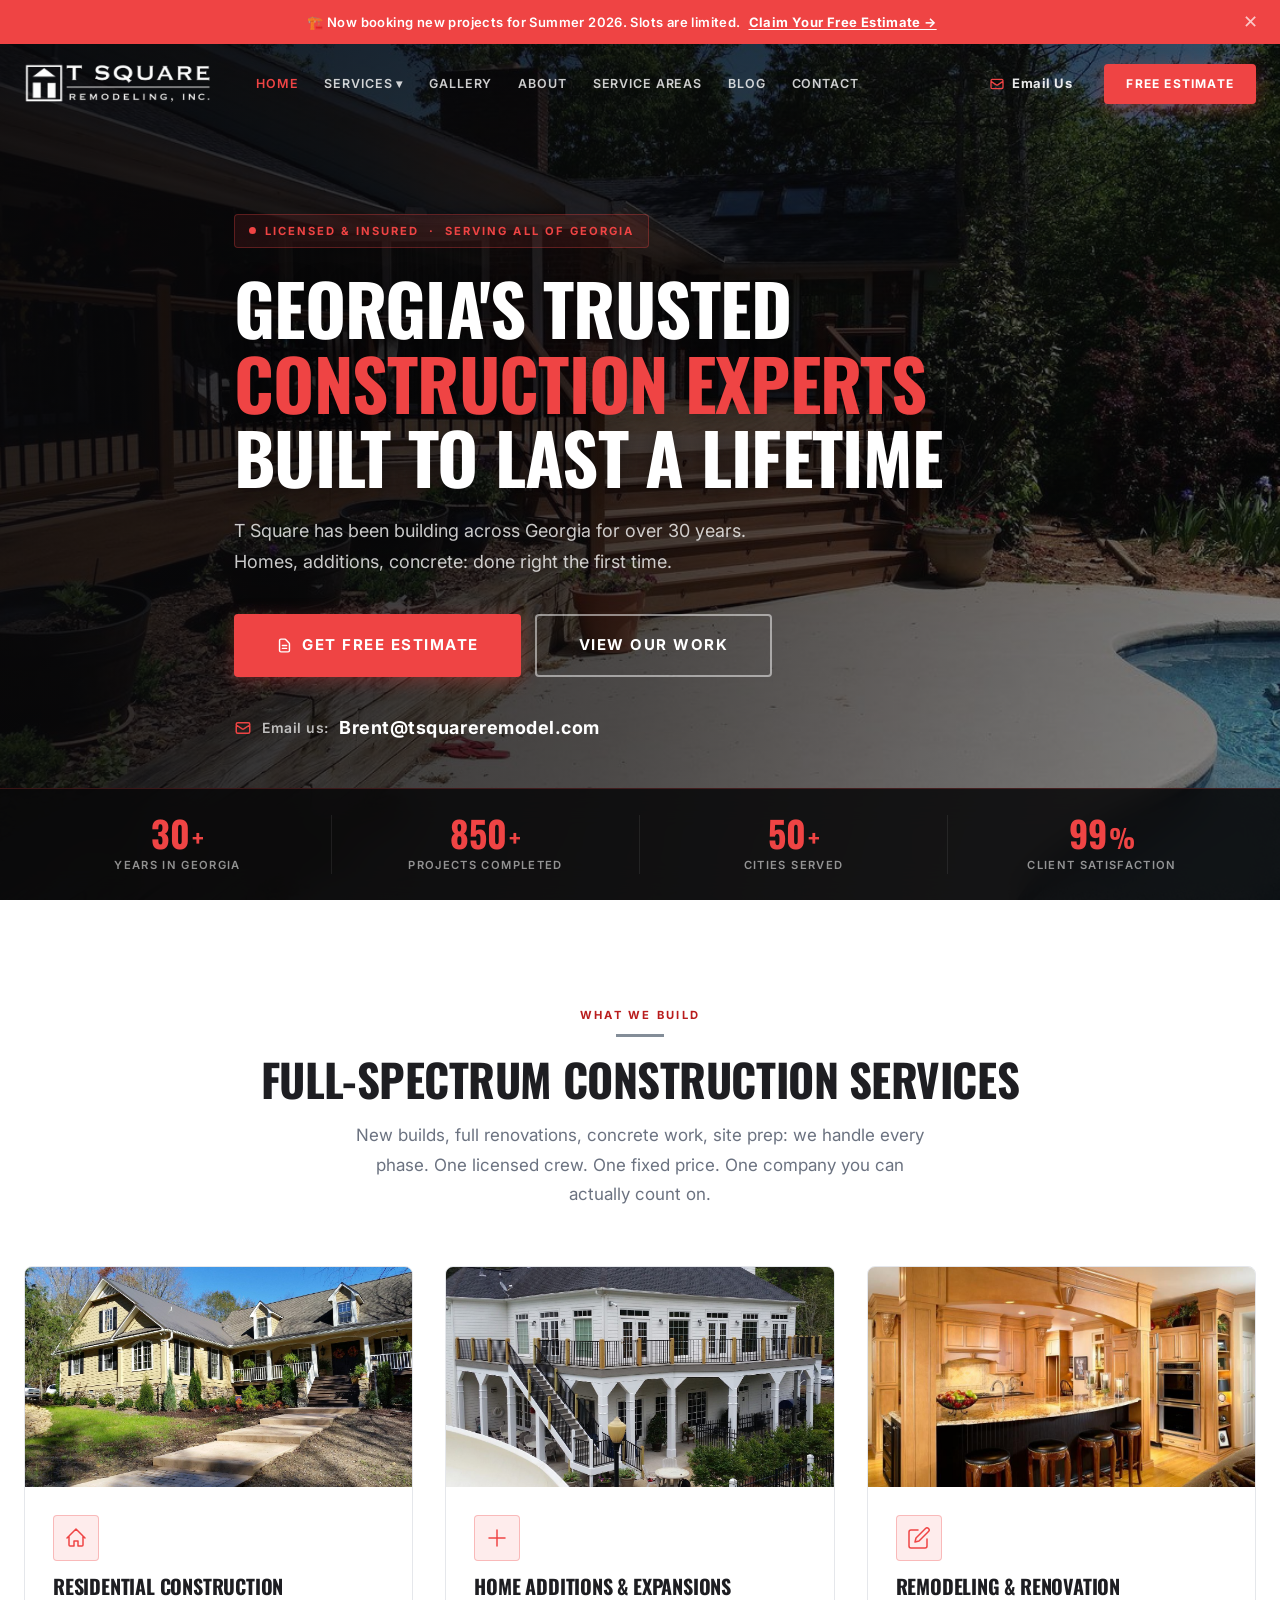
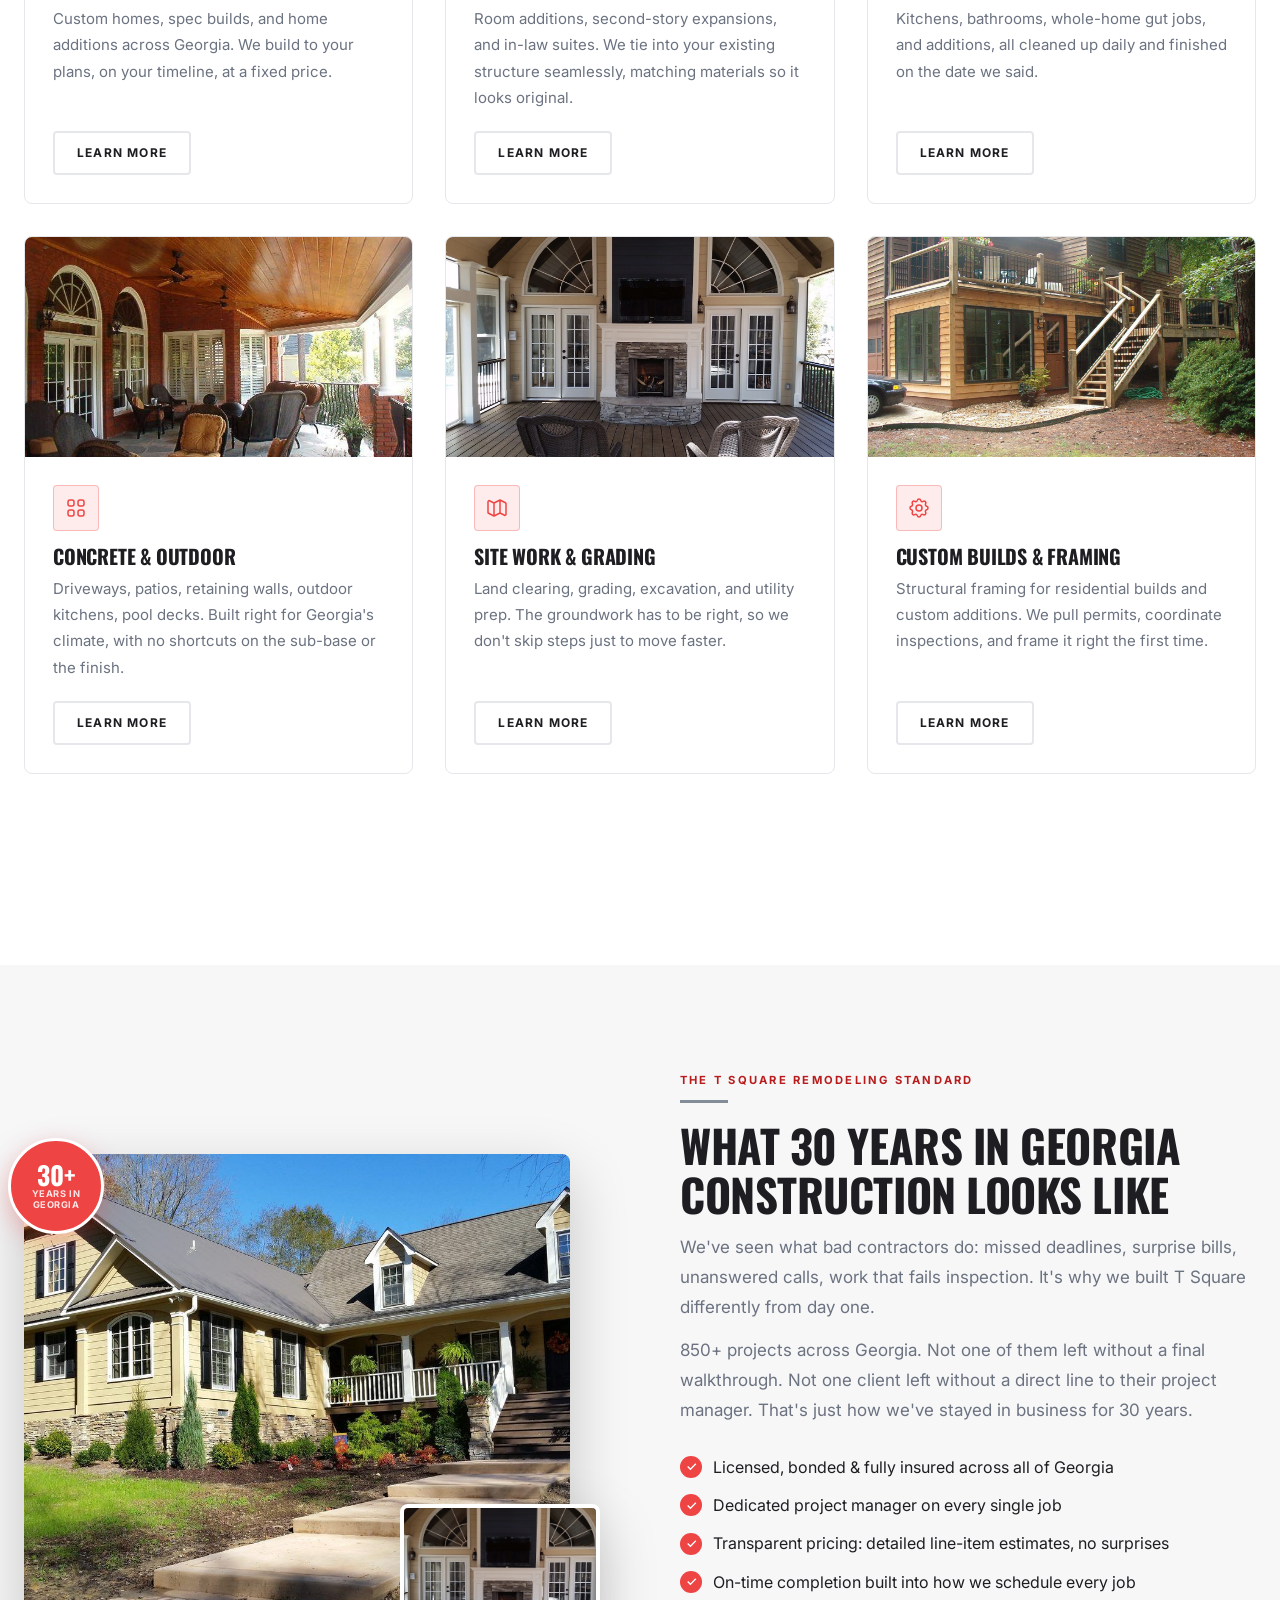
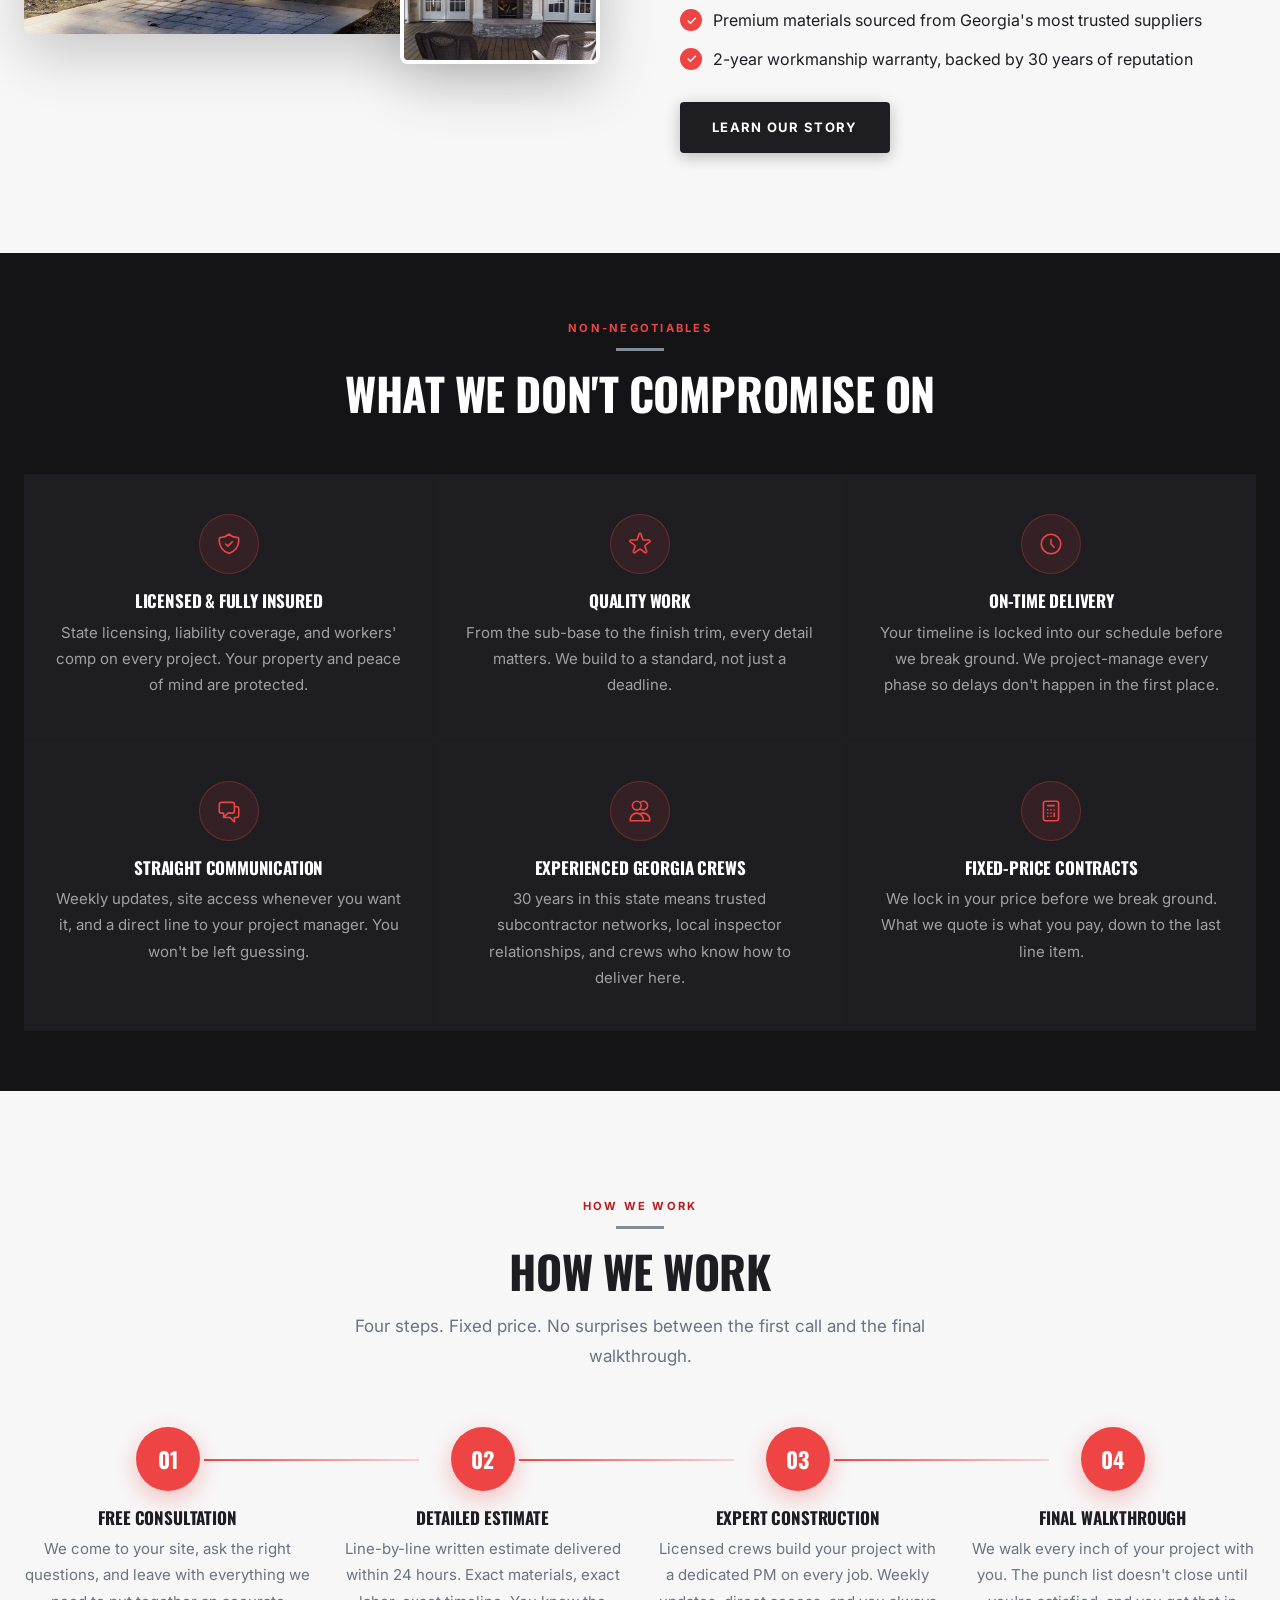
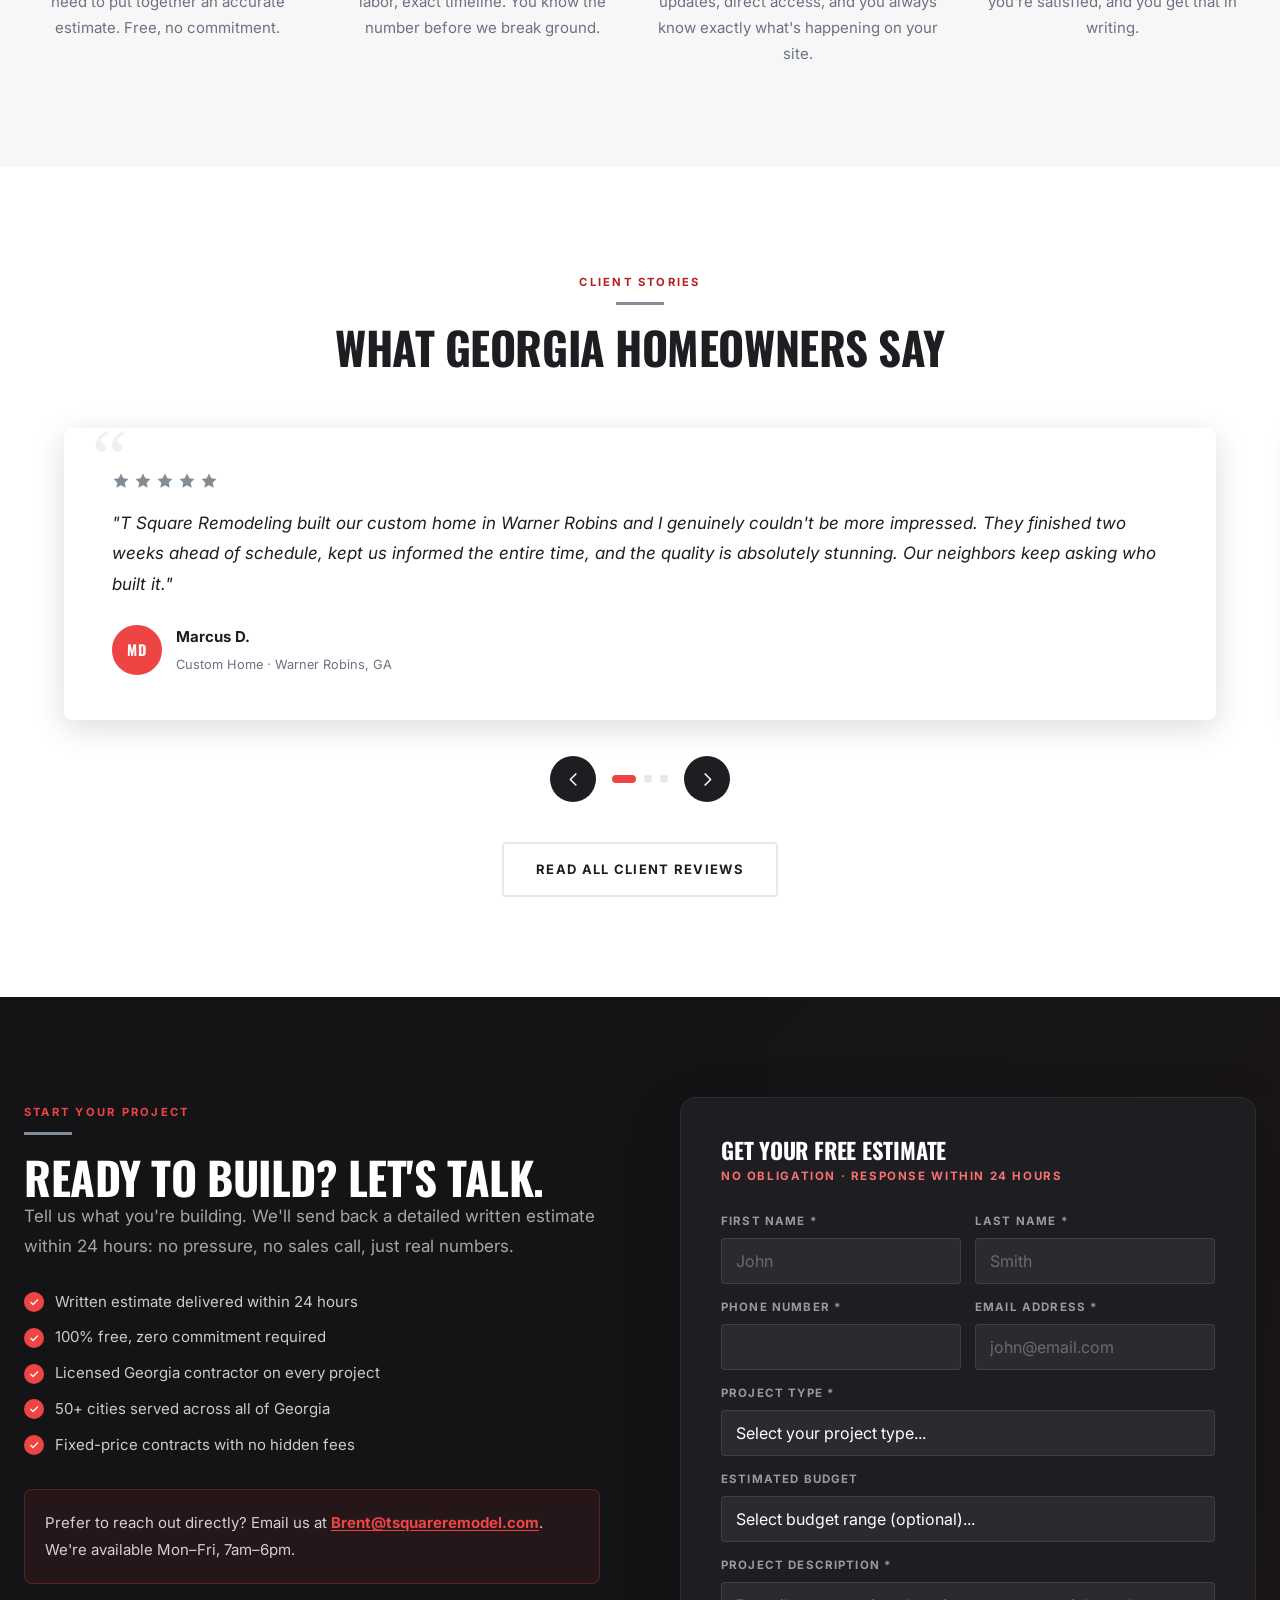
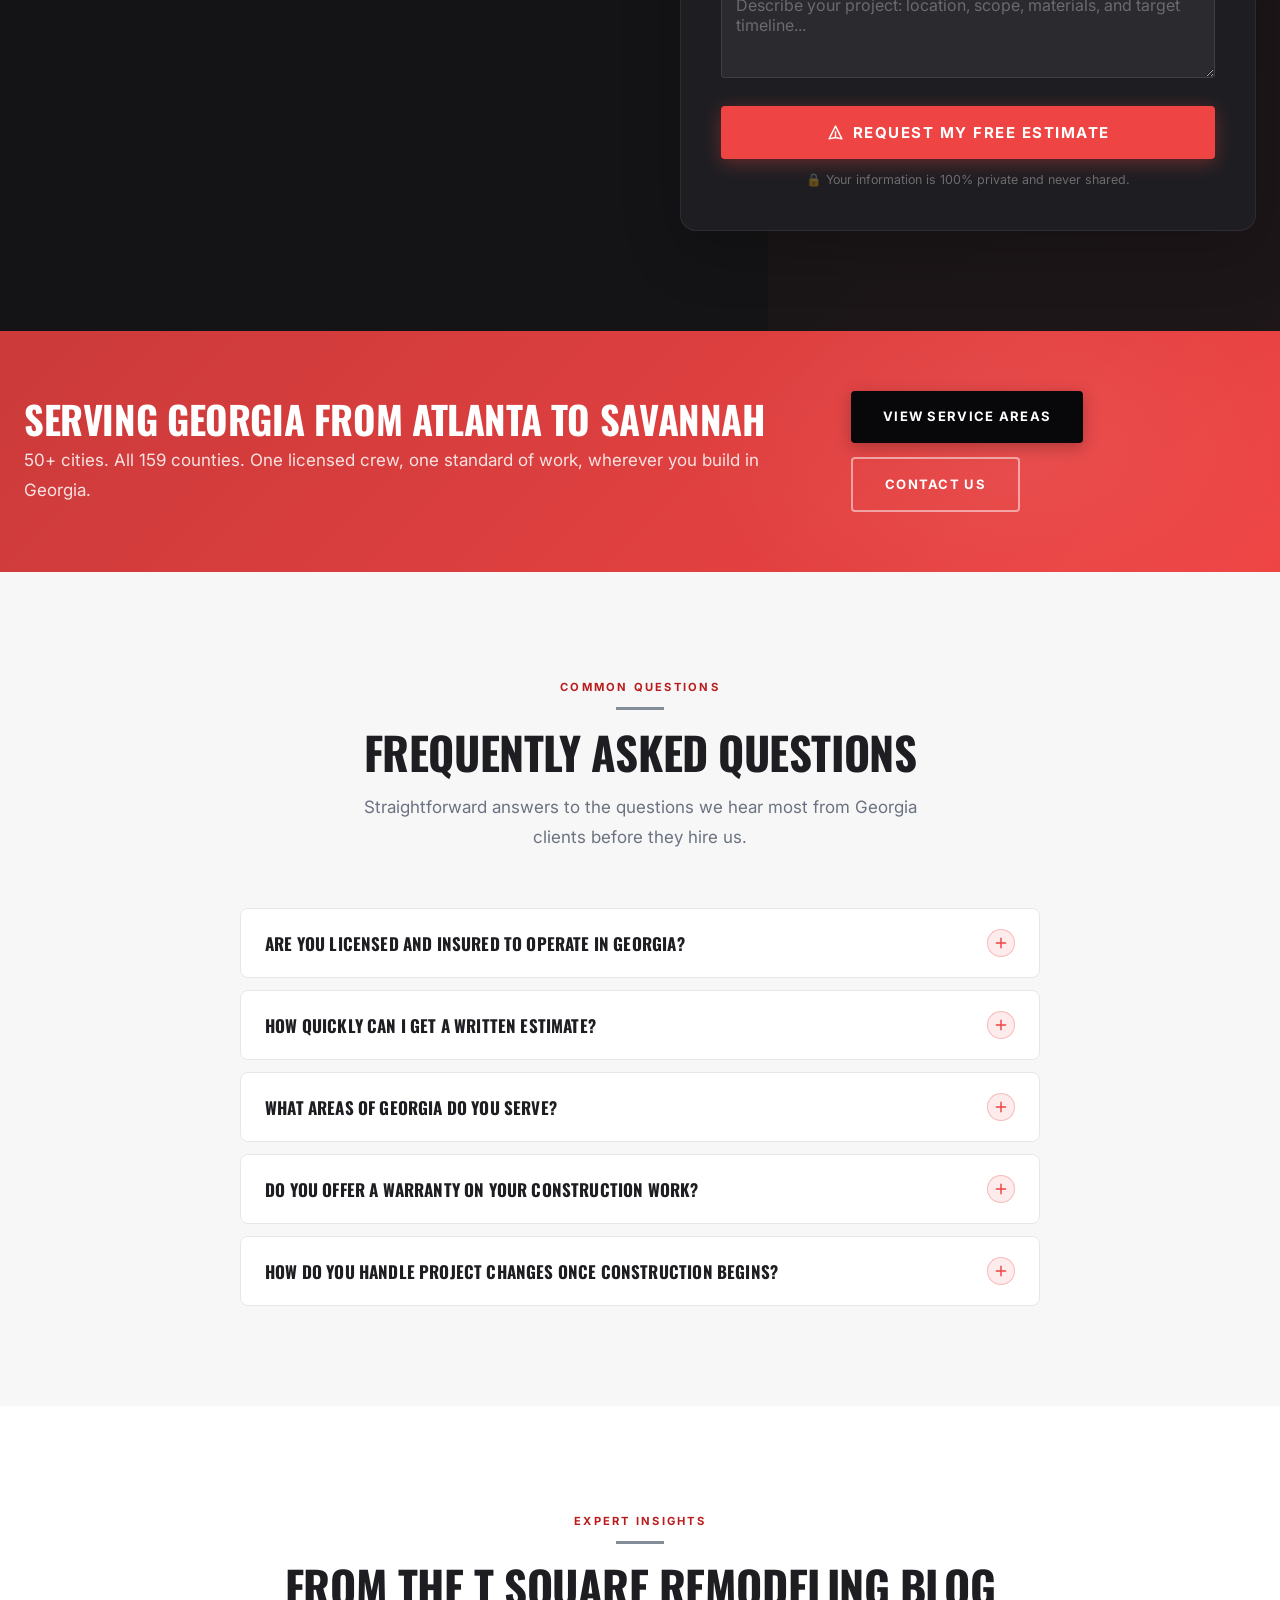
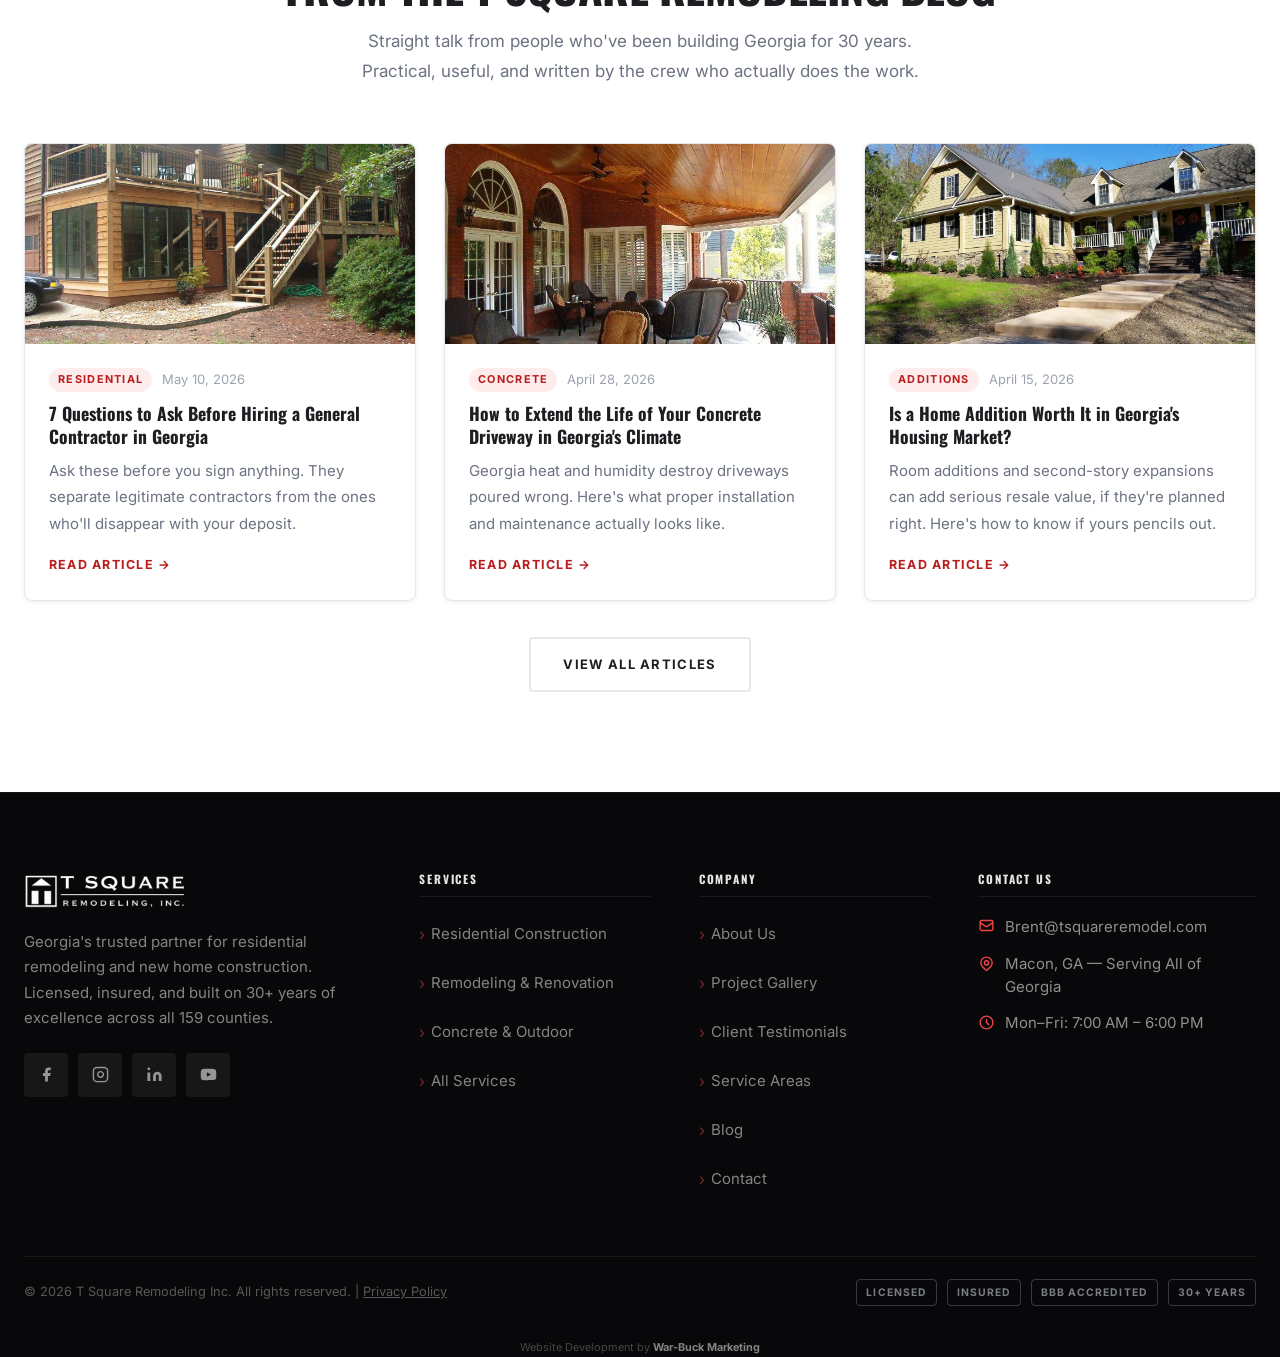
==== index.html @ b3d61c3a "Swap homepage hero photo to a real residential deck/pool build Replaced the Unsplash rebar-workers s" ====
<!DOCTYPE html>
<html lang="en">
<head>
  <meta charset="UTF-8" />
  <meta name="viewport" content="width=device-width, initial-scale=1.0" />
  <title>T Square Remodeling Inc. | Georgia's Premier Construction Company</title>
  <link rel="icon" href="data:image/svg+xml,<svg xmlns='http://www.w3.org/2000/svg' viewBox='0 0 32 32'><rect width='32' height='32' rx='4' fill='%23ef4444'/><path d='M16,6 L3,16 L7,16 L7,27 L13,27 L13,21 L19,21 L19,27 L25,27 L25,16 L29,16 Z' fill='white'/></svg>" />
  <meta name="description" content="T Square Remodeling Inc. — Georgia's trusted residential general contractor for luxury custom homes, remodeling, and concrete work. Licensed, insured, 30+ years. Free estimate within 24 hours." />
  <meta name="keywords" content="residential construction company Georgia, home builder Warner Robins, custom home builder Macon, remodeling contractor Georgia, concrete contractor Georgia, general contractor near me" />
  <link rel="canonical" href="https://tsquareremodel.com/" />
  <meta property="og:title" content="T Square Remodeling Inc. | Georgia's Premier Construction Company" />
  <meta property="og:url" content="https://tsquareremodel.com/" />
  <meta property="og:description" content="Premium residential construction across Georgia. 30+ years. 850+ projects. Licensed & insured. Get your free estimate today." />
  <meta property="og:type" content="website" />
  <meta property="og:image" content="https://tsquareremodel.com/images/deck-remodel-1.jpg" />
  <meta name="twitter:card" content="summary_large_image" />
  <link rel="preconnect" href="https://fonts.googleapis.com" />
  <link rel="preconnect" href="https://fonts.gstatic.com" crossorigin />
  <link rel="preconnect" href="https://images.unsplash.com" />
  <link href="https://fonts.googleapis.com/css2?family=Oswald:wght@400;500;600;700&family=Inter:wght@400;500;600;700&display=swap" rel="stylesheet" />
  <script type="application/ld+json">
  {
    "@context": "https://schema.org",
    "@type": "GeneralContractor",
    "name": "T Square Remodeling Inc.",
    "description": "Premium residential general contractor serving all of Georgia — new homes, remodeling, and concrete.",
    "url": "https://tsquareremodel.com",
    "@id": "https://tsquareremodel.com",
    "url": "https://tsquareremodel.com",
    "email": "Brent@tsquareremodel.com",
    "address": { "@type": "PostalAddress", "addressLocality": "Macon", "addressRegion": "GA", "addressCountry": "US" },
    "areaServed": "Georgia",
    "priceRange": "$$$$",
    "openingHours": "Mo-Fr 07:00-18:00",
    "sameAs": ["https://www.facebook.com/", "https://www.instagram.com/"],
    "aggregateRating": { "@type": "AggregateRating", "ratingValue": "4.9", "reviewCount": "340" }
  }
  </script>
  <script type="application/ld+json">
  {
    "@context": "https://schema.org",
    "@type": "FAQPage",
    "mainEntity": [
      {"@type":"Question","name":"Are you licensed and insured in Georgia?","acceptedAnswer":{"@type":"Answer","text":"Yes. T Square Remodeling Inc. holds a current Georgia General Contractor license and carries full general liability insurance and workers' compensation coverage on every project."}},
      {"@type":"Question","name":"How quickly can I get an estimate?","acceptedAnswer":{"@type":"Answer","text":"We deliver detailed written estimates within 24 business hours of your initial inquiry. Free site visits are available throughout Georgia."}},
      {"@type":"Question","name":"What areas of Georgia do you serve?","acceptedAnswer":{"@type":"Answer","text":"We serve all of Georgia — including Warner Robins, Macon, Columbus, Albany, Valdosta, Savannah, Augusta, Atlanta, and 50+ additional cities across all 159 counties."}},
      {"@type":"Question","name":"Do you offer a warranty on your work?","acceptedAnswer":{"@type":"Answer","text":"Yes. Every completed project includes our 2-year workmanship warranty backed by 30+ years of reputation in the Georgia construction market."}}
    ]
  }
  </script>
  <link rel="stylesheet" href="css/styles.css" />
</head>
<body>

<!-- ══ ANNOUNCEMENT BAR ══════════════════════════════════════ -->
<div class="announce-bar" role="banner">
  <span>🏗️ Now booking new projects for Summer 2026. Slots are limited.</span>
  <a href="#estimate">Claim Your Free Estimate →</a>
  <button class="announce-close" aria-label="Close announcement">✕</button>
</div>

<!-- ══ NAVIGATION ════════════════════════════════════════════ -->
<nav class="nav transparent" id="mainNav" role="navigation" aria-label="Main navigation">
  <div class="container nav-inner">
    <a href="index.html" class="nav-logo" aria-label="T Square Remodeling Inc. Home"><img src="images/logo.png" alt="T Square Remodeling Inc." width="220" height="52"></a>
    <ul class="nav-links" role="list">
      <li><a href="index.html" class="active">Home</a></li>
      <li class="has-dropdown">
        <a href="services.html" aria-haspopup="true">Services ▾</a>
        <ul class="dropdown" role="menu">
          <li role="menuitem"><a href="residential.html">Residential Construction</a></li>
          <li role="menuitem"><a href="remodeling.html">Remodeling & Renovation</a></li>
          <li role="menuitem"><a href="concrete.html">Concrete & Outdoor</a></li>
        </ul>
      </li>
      <li><a href="gallery.html">Gallery</a></li>
      <li><a href="about.html">About</a></li>
      <li><a href="service-areas.html">Service Areas</a></li>
      <li><a href="blog.html">Blog</a></li>
      <li><a href="contact.html">Contact</a></li>
    </ul>
    <a href="mailto:Brent@tsquareremodel.com" class="nav-phone" aria-label="Email Brent@tsquareremodel.com">
      <svg xmlns="http://www.w3.org/2000/svg" fill="none" viewBox="0 0 24 24" stroke="currentColor" stroke-width="2" width="16" height="16"><path stroke-linecap="round" stroke-linejoin="round" d="M3 8l7.89 5.26a2 2 0 002.22 0L21 8M5 19h14a2 2 0 002-2V7a2 2 0 00-2-2H5a2 2 0 00-2 2v10a2 2 0 002 2z"/></svg>
      Email Us
    </a>
    <a href="contact.html" class="btn btn-red nav-cta btn-sm">Free Estimate</a>
    <button class="nav-toggle" id="navToggle" aria-label="Open menu" aria-expanded="false" aria-controls="mobileNav">
      <span></span><span></span><span></span>
    </button>
  </div>
</nav>

<!-- Mobile Nav -->
<nav class="mobile-nav" id="mobileNav" aria-label="Mobile navigation">
  <a href="mailto:Brent@tsquareremodel.com" class="mobile-phone">
    <svg xmlns="http://www.w3.org/2000/svg" fill="none" viewBox="0 0 24 24" stroke="currentColor" stroke-width="2" width="18" height="18"><path stroke-linecap="round" stroke-linejoin="round" d="M3 8l7.89 5.26a2 2 0 002.22 0L21 8M5 19h14a2 2 0 002-2V7a2 2 0 00-2-2H5a2 2 0 00-2 2v10a2 2 0 002 2z"/></svg>
    Brent@tsquareremodel.com
  </a>
  <a href="index.html">Home</a>
  <a href="services.html">Services</a>
  <a href="residential.html">Residential Construction</a>
  <a href="remodeling.html">Remodeling & Renovation</a>
  <a href="concrete.html">Concrete & Outdoor</a>
  <a href="gallery.html">Gallery</a>
  <a href="about.html">About Us</a>
  <a href="service-areas.html">Service Areas</a>
  <a href="blog.html">Blog</a>
  <a href="contact.html">Contact</a>
  <a href="contact.html" class="btn btn-red">Get Free Estimate</a>
</nav>

<main>

<!-- ══ HERO ══════════════════════════════════════════════════ -->
<section class="hero" aria-label="Homepage hero">
  <div class="hero-bg">
    <img src="images/deck-remodel-1.jpg" alt="Beautiful custom deck and pool addition on a Georgia home" loading="eager" fetchpriority="high" width="1400" height="787" />
  </div>
  <div class="hero-overlay" aria-hidden="true"></div>
  <div class="container hero-content">
    <div class="hero-badge" aria-label="Service area">
      Licensed &amp; Insured &nbsp;·&nbsp; Serving All of Georgia
    </div>
    <h1>Georgia's Trusted<br><span class="text-red">Construction Experts</span><br>Built to Last a Lifetime</h1>
    <p class="hero-subtext">T Square has been building across Georgia for over 30 years. Homes, additions, concrete: done right the first time.</p>
    <div class="hero-ctas">
      <a href="#estimate" class="btn btn-red btn-lg">
        <svg xmlns="http://www.w3.org/2000/svg" fill="none" viewBox="0 0 24 24" stroke="currentColor" stroke-width="2"><path stroke-linecap="round" stroke-linejoin="round" d="M9 12h6m-6 4h6m2 5H7a2 2 0 01-2-2V5a2 2 0 012-2h5.586a1 1 0 01.707.293l5.414 5.414a1 1 0 01.293.707V19a2 2 0 01-2 2z"/></svg>
        Get Free Estimate
      </a>
      <a href="gallery.html" class="btn btn-outline-white btn-lg">View Our Work</a>
    </div>
    <div class="hero-phone">
      <svg xmlns="http://www.w3.org/2000/svg" fill="none" viewBox="0 0 24 24" stroke="currentColor" stroke-width="2" width="18" height="18"><path stroke-linecap="round" stroke-linejoin="round" d="M3 8l7.89 5.26a2 2 0 002.22 0L21 8M5 19h14a2 2 0 002-2V7a2 2 0 00-2-2H5a2 2 0 00-2 2v10a2 2 0 002 2z"/></svg>
      <span>Email us:</span>
      <a href="mailto:Brent@tsquareremodel.com" aria-label="Email Brent@tsquareremodel.com">Brent@tsquareremodel.com</a>
    </div>
  </div>
  <div class="hero-stats" aria-label="Company statistics">
    <div class="container">
      <div class="stats-bar">
        <div class="stat-item fade-up">
          <div class="stat-number"><span data-count="30">0</span><span class="suffix">+</span></div>
          <div class="stat-label">Years in Georgia</div>
        </div>
        <div class="stat-item fade-up stagger-1">
          <div class="stat-number"><span data-count="850">0</span><span class="suffix">+</span></div>
          <div class="stat-label">Projects Completed</div>
        </div>
        <div class="stat-item fade-up stagger-2">
          <div class="stat-number"><span data-count="50">0</span><span class="suffix">+</span></div>
          <div class="stat-label">Cities Served</div>
        </div>
        <div class="stat-item fade-up stagger-3">
          <div class="stat-number"><span data-count="99">0</span><span class="suffix">%</span></div>
          <div class="stat-label">Client Satisfaction</div>
        </div>
      </div>
    </div>
  </div>
</section>

<!-- ══ SERVICES ═══════════════════════════════════════════════ -->
<section class="section" id="services" aria-label="Our services">
  <div class="container">
    <div class="section-header center fade-up">
      <span class="eyebrow">What We Build</span>
      <span class="header-line"></span>
      <h2>Full-Spectrum Construction Services</h2>
      <p>New builds, full renovations, concrete work, site prep: we handle every phase. One licensed crew. One fixed price. One company you can actually count on.</p>
    </div>
    <div class="grid-3 fade-up">
      <article class="service-card">
        <div class="service-card-img">
          <img src="images/home-addition-1.jpg" alt="Residential home addition Georgia" loading="lazy" width="800" height="440" />
        </div>
        <div class="service-card-body">
          <div class="service-card-icon" aria-hidden="true">
            <svg xmlns="http://www.w3.org/2000/svg" fill="none" viewBox="0 0 24 24" stroke="currentColor" stroke-width="1.5" width="24" height="24"><path stroke-linecap="round" stroke-linejoin="round" d="M3 12l9-9 9 9M5 10v9a1 1 0 001 1h4v-5h4v5h4a1 1 0 001-1v-9"/></svg>
          </div>
          <h3>Residential Construction</h3>
          <p>Custom homes, spec builds, and home additions across Georgia. We build to your plans, on your timeline, at a fixed price.</p>
          <a href="residential.html" class="btn btn-outline btn-sm">Learn More</a>
        </div>
      </article>
      <article class="service-card stagger-1">
        <div class="service-card-img">
          <img src="images/deck-remodel-3.jpg" alt="Home addition and expansion Georgia" loading="lazy" width="800" height="440" />
        </div>
        <div class="service-card-body">
          <div class="service-card-icon" aria-hidden="true">
            <svg xmlns="http://www.w3.org/2000/svg" fill="none" viewBox="0 0 24 24" stroke="currentColor" stroke-width="1.5" width="24" height="24"><path stroke-linecap="round" stroke-linejoin="round" d="M12 4v16m8-8H4"/></svg>
          </div>
          <h3>Home Additions & Expansions</h3>
          <p>Room additions, second-story expansions, and in-law suites. We tie into your existing structure seamlessly, matching materials so it looks original.</p>
          <a href="residential.html" class="btn btn-outline btn-sm">Learn More</a>
        </div>
      </article>
      <article class="service-card stagger-2">
        <div class="service-card-img">
          <img src="images/kitchen-award.jpg" alt="Kitchen remodeling renovation Georgia" loading="lazy" width="800" height="440" />
        </div>
        <div class="service-card-body">
          <div class="service-card-icon" aria-hidden="true">
            <svg xmlns="http://www.w3.org/2000/svg" fill="none" viewBox="0 0 24 24" stroke="currentColor" stroke-width="1.5" width="24" height="24"><path stroke-linecap="round" stroke-linejoin="round" d="M11 4H4a2 2 0 00-2 2v14a2 2 0 002 2h14a2 2 0 002-2v-7M18.5 2.5a2.121 2.121 0 013 3L12 15l-4 1 1-4 9.5-9.5z"/></svg>
          </div>
          <h3>Remodeling & Renovation</h3>
          <p>Kitchens, bathrooms, whole-home gut jobs, and additions, all cleaned up daily and finished on the date we said.</p>
          <a href="remodeling.html" class="btn btn-outline btn-sm">Learn More</a>
        </div>
      </article>
      <article class="service-card stagger-3">
        <div class="service-card-img">
          <img src="images/outdoor-living-1.jpg" alt="Concrete and outdoor living Georgia" loading="lazy" width="800" height="440" />
        </div>
        <div class="service-card-body">
          <div class="service-card-icon" aria-hidden="true">
            <svg xmlns="http://www.w3.org/2000/svg" fill="none" viewBox="0 0 24 24" stroke="currentColor" stroke-width="1.5" width="24" height="24"><path stroke-linecap="round" stroke-linejoin="round" d="M4 6a2 2 0 012-2h2a2 2 0 012 2v2a2 2 0 01-2 2H6a2 2 0 01-2-2V6zM14 6a2 2 0 012-2h2a2 2 0 012 2v2a2 2 0 01-2 2h-2a2 2 0 01-2-2V6zM4 16a2 2 0 012-2h2a2 2 0 012 2v2a2 2 0 01-2 2H6a2 2 0 01-2-2v-2zM14 16a2 2 0 012-2h2a2 2 0 012 2v2a2 2 0 01-2 2h-2a2 2 0 01-2-2v-2z"/></svg>
          </div>
          <h3>Concrete & Outdoor</h3>
          <p>Driveways, patios, retaining walls, outdoor kitchens, pool decks. Built right for Georgia's climate, with no shortcuts on the sub-base or the finish.</p>
          <a href="concrete.html" class="btn btn-outline btn-sm">Learn More</a>
        </div>
      </article>
      <article class="service-card stagger-4">
        <div class="service-card-img">
          <img src="images/outdoor-living-3.jpg" alt="Screened porch and deck build Georgia" loading="lazy" width="800" height="440" />
        </div>
        <div class="service-card-body">
          <div class="service-card-icon" aria-hidden="true">
            <svg xmlns="http://www.w3.org/2000/svg" fill="none" viewBox="0 0 24 24" stroke="currentColor" stroke-width="1.5" width="24" height="24"><path stroke-linecap="round" stroke-linejoin="round" d="M9 20l-5.447-2.724A1 1 0 013 16.382V5.618a1 1 0 011.447-.894L9 7m0 13l6-3m-6 3V7m6 10l4.553 2.276A1 1 0 0021 18.382V7.618a1 1 0 00-.553-.894L15 4m0 13V4m0 0L9 7"/></svg>
          </div>
          <h3>Site Work & Grading</h3>
          <p>Land clearing, grading, excavation, and utility prep. The groundwork has to be right, so we don't skip steps just to move faster.</p>
          <a href="services.html" class="btn btn-outline btn-sm">Learn More</a>
        </div>
      </article>
      <article class="service-card stagger-5">
        <div class="service-card-img">
          <img src="images/outdoor-living-5.jpg" alt="Custom deck and framing Georgia" loading="lazy" width="800" height="440" />
        </div>
        <div class="service-card-body">
          <div class="service-card-icon" aria-hidden="true">
            <svg xmlns="http://www.w3.org/2000/svg" fill="none" viewBox="0 0 24 24" stroke="currentColor" stroke-width="1.5" width="24" height="24"><path stroke-linecap="round" stroke-linejoin="round" d="M10.325 4.317c.426-1.756 2.924-1.756 3.35 0a1.724 1.724 0 002.573 1.066c1.543-.94 3.31.826 2.37 2.37a1.724 1.724 0 001.065 2.572c1.756.426 1.756 2.924 0 3.35a1.724 1.724 0 00-1.066 2.573c.94 1.543-.826 3.31-2.37 2.37a1.724 1.724 0 00-2.572 1.065c-.426 1.756-2.924 1.756-3.35 0a1.724 1.724 0 00-2.573-1.066c-1.543.94-3.31-.826-2.37-2.37a1.724 1.724 0 00-1.065-2.572c-1.756-.426-1.756-2.924 0-3.35a1.724 1.724 0 001.066-2.573c-.94-1.543.826-3.31 2.37-2.37.996.608 2.296.07 2.572-1.065z"/><path stroke-linecap="round" stroke-linejoin="round" d="M15 12a3 3 0 11-6 0 3 3 0 016 0z"/></svg>
          </div>
          <h3>Custom Builds & Framing</h3>
          <p>Structural framing for residential builds and custom additions. We pull permits, coordinate inspections, and frame it right the first time.</p>
          <a href="services.html" class="btn btn-outline btn-sm">Learn More</a>
        </div>
      </article>
    </div>
    <div class="text-center fade-up" style="margin-top:40px;">
      <a href="services.html" class="btn btn-dark">View All Services</a>
    </div>
  </div>
</section>

<!-- ══ WHY CHOOSE US ══════════════════════════════════════════ -->
<section class="section section-off" aria-label="Why choose us">
  <div class="container">
    <div class="about-intro-grid">
      <div class="about-img-stack fade-in">
        <div class="about-img-main">
          <img src="images/home-addition-1.jpg" alt="Professional licensed construction crew Georgia" loading="lazy" width="900" height="480" />
        </div>
        <div class="about-img-accent">
          <img src="images/outdoor-living-3.jpg" alt="Construction planning session" loading="lazy" width="400" height="320" />
        </div>
        <div class="experience-badge" aria-label="30+ years of experience">
          <span class="exp-num">30+</span>
          <span class="exp-text">Years in Georgia</span>
        </div>
      </div>
      <div class="fade-up">
        <span class="eyebrow">The T Square Remodeling Standard</span>
        <span class="silver-bar" style="margin-bottom:18px;"></span>
        <h2 style="margin-bottom:14px;">What 30 Years in Georgia Construction Looks Like</h2>
        <p style="margin-bottom:14px;">We've seen what bad contractors do: missed deadlines, surprise bills, unanswered calls, work that fails inspection. It's why we built T Square differently from day one.</p>
        <p style="margin-bottom:28px;">850+ projects across Georgia. Not one of them left without a final walkthrough. Not one client left without a direct line to their project manager. That's just how we've stayed in business for 30 years.</p>
        <ul class="split-list">
          <li style="color:var(--dark);">Licensed, bonded & fully insured across all of Georgia</li>
          <li style="color:var(--dark);">Dedicated project manager on every single job</li>
          <li style="color:var(--dark);">Transparent pricing: detailed line-item estimates, no surprises</li>
          <li style="color:var(--dark);">On-time completion built into how we schedule every job</li>
          <li style="color:var(--dark);">Premium materials sourced from Georgia's most trusted suppliers</li>
          <li style="color:var(--dark);">2-year workmanship warranty, backed by 30 years of reputation</li>
        </ul>
        <a href="about.html" class="btn btn-dark" style="margin-top:30px;">Learn Our Story</a>
      </div>
    </div>
  </div>
</section>

<!-- ══ TRUST PILLARS ══════════════════════════════════════════ -->
<section class="section-dark section-sm" aria-label="Our core values">
  <div class="container">
    <div class="section-header center fade-up">
      <span class="eyebrow">Non-Negotiables</span>
      <span class="header-line" style="margin:0 auto 18px;"></span>
      <h2 style="color:var(--white);">What We Don't Compromise On</h2>
    </div>
    <div class="trust-grid fade-up">
      <div class="trust-item">
        <div class="trust-icon" aria-hidden="true"><svg xmlns="http://www.w3.org/2000/svg" fill="none" viewBox="0 0 24 24" stroke="currentColor" stroke-width="1.5"><path stroke-linecap="round" stroke-linejoin="round" d="M9 12l2 2 4-4m5.618-4.016A11.955 11.955 0 0112 2.944a11.955 11.955 0 01-8.618 3.04A12.02 12.02 0 003 9c0 5.591 3.824 10.29 9 11.622 5.176-1.332 9-6.03 9-11.622 0-1.042-.133-2.052-.382-3.016z"/></svg></div>
        <h4>Licensed &amp; Fully Insured</h4>
        <p>State licensing, liability coverage, and workers' comp on every project. Your property and peace of mind are protected.</p>
      </div>
      <div class="trust-item">
        <div class="trust-icon" aria-hidden="true"><svg xmlns="http://www.w3.org/2000/svg" fill="none" viewBox="0 0 24 24" stroke="currentColor" stroke-width="1.5"><path stroke-linecap="round" stroke-linejoin="round" d="M11.049 2.927c.3-.921 1.603-.921 1.902 0l1.519 4.674a1 1 0 00.95.69h4.915c.969 0 1.371 1.24.588 1.81l-3.976 2.888a1 1 0 00-.363 1.118l1.518 4.674c.3.922-.755 1.688-1.538 1.118l-3.976-2.888a1 1 0 00-1.176 0l-3.976 2.888c-.783.57-1.838-.197-1.538-1.118l1.518-4.674a1 1 0 00-.363-1.118l-3.976-2.888c-.784-.57-.38-1.81.588-1.81h4.914a1 1 0 00.951-.69l1.519-4.674z"/></svg></div>
        <h4>Quality Work</h4>
        <p>From the sub-base to the finish trim, every detail matters. We build to a standard, not just a deadline.</p>
      </div>
      <div class="trust-item">
        <div class="trust-icon" aria-hidden="true"><svg xmlns="http://www.w3.org/2000/svg" fill="none" viewBox="0 0 24 24" stroke="currentColor" stroke-width="1.5"><path stroke-linecap="round" stroke-linejoin="round" d="M12 8v4l3 3m6-3a9 9 0 11-18 0 9 9 0 0118 0z"/></svg></div>
        <h4>On-Time Delivery</h4>
        <p>Your timeline is locked into our schedule before we break ground. We project-manage every phase so delays don't happen in the first place.</p>
      </div>
      <div class="trust-item">
        <div class="trust-icon" aria-hidden="true"><svg xmlns="http://www.w3.org/2000/svg" fill="none" viewBox="0 0 24 24" stroke="currentColor" stroke-width="1.5"><path stroke-linecap="round" stroke-linejoin="round" d="M17 8h2a2 2 0 012 2v6a2 2 0 01-2 2h-2v4l-4-4H9a1.994 1.994 0 01-1.414-.586m0 0L11 14h4a2 2 0 002-2V6a2 2 0 00-2-2H5a2 2 0 00-2 2v6a2 2 0 002 2h2v4l.586-.586z"/></svg></div>
        <h4>Straight Communication</h4>
        <p>Weekly updates, site access whenever you want it, and a direct line to your project manager. You won't be left guessing.</p>
      </div>
      <div class="trust-item">
        <div class="trust-icon" aria-hidden="true"><svg xmlns="http://www.w3.org/2000/svg" fill="none" viewBox="0 0 24 24" stroke="currentColor" stroke-width="1.5"><path stroke-linecap="round" stroke-linejoin="round" d="M12 4.354a4 4 0 110 5.292M15 21H3v-1a6 6 0 0112 0v1zm0 0h6v-1a6 6 0 00-9-5.197M13 7a4 4 0 11-8 0 4 4 0 018 0z"/></svg></div>
        <h4>Experienced Georgia Crews</h4>
        <p>30 years in this state means trusted subcontractor networks, local inspector relationships, and crews who know how to deliver here.</p>
      </div>
      <div class="trust-item">
        <div class="trust-icon" aria-hidden="true"><svg xmlns="http://www.w3.org/2000/svg" fill="none" viewBox="0 0 24 24" stroke="currentColor" stroke-width="1.5"><path stroke-linecap="round" stroke-linejoin="round" d="M9 7h6m0 10v-3m-3 3h.01M9 17h.01M9 14h.01M12 14h.01M15 11h.01M12 11h.01M9 11h.01M7 21h10a2 2 0 002-2V5a2 2 0 00-2-2H7a2 2 0 00-2 2v14a2 2 0 002 2z"/></svg></div>
        <h4>Fixed-Price Contracts</h4>
        <p>We lock in your price before we break ground. What we quote is what you pay, down to the last line item.</p>
      </div>
    </div>
  </div>
</section>

<!-- ══ PROCESS ════════════════════════════════════════════════ -->
<section class="section section-off" aria-label="Our build process">
  <div class="container">
    <div class="section-header center fade-up">
      <span class="eyebrow">How We Work</span>
      <span class="header-line"></span>
      <h2>How We Work</h2>
      <p>Four steps. Fixed price. No surprises between the first call and the final walkthrough.</p>
    </div>
    <div class="process-steps fade-up">
      <div class="process-step">
        <div class="step-num" aria-hidden="true">01</div>
        <h4>Free Consultation</h4>
        <p>We come to your site, ask the right questions, and leave with everything we need to put together an accurate estimate. Free, no commitment.</p>
      </div>
      <div class="process-step">
        <div class="step-num" aria-hidden="true">02</div>
        <h4>Detailed Estimate</h4>
        <p>Line-by-line written estimate delivered within 24 hours. Exact materials, exact labor, exact timeline. You know the number before we break ground.</p>
      </div>
      <div class="process-step">
        <div class="step-num" aria-hidden="true">03</div>
        <h4>Expert Construction</h4>
        <p>Licensed crews build your project with a dedicated PM on every job. Weekly updates, direct access, and you always know exactly what's happening on your site.</p>
      </div>
      <div class="process-step">
        <div class="step-num" aria-hidden="true">04</div>
        <h4>Final Walkthrough</h4>
        <p>We walk every inch of your project with you. The punch list doesn't close until you're satisfied, and you get that in writing.</p>
      </div>
    </div>
  </div>
</section>

<!-- ══ TESTIMONIALS ═══════════════════════════════════════════ -->
<section class="section" aria-label="Client testimonials">
  <div class="container">
    <div class="section-header center fade-up">
      <span class="eyebrow">Client Stories</span>
      <span class="header-line"></span>
      <h2>What Georgia Homeowners Say</h2>
    </div>
    <div class="testimonials-carousel fade-up" role="region" aria-label="Client testimonials carousel" aria-live="polite">
      <div class="testimonials-track">
        <div class="testimonial-card" role="group" aria-label="Testimonial 1 of 3">
          <div class="testimonial-inner">
            <div class="stars" aria-label="5 out of 5 stars">
              <svg xmlns="http://www.w3.org/2000/svg" viewBox="0 0 24 24" fill="currentColor" aria-hidden="true"><path d="M12 2l3.09 6.26L22 9.27l-5 4.87 1.18 6.88L12 17.77l-6.18 3.25L7 14.14 2 9.27l6.91-1.01L12 2z"/></svg>
              <svg xmlns="http://www.w3.org/2000/svg" viewBox="0 0 24 24" fill="currentColor" aria-hidden="true"><path d="M12 2l3.09 6.26L22 9.27l-5 4.87 1.18 6.88L12 17.77l-6.18 3.25L7 14.14 2 9.27l6.91-1.01L12 2z"/></svg>
              <svg xmlns="http://www.w3.org/2000/svg" viewBox="0 0 24 24" fill="currentColor" aria-hidden="true"><path d="M12 2l3.09 6.26L22 9.27l-5 4.87 1.18 6.88L12 17.77l-6.18 3.25L7 14.14 2 9.27l6.91-1.01L12 2z"/></svg>
              <svg xmlns="http://www.w3.org/2000/svg" viewBox="0 0 24 24" fill="currentColor" aria-hidden="true"><path d="M12 2l3.09 6.26L22 9.27l-5 4.87 1.18 6.88L12 17.77l-6.18 3.25L7 14.14 2 9.27l6.91-1.01L12 2z"/></svg>
              <svg xmlns="http://www.w3.org/2000/svg" viewBox="0 0 24 24" fill="currentColor" aria-hidden="true"><path d="M12 2l3.09 6.26L22 9.27l-5 4.87 1.18 6.88L12 17.77l-6.18 3.25L7 14.14 2 9.27l6.91-1.01L12 2z"/></svg>
            </div>
            <p class="testimonial-text">"T Square Remodeling built our custom home in Warner Robins and I genuinely couldn't be more impressed. They finished two weeks ahead of schedule, kept us informed the entire time, and the quality is absolutely stunning. Our neighbors keep asking who built it."</p>
            <div class="testimonial-author">
              <div class="author-avatar author-initials">MD</div>
              <div><span class="author-name">Marcus D.</span><span class="author-title">Custom Home · Warner Robins, GA</span></div>
            </div>
          </div>
        </div>
        <div class="testimonial-card" role="group" aria-label="Testimonial 2 of 3">
          <div class="testimonial-inner">
            <div class="stars" aria-label="5 out of 5 stars">
              <svg xmlns="http://www.w3.org/2000/svg" viewBox="0 0 24 24" fill="currentColor" aria-hidden="true"><path d="M12 2l3.09 6.26L22 9.27l-5 4.87 1.18 6.88L12 17.77l-6.18 3.25L7 14.14 2 9.27l6.91-1.01L12 2z"/></svg>
              <svg xmlns="http://www.w3.org/2000/svg" viewBox="0 0 24 24" fill="currentColor" aria-hidden="true"><path d="M12 2l3.09 6.26L22 9.27l-5 4.87 1.18 6.88L12 17.77l-6.18 3.25L7 14.14 2 9.27l6.91-1.01L12 2z"/></svg>
              <svg xmlns="http://www.w3.org/2000/svg" viewBox="0 0 24 24" fill="currentColor" aria-hidden="true"><path d="M12 2l3.09 6.26L22 9.27l-5 4.87 1.18 6.88L12 17.77l-6.18 3.25L7 14.14 2 9.27l6.91-1.01L12 2z"/></svg>
              <svg xmlns="http://www.w3.org/2000/svg" viewBox="0 0 24 24" fill="currentColor" aria-hidden="true"><path d="M12 2l3.09 6.26L22 9.27l-5 4.87 1.18 6.88L12 17.77l-6.18 3.25L7 14.14 2 9.27l6.91-1.01L12 2z"/></svg>
              <svg xmlns="http://www.w3.org/2000/svg" viewBox="0 0 24 24" fill="currentColor" aria-hidden="true"><path d="M12 2l3.09 6.26L22 9.27l-5 4.87 1.18 6.88L12 17.77l-6.18 3.25L7 14.14 2 9.27l6.91-1.01L12 2z"/></svg>
            </div>
            <p class="testimonial-text">"We hired T Square Remodeling to build our custom home in Macon: 4,200 square feet, a custom floor plan, and a tight move-in deadline before the school year started. They hit every date, kept us updated weekly, and the final walkthrough took ten minutes because there was nothing left to fix."</p>
            <div class="testimonial-author">
              <div class="author-avatar author-initials">ST</div>
              <div><span class="author-name">Sandra T.</span><span class="author-title">Custom Home · Macon, GA</span></div>
            </div>
          </div>
        </div>
        <div class="testimonial-card" role="group" aria-label="Testimonial 3 of 3">
          <div class="testimonial-inner">
            <div class="stars" aria-label="5 out of 5 stars">
              <svg xmlns="http://www.w3.org/2000/svg" viewBox="0 0 24 24" fill="currentColor" aria-hidden="true"><path d="M12 2l3.09 6.26L22 9.27l-5 4.87 1.18 6.88L12 17.77l-6.18 3.25L7 14.14 2 9.27l6.91-1.01L12 2z"/></svg>
              <svg xmlns="http://www.w3.org/2000/svg" viewBox="0 0 24 24" fill="currentColor" aria-hidden="true"><path d="M12 2l3.09 6.26L22 9.27l-5 4.87 1.18 6.88L12 17.77l-6.18 3.25L7 14.14 2 9.27l6.91-1.01L12 2z"/></svg>
              <svg xmlns="http://www.w3.org/2000/svg" viewBox="0 0 24 24" fill="currentColor" aria-hidden="true"><path d="M12 2l3.09 6.26L22 9.27l-5 4.87 1.18 6.88L12 17.77l-6.18 3.25L7 14.14 2 9.27l6.91-1.01L12 2z"/></svg>
              <svg xmlns="http://www.w3.org/2000/svg" viewBox="0 0 24 24" fill="currentColor" aria-hidden="true"><path d="M12 2l3.09 6.26L22 9.27l-5 4.87 1.18 6.88L12 17.77l-6.18 3.25L7 14.14 2 9.27l6.91-1.01L12 2z"/></svg>
              <svg xmlns="http://www.w3.org/2000/svg" viewBox="0 0 24 24" fill="currentColor" aria-hidden="true"><path d="M12 2l3.09 6.26L22 9.27l-5 4.87 1.18 6.88L12 17.77l-6.18 3.25L7 14.14 2 9.27l6.91-1.01L12 2z"/></svg>
            </div>
            <p class="testimonial-text">"Complete kitchen and master bath renovation. The transformation is unreal, it feels like an entirely different home. The crew was professional, respectful of our space, finished on budget, and on schedule. I've already referred three people in my neighborhood."</p>
            <div class="testimonial-author">
              <div class="author-avatar author-initials">PL</div>
              <div><span class="author-name">Priya L.</span><span class="author-title">Full Renovation · Alpharetta, GA</span></div>
            </div>
          </div>
        </div>
      </div>
      <div class="carousel-controls">
        <button class="carousel-btn carousel-prev" aria-label="Previous testimonial">
          <svg xmlns="http://www.w3.org/2000/svg" fill="none" viewBox="0 0 24 24" stroke="currentColor" stroke-width="2"><path stroke-linecap="round" stroke-linejoin="round" d="M15 19l-7-7 7-7"/></svg>
        </button>
        <div class="carousel-dots" role="tablist" aria-label="Testimonial navigation">
          <button class="carousel-dot active" role="tab" aria-selected="true" aria-label="Testimonial 1"></button>
          <button class="carousel-dot" role="tab" aria-selected="false" aria-label="Testimonial 2"></button>
          <button class="carousel-dot" role="tab" aria-selected="false" aria-label="Testimonial 3"></button>
        </div>
        <button class="carousel-btn carousel-next" aria-label="Next testimonial">
          <svg xmlns="http://www.w3.org/2000/svg" fill="none" viewBox="0 0 24 24" stroke="currentColor" stroke-width="2"><path stroke-linecap="round" stroke-linejoin="round" d="M9 5l7 7-7 7"/></svg>
        </button>
      </div>
    </div>
    <div class="text-center" style="margin-top:40px;">
      <a href="testimonials.html" class="btn btn-outline">Read All Client Reviews</a>
    </div>
  </div>
</section>

<!-- ══ LEAD FORM ══════════════════════════════════════════════ -->
<section class="section cta-form-section" id="estimate" aria-label="Free estimate request">
  <div class="container">
    <div class="cta-form-wrap">
      <div class="fade-up">
        <span class="eyebrow">Start Your Project</span>
        <span class="silver-bar" style="margin-bottom:18px;"></span>
        <h2 style="color:var(--white);">Ready to Build? Let's Talk.</h2>
        <p style="color:rgba(255,255,255,0.62); margin-bottom:28px;">Tell us what you're building. We'll send back a detailed written estimate within 24 hours: no pressure, no sales call, just real numbers.</p>
        <ul class="cta-checklist">
          <li>Written estimate delivered within 24 hours</li>
          <li>100% free, zero commitment required</li>
          <li>Licensed Georgia contractor on every project</li>
          <li>50+ cities served across all of Georgia</li>
          <li>Fixed-price contracts with no hidden fees</li>
        </ul>
        <div style="margin-top:32px; padding:20px; background:rgba(239,68,68,0.08); border:1px solid rgba(239,68,68,0.25); border-radius:var(--radius-md);">
          <p style="color:rgba(255,255,255,0.8); font-size:0.9375rem; margin:0;">Prefer to reach out directly? Email us at <a href="mailto:Brent@tsquareremodel.com" style="color:var(--red); font-weight:700; text-decoration:underline; text-underline-offset:2px;">Brent@tsquareremodel.com</a>. We're available Mon–Fri, 7am–6pm.</p>
        </div>
      </div>
      <div class="lead-form fade-up stagger-2">
        <h3>Get Your Free Estimate</h3>
        <span class="form-subtitle">No Obligation · Response Within 24 Hours</span>
        <form action="#" method="post" novalidate>
          <div class="form-row">
            <div class="form-group">
              <label for="first-name">First Name *</label>
              <input id="first-name" type="text" name="first_name" placeholder="John" required autocomplete="given-name" />
            </div>
            <div class="form-group">
              <label for="last-name">Last Name *</label>
              <input id="last-name" type="text" name="last_name" placeholder="Smith" required autocomplete="family-name" />
            </div>
          </div>
          <div class="form-row">
            <div class="form-group">
              <label for="phone">Phone Number *</label>
              <input id="phone" type="tel" name="phone" placeholder="" required autocomplete="tel" inputmode="tel" />
            </div>
            <div class="form-group">
              <label for="email">Email Address *</label>
              <input id="email" type="email" name="email" placeholder="john@email.com" required autocomplete="email" />
            </div>
          </div>
          <div class="form-group">
            <label for="project-type">Project Type *</label>
            <select id="project-type" name="project_type" required>
              <option value="">Select your project type...</option>
              <option>Residential New Construction</option>
              <option>Remodeling / Renovation</option>
              <option>Concrete & Flatwork</option>
              <option>Outdoor / Hardscaping</option>
              <option>Site Work & Grading</option>
              <option>Other</option>
            </select>
          </div>
          <div class="form-group">
            <label for="budget">Estimated Budget</label>
            <select id="budget" name="budget">
              <option value="">Select budget range (optional)...</option>
              <option>Under $25,000</option>
              <option>$25,000 – $75,000</option>
              <option>$75,000 – $200,000</option>
              <option>$200,000 – $600,000</option>
              <option>$600,000+</option>
            </select>
          </div>
          <div class="form-group">
            <label for="description">Project Description *</label>
            <textarea id="description" name="description" placeholder="Describe your project: location, scope, materials, and target timeline..." required></textarea>
          </div>
          <button type="submit" class="btn btn-red btn-lg form-submit">
            <svg xmlns="http://www.w3.org/2000/svg" fill="none" viewBox="0 0 24 24" stroke="currentColor" stroke-width="2" width="18" height="18"><path stroke-linecap="round" stroke-linejoin="round" d="M12 19l9 2-9-18-9 18 9-2zm0 0v-8"/></svg>
            Request My Free Estimate
          </button>
          <p class="form-note">🔒 Your information is 100% private and never shared.</p>
        </form>
      </div>
    </div>
  </div>
</section>

<!-- ══ CTA BANNER ═════════════════════════════════════════════ -->
<section class="cta-banner" aria-label="Service area callout">
  <div class="container">
    <div class="cta-banner-inner">
      <div>
        <h2>Serving Georgia From Atlanta to Savannah</h2>
        <p>50+ cities. All 159 counties. One licensed crew, one standard of work, wherever you build in Georgia.</p>
      </div>
      <div style="display:flex; gap:14px; flex-wrap:wrap;">
        <a href="service-areas.html" class="btn btn-dark">View Service Areas</a>
        <a href="contact.html" class="btn btn-outline-white">Contact Us</a>
      </div>
    </div>
  </div>
</section>

<!-- ══ FAQ ════════════════════════════════════════════════════ -->
<section class="section section-off" aria-label="Frequently asked questions">
  <div class="container">
    <div class="section-header center fade-up">
      <span class="eyebrow">Common Questions</span>
      <span class="header-line"></span>
      <h2>Frequently Asked Questions</h2>
      <p>Straightforward answers to the questions we hear most from Georgia clients before they hire us.</p>
    </div>
    <div class="faq-list fade-up">
      <div class="faq-item">
        <button class="faq-q" aria-expanded="false" aria-controls="faq-1">
          Are you licensed and insured to operate in Georgia?
          <span class="faq-icon" aria-hidden="true"><svg xmlns="http://www.w3.org/2000/svg" fill="none" viewBox="0 0 24 24" stroke="currentColor" stroke-width="2.5" width="14" height="14"><path stroke-linecap="round" stroke-linejoin="round" d="M12 4v16m8-8H4"/></svg></span>
        </button>
        <div class="faq-a" id="faq-1"><div class="faq-a-inner">Yes, absolutely. T Square Remodeling Inc. holds a current Georgia General Contractor license and carries full general liability insurance and workers' compensation on every project. Ask us for our license number and a current certificate of insurance and we'll send them over before any work begins.</div></div>
      </div>
      <div class="faq-item">
        <button class="faq-q" aria-expanded="false" aria-controls="faq-2">
          How quickly can I get a written estimate?
          <span class="faq-icon" aria-hidden="true"><svg xmlns="http://www.w3.org/2000/svg" fill="none" viewBox="0 0 24 24" stroke="currentColor" stroke-width="2.5" width="14" height="14"><path stroke-linecap="round" stroke-linejoin="round" d="M12 4v16m8-8H4"/></svg></span>
        </button>
        <div class="faq-a" id="faq-2"><div class="faq-a-inner">We deliver detailed written estimates within 24 business hours of your inquiry. For larger or more complex projects, we schedule a free site visit first, so the number you get is the real number, not a low-ball figure that climbs once you've signed.</div></div>
      </div>
      <div class="faq-item">
        <button class="faq-q" aria-expanded="false" aria-controls="faq-3">
          What areas of Georgia do you serve?
          <span class="faq-icon" aria-hidden="true"><svg xmlns="http://www.w3.org/2000/svg" fill="none" viewBox="0 0 24 24" stroke="currentColor" stroke-width="2.5" width="14" height="14"><path stroke-linecap="round" stroke-linejoin="round" d="M12 4v16m8-8H4"/></svg></span>
        </button>
        <div class="faq-a" id="faq-3"><div class="faq-a-inner">We serve all of Georgia, including Warner Robins, Macon, Columbus, Albany, Valdosta, Savannah, Augusta, Atlanta, and 50+ additional cities. <a href="service-areas.html" style="color:var(--red-ink); font-weight:600;">View our full service area map →</a></div></div>
      </div>
      <div class="faq-item">
        <button class="faq-q" aria-expanded="false" aria-controls="faq-4">
          Do you offer a warranty on your construction work?
          <span class="faq-icon" aria-hidden="true"><svg xmlns="http://www.w3.org/2000/svg" fill="none" viewBox="0 0 24 24" stroke="currentColor" stroke-width="2.5" width="14" height="14"><path stroke-linecap="round" stroke-linejoin="round" d="M12 4v16m8-8H4"/></svg></span>
        </button>
        <div class="faq-a" id="faq-4"><div class="faq-a-inner">Yes. Every completed project includes our 2-year workmanship warranty. Beyond that, all structural materials carry their own manufacturer warranties which we pass through directly to you. It's the same standard we've built our reputation on for 30 years, just now in writing.</div></div>
      </div>
      <div class="faq-item">
        <button class="faq-q" aria-expanded="false" aria-controls="faq-5">
          How do you handle project changes once construction begins?
          <span class="faq-icon" aria-hidden="true"><svg xmlns="http://www.w3.org/2000/svg" fill="none" viewBox="0 0 24 24" stroke="currentColor" stroke-width="2.5" width="14" height="14"><path stroke-linecap="round" stroke-linejoin="round" d="M12 4v16m8-8H4"/></svg></span>
        </button>
        <div class="faq-a" id="faq-5"><div class="faq-a-inner">Every change is documented in a written change order signed by both parties before any additional work begins. The change order specifies the exact cost and timeline impact. You'll know the number and sign off on it before we ever pick up a tool, so there's nothing waiting for you at the end of the job.</div></div>
      </div>
    </div>
  </div>
</section>

<!-- ══ BLOG PREVIEW ═══════════════════════════════════════════ -->
<section class="section" aria-label="Recent blog articles">
  <div class="container">
    <div class="section-header center fade-up">
      <span class="eyebrow">Expert Insights</span>
      <span class="header-line"></span>
      <h2>From the T Square Remodeling Blog</h2>
      <p>Straight talk from people who've been building Georgia for 30 years. Practical, useful, and written by the crew who actually does the work.</p>
    </div>
    <div class="blog-grid fade-up">
      <article class="blog-card">
        <div class="blog-card-img"><img src="images/outdoor-living-5.jpg" alt="Questions to ask a general contractor Georgia" loading="lazy" width="600" height="400" /></div>
        <div class="blog-card-body">
          <div class="blog-meta"><span class="blog-category">Residential</span><span class="blog-date">May 10, 2026</span></div>
          <h3>7 Questions to Ask Before Hiring a General Contractor in Georgia</h3>
          <p>Ask these before you sign anything. They separate legitimate contractors from the ones who'll disappear with your deposit.</p>
          <a href="blog-post-1.html" class="read-more">Read Article →</a>
        </div>
      </article>
      <article class="blog-card">
        <div class="blog-card-img"><img src="images/outdoor-living-1.jpg" alt="Concrete driveway maintenance Georgia climate" loading="lazy" width="600" height="400" /></div>
        <div class="blog-card-body">
          <div class="blog-meta"><span class="blog-category">Concrete</span><span class="blog-date">April 28, 2026</span></div>
          <h3>How to Extend the Life of Your Concrete Driveway in Georgia's Climate</h3>
          <p>Georgia heat and humidity destroy driveways poured wrong. Here's what proper installation and maintenance actually looks like.</p>
          <a href="blog-post-2.html" class="read-more">Read Article →</a>
        </div>
      </article>
      <article class="blog-card">
        <div class="blog-card-img"><img src="images/home-addition-1.jpg" alt="Home addition Georgia" loading="lazy" width="600" height="400" /></div>
        <div class="blog-card-body">
          <div class="blog-meta"><span class="blog-category">Additions</span><span class="blog-date">April 15, 2026</span></div>
          <h3>Is a Home Addition Worth It in Georgia's Housing Market?</h3>
          <p>Room additions and second-story expansions can add serious resale value, if they're planned right. Here's how to know if yours pencils out.</p>
          <a href="blog.html" class="read-more">Read Article →</a>
        </div>
      </article>
    </div>
    <div class="text-center" style="margin-top:36px;">
      <a href="blog.html" class="btn btn-outline">View All Articles</a>
    </div>
  </div>
</section>

<!-- ══ FOOTER ═════════════════════════════════════════════════ -->

</main>
<footer class="footer" role="contentinfo">
  <div class="container">
    <div class="footer-grid">
      <div class="footer-brand">
        <a href="index.html" class="nav-logo" aria-label="T Square Remodeling Inc. Home"><img src="images/logo.png" alt="T Square Remodeling Inc." width="220" height="52"></a>
        <p>Georgia's trusted partner for residential remodeling and new home construction. Licensed, insured, and built on 30+ years of excellence across all 159 counties.</p>
        <div class="footer-socials">
          <a href="#" class="social-btn" aria-label="Follow us on Facebook"><svg xmlns="http://www.w3.org/2000/svg" fill="currentColor" viewBox="0 0 24 24" aria-hidden="true"><path d="M18 2h-3a5 5 0 00-5 5v3H7v4h3v8h4v-8h3l1-4h-4V7a1 1 0 011-1h3z"/></svg></a>
          <a href="#" class="social-btn" aria-label="Follow us on Instagram"><svg xmlns="http://www.w3.org/2000/svg" fill="none" stroke="currentColor" stroke-width="2" viewBox="0 0 24 24" aria-hidden="true"><rect x="2" y="2" width="20" height="20" rx="5" ry="5"/><path d="M16 11.37A4 4 0 1112.63 8 4 4 0 0116 11.37z"/><line x1="17.5" y1="6.5" x2="17.51" y2="6.5"/></svg></a>
          <a href="#" class="social-btn" aria-label="Follow us on LinkedIn"><svg xmlns="http://www.w3.org/2000/svg" fill="currentColor" viewBox="0 0 24 24" aria-hidden="true"><path d="M16 8a6 6 0 016 6v7h-4v-7a2 2 0 00-2-2 2 2 0 00-2 2v7h-4v-7a6 6 0 016-6zM2 9h4v12H2z"/><circle cx="4" cy="4" r="2"/></svg></a>
          <a href="#" class="social-btn" aria-label="Watch us on YouTube"><svg xmlns="http://www.w3.org/2000/svg" fill="currentColor" viewBox="0 0 24 24" aria-hidden="true"><path d="M22.54 6.42a2.78 2.78 0 00-1.95-1.96C18.88 4 12 4 12 4s-6.88 0-8.59.46a2.78 2.78 0 00-1.95 1.96A29 29 0 001 12a29 29 0 00.46 5.58A2.78 2.78 0 003.41 19.6C5.12 20 12 20 12 20s6.88 0 8.59-.46a2.78 2.78 0 001.95-1.95A29 29 0 0023 12a29 29 0 00-.46-5.58zM9.75 15.02V8.98L15.5 12l-5.75 3.02z"/></svg></a>
        </div>
      </div>
      <div class="footer-col">
        <h5>Services</h5>
        <ul class="footer-links">
          <li><a href="residential.html">Residential Construction</a></li>
          <li><a href="remodeling.html">Remodeling & Renovation</a></li>
          <li><a href="concrete.html">Concrete & Outdoor</a></li>
          <li><a href="services.html">All Services</a></li>
        </ul>
      </div>
      <div class="footer-col">
        <h5>Company</h5>
        <ul class="footer-links">
          <li><a href="about.html">About Us</a></li>
          <li><a href="gallery.html">Project Gallery</a></li>
          <li><a href="testimonials.html">Client Testimonials</a></li>
          <li><a href="service-areas.html">Service Areas</a></li>
          <li><a href="blog.html">Blog</a></li>
          <li><a href="contact.html">Contact</a></li>
        </ul>
      </div>
      <div class="footer-col">
        <h5>Contact Us</h5>
        <div class="footer-contact-item">
          <svg xmlns="http://www.w3.org/2000/svg" fill="none" viewBox="0 0 24 24" stroke="currentColor" stroke-width="2" aria-hidden="true"><path stroke-linecap="round" stroke-linejoin="round" d="M3 8l7.89 5.26a2 2 0 002.22 0L21 8M5 19h14a2 2 0 002-2V7a2 2 0 00-2-2H5a2 2 0 00-2 2v10a2 2 0 002 2z"/></svg>
          <a href="mailto:Brent@tsquareremodel.com">Brent@tsquareremodel.com</a>
        </div>
        <div class="footer-contact-item">
          <svg xmlns="http://www.w3.org/2000/svg" fill="none" viewBox="0 0 24 24" stroke="currentColor" stroke-width="2" aria-hidden="true"><path stroke-linecap="round" stroke-linejoin="round" d="M17.657 16.657L13.414 20.9a1.998 1.998 0 01-2.827 0l-4.244-4.243a8 8 0 1111.314 0z"/><path stroke-linecap="round" stroke-linejoin="round" d="M15 11a3 3 0 11-6 0 3 3 0 016 0z"/></svg>
          <span>Macon, GA — Serving All of Georgia</span>
        </div>
        <div class="footer-contact-item">
          <svg xmlns="http://www.w3.org/2000/svg" fill="none" viewBox="0 0 24 24" stroke="currentColor" stroke-width="2" aria-hidden="true"><path stroke-linecap="round" stroke-linejoin="round" d="M12 8v4l3 3m6-3a9 9 0 11-18 0 9 9 0 0118 0z"/></svg>
          <span>Mon–Fri: 7:00 AM – 6:00 PM</span>
        </div>
      </div>
    </div>
    <div class="footer-bottom">
      <p>© 2026 T Square Remodeling Inc. All rights reserved. | <a href="#" style="color:inherit; text-decoration:underline;">Privacy Policy</a></p>
      <div class="footer-badges">
        <span class="badge">Licensed</span>
        <span class="badge">Insured</span>
        <span class="badge">BBB Accredited</span>
        <span class="badge">30+ Years</span>
      </div>
    </div><div class="dev-credit"><p>Website Development by <a href="https://warbuckmarketing.com" target="_blank" rel="noopener">War-Buck Marketing</a></p></div>
  </div>
</footer>

<!-- ══ MOBILE STICKY BAR ══════════════════════════════════════ -->
<div class="sticky-mobile" role="complementary" aria-label="Quick contact">
  <a href="mailto:Brent@tsquareremodel.com" class="sticky-btn sticky-call" aria-label="Email us">
    <svg xmlns="http://www.w3.org/2000/svg" fill="none" viewBox="0 0 24 24" stroke="currentColor" stroke-width="2" aria-hidden="true"><path stroke-linecap="round" stroke-linejoin="round" d="M3 8l7.89 5.26a2 2 0 002.22 0L21 8M5 19h14a2 2 0 002-2V7a2 2 0 00-2-2H5a2 2 0 00-2 2v10a2 2 0 002 2z"/></svg>
    Email Us
  </a>
  <a href="#estimate" class="sticky-btn sticky-text" aria-label="Get free estimate">
    <svg xmlns="http://www.w3.org/2000/svg" fill="none" viewBox="0 0 24 24" stroke="currentColor" stroke-width="2" aria-hidden="true"><path stroke-linecap="round" stroke-linejoin="round" d="M9 12h6m-6 4h6m2 5H7a2 2 0 01-2-2V5a2 2 0 012-2h5.586a1 1 0 01.707.293l5.414 5.414a1 1 0 01.293.707V19a2 2 0 01-2 2z"/></svg>
    Free Estimate
  </a>
</div>

<!-- ══ BACK TO TOP ════════════════════════════════════════════ -->
<button class="back-to-top" aria-label="Back to top">
  <svg xmlns="http://www.w3.org/2000/svg" fill="none" viewBox="0 0 24 24" stroke="currentColor" stroke-width="2.5"><path stroke-linecap="round" stroke-linejoin="round" d="M5 15l7-7 7 7"/></svg>
</button>

<script src="js/main.js" defer></script>
</body>
</html>
---- css/styles.css ----
/* ============================================================
   (NAME) CONSTRUCTION — PREMIUM WHITE-LABEL DEMO
   Elite Construction Website System — v2 Polished
   ============================================================ */

/* ─── 1. VARIABLES ─────────────────────────────────────────── */
:root {
  --black:        #08080a;
  --charcoal:     #141416;
  --dark:         #1e1e22;
  --steel:        #2c2c34;
  --gray:         #6b7280;
  --mid-gray:     #9ca3af;
  --light-gray:   #e5e7eb;
  --off-white:    #f7f7f8;
  --white:        #ffffff;
  --red:          #ef4444;
  --red-light:    #f87171;
  --red-dark:     #b91c1c;
  --red-muted:    rgba(239,68,68,0.10);
  --red-border:   rgba(239,68,68,0.30);
  --red-ink:      #b91c1c;
  --silver:       #838d98;
  --silver-light: #a8b0b8;
  --silver-dark:  #5a626b;
  --success:      #16a34a;
  --error:        #dc2626;

  --font-heading: 'Oswald', 'Arial Narrow', sans-serif;
  --font-body:    'Inter', 'Helvetica Neue', sans-serif;

  --nav-h:        80px;
  --announce-h:   44px;
  --section-py:   100px;
  --section-py-sm:60px;
  --container:    1280px;
  --container-px: 24px;

  --ease:         cubic-bezier(0.4, 0, 0.2, 1);
  --ease-out:     cubic-bezier(0, 0, 0.2, 1);
  --ease-expo:    cubic-bezier(0.16, 1, 0.3, 1);

  --radius:       4px;
  --radius-md:    8px;
  --radius-lg:    16px;

  --shadow-xs:    0 1px 4px rgba(0,0,0,0.08);
  --shadow-sm:    0 2px 12px rgba(0,0,0,0.10);
  --shadow-md:    0 8px 32px rgba(0,0,0,0.14);
  --shadow-lg:    0 20px 60px rgba(0,0,0,0.20);
  --shadow-xl:    0 32px 80px rgba(0,0,0,0.26);
  --shadow-red:   0 8px 24px rgba(239,68,68,0.32);
}

/* ─── 2. RESET & BASE ──────────────────────────────────────── */
*, *::before, *::after { box-sizing: border-box; margin: 0; padding: 0; }
html {
  scroll-behavior: smooth;
  font-size: 16px;
  -webkit-text-size-adjust: 100%;
  scrollbar-color: var(--silver) var(--charcoal);
  scrollbar-width: thin;
}
body {
  font-family: var(--font-body);
  background: var(--white);
  color: var(--dark);
  line-height: 1.65;
  overflow-x: hidden;
  -webkit-font-smoothing: antialiased;
  -moz-osx-font-smoothing: grayscale;
}
::-webkit-scrollbar { width: 6px; }
::-webkit-scrollbar-track { background: var(--charcoal); }
::-webkit-scrollbar-thumb { background: var(--silver); border-radius: 3px; }
img { display: block; max-width: 100%; height: auto; }
a { color: inherit; text-decoration: none; }
ul { list-style: none; }
button { cursor: pointer; border: none; background: none; font-family: inherit; }
input, textarea, select {
  font-family: inherit;
  font-size: 1rem;
  border: none;
  outline: none;
  -webkit-appearance: none;
}
:focus-visible {
  outline: 2px solid var(--red);
  outline-offset: 3px;
  border-radius: var(--radius);
}
@media (prefers-reduced-motion: reduce) {
  *, *::before, *::after {
    animation-duration: 0.01ms !important;
    animation-iteration-count: 1 !important;
    transition-duration: 0.01ms !important;
  }
  html { scroll-behavior: auto; }
  .fade-up, .fade-in { opacity: 1 !important; transform: none !important; }
}

/* ─── 3. TYPOGRAPHY ────────────────────────────────────────── */
h1, h2, h3, h4, h5, h6 {
  font-family: var(--font-heading);
  font-weight: 700;
  line-height: 1.1;
  letter-spacing: -0.01em;
  text-transform: uppercase;
}
h1 { font-size: clamp(2.6rem, 5.5vw, 5.25rem); }
h2 { font-size: clamp(1.875rem, 3.5vw, 3rem); }
h3 { font-size: clamp(1.4rem, 2.2vw, 1.875rem); }
h4 { font-size: clamp(1.125rem, 1.8vw, 1.375rem); }
h5 { font-size: 1.0625rem; }
p  { font-size: 1.0625rem; line-height: 1.75; color: var(--gray); }
.text-red  { color: var(--red); }
.text-white { color: var(--white); }
.text-dark  { color: var(--dark); }
.eyebrow {
  display: inline-block;
  font-family: var(--font-body);
  font-size: 0.7rem;
  font-weight: 700;
  letter-spacing: 0.2em;
  text-transform: uppercase;
  color: var(--red-ink);
  margin-bottom: 10px;
}
.section-dark .eyebrow,
.cta-form-section .eyebrow {
  color: var(--red);
}
.accent-card {
  background: var(--off-white);
  border-radius: var(--radius-md);
  padding: 28px;
  box-shadow: var(--shadow-xs);
  transition: transform 0.25s var(--ease-out), box-shadow 0.25s var(--ease-out);
}
.accent-card:hover { transform: translateY(-4px); box-shadow: var(--shadow-sm); }
.accent-card h4 { color: var(--dark); margin-bottom: 10px; }
.accent-card p { margin: 0; }
.accent-card--white { background: var(--white); box-shadow: var(--shadow-sm); }

/* ─── 4. LAYOUT ────────────────────────────────────────────── */
.container {
  width: 100%;
  max-width: var(--container);
  margin: 0 auto;
  padding: 0 var(--container-px);
}
.section    { padding: var(--section-py) 0; }
.section-sm { padding: var(--section-py-sm) 0; }
.section-dark     { background: var(--charcoal); }
.section-charcoal { background: var(--dark); }
.section-off      { background: var(--off-white); }
.grid-2 { display: grid; grid-template-columns: 1fr 1fr; gap: 32px; }
.grid-3 { display: grid; grid-template-columns: repeat(3, 1fr); gap: 32px; }
.grid-4 { display: grid; grid-template-columns: repeat(4, 1fr); gap: 24px; }
.text-center { text-align: center; }
.mb-8  { margin-bottom: 8px; }
.mb-16 { margin-bottom: 16px; }
.mb-24 { margin-bottom: 24px; }
.mb-40 { margin-bottom: 40px; }
.mb-56 { margin-bottom: 56px; }
.silver-bar { height: 3px; width: 48px; background: var(--silver); display: block; }

/* ─── 5. SECTION HEADERS ───────────────────────────────────── */
.section-header { margin-bottom: 56px; }
.section-header.center { text-align: center; }
.section-header h2 { margin-bottom: 16px; }
.section-header p { font-size: 1.0625rem; max-width: 580px; }
.section-header.center p { margin: 0 auto; }
.section-header .header-line {
  width: 48px; height: 3px; background: var(--silver);
  margin-bottom: 18px; display: block;
}
.section-header.center .header-line { margin: 0 auto 18px; }

/* ─── 6. ANNOUNCEMENT BAR ───────────────────────────────────── */
.announce-bar {
  background: var(--red);
  min-height: var(--announce-h);
  display: flex;
  align-items: center;
  justify-content: center;
  gap: 8px;
  font-size: 0.8125rem;
  font-weight: 600;
  color: var(--white);
  letter-spacing: 0.03em;
  position: fixed;
  top: 0;
  left: 0;
  width: 100%;
  z-index: 1001;
  padding: 6px 52px 6px 16px;
  text-align: center;
  flex-wrap: wrap;
  line-height: 1.4;
}
.announce-bar a {
  color: var(--white);
  text-decoration: underline;
  text-underline-offset: 2px;
  font-weight: 700;
  white-space: nowrap;
}
.announce-bar a:hover { opacity: 0.85; }
.announce-close {
  position: absolute;
  right: 8px;
  top: 50%;
  transform: translateY(-50%);
  background: none;
  border: none;
  color: rgba(255,255,255,0.7);
  font-size: 1.125rem;
  cursor: pointer;
  padding: 10px 12px;
  line-height: 1;
  transition: color 0.2s;
  min-width: 44px;
  min-height: 44px;
  display: flex;
  align-items: center;
  justify-content: center;
}
.announce-close:hover { color: white; }
.has-announce .nav { top: var(--announce-h); }
.has-announce .hero { padding-top: calc(var(--nav-h) + var(--announce-h)); }
.has-announce .page-hero { padding-top: calc(var(--nav-h) + var(--announce-h)); }
.has-announce .mobile-nav { top: calc(var(--nav-h) + var(--announce-h)); }

/* ─── 7. BUTTONS ───────────────────────────────────────────── */
.btn {
  display: inline-flex;
  align-items: center;
  gap: 9px;
  padding: 15px 32px;
  font-family: var(--font-body);
  font-size: 0.8125rem;
  font-weight: 700;
  letter-spacing: 0.1em;
  text-transform: uppercase;
  border-radius: var(--radius);
  transition: all 0.25s var(--ease);
  white-space: nowrap;
  cursor: pointer;
  position: relative;
  overflow: hidden;
}
.btn::after {
  content: '';
  position: absolute;
  inset: 0;
  background: rgba(255,255,255,0);
  transition: background 0.2s;
}
.btn:active::after { background: rgba(255,255,255,0.12); }
.btn-red {
  background: var(--red);
  color: var(--white);
  box-shadow: 0 4px 18px rgba(239,68,68,0.35);
}
.btn-red:hover {
  background: var(--red-light);
  transform: translateY(-2px);
  box-shadow: 0 10px 28px rgba(239,68,68,0.48);
}
.btn-red:active { transform: translateY(0); }
.btn-dark {
  background: var(--dark);
  color: var(--white);
  box-shadow: 0 4px 16px rgba(0,0,0,0.25);
}
.btn-dark:hover { background: var(--steel); transform: translateY(-2px); }
.btn-outline {
  background: transparent;
  color: var(--dark);
  border: 2px solid var(--light-gray);
}
.btn-outline:hover { border-color: var(--red); color: var(--red-ink); }
.btn-outline-white {
  background: transparent;
  color: var(--white);
  border: 2px solid rgba(255,255,255,0.5);
}
.btn-outline-white:hover { background: rgba(255,255,255,0.1); border-color: var(--white); }
.btn-outline-red {
  background: transparent;
  color: var(--red-ink);
  border: 2px solid var(--red);
}
.btn-outline-red:hover { background: var(--red); color: var(--white); box-shadow: var(--shadow-red); }
.btn svg { width: 17px; height: 17px; flex-shrink: 0; }
.btn-sm { padding: 10px 22px; font-size: 0.75rem; }
.btn-lg { padding: 17px 42px; font-size: 0.9375rem; }

/* ─── 8. NAVIGATION ────────────────────────────────────────── */
.nav {
  position: fixed;
  top: 0;
  left: 0;
  width: 100%;
  z-index: 1000;
  height: var(--nav-h);
  transition: background 0.35s var(--ease), box-shadow 0.35s var(--ease), backdrop-filter 0.35s;
}
.nav.transparent { background: transparent; }
.nav.scrolled {
  background: rgba(8,8,10,0.96);
  backdrop-filter: blur(12px);
  -webkit-backdrop-filter: blur(12px);
  box-shadow: 0 2px 24px rgba(0,0,0,0.4);
}
.nav.solid {
  background: var(--black);
  box-shadow: 0 2px 24px rgba(0,0,0,0.4);
}
.nav-inner {
  display: flex;
  align-items: center;
  height: var(--nav-h);
  gap: 32px;
}
.nav-logo {
  flex-shrink: 0;
  display: flex;
  align-items: center;
  transition: opacity 0.2s;
}
.nav-logo img {
  height: 44px;
  width: auto;
  display: block;
  filter: invert(1);
}
.nav-logo:hover { opacity: 0.85; }
.nav-phone {
  margin-left: auto;
  font-size: 0.8125rem;
  font-weight: 700;
  color: rgba(255,255,255,0.9);
  letter-spacing: 0.04em;
  display: flex;
  align-items: center;
  gap: 7px;
  white-space: nowrap;
  transition: color 0.2s;
}
.nav-phone:hover { color: var(--red); }
.nav-phone svg { color: var(--red); flex-shrink: 0; }
.nav-links {
  display: flex;
  align-items: center;
  gap: 2px;
}
.nav-links > li { position: relative; }
.nav-links > li > a {
  display: block;
  padding: 8px 12px;
  font-size: 0.78rem;
  font-weight: 600;
  letter-spacing: 0.07em;
  text-transform: uppercase;
  color: rgba(255,255,255,0.8);
  transition: color 0.2s;
  white-space: nowrap;
}
.nav-links > li > a:hover,
.nav-links > li > a.active { color: var(--red); }
.has-dropdown:hover .dropdown { opacity: 1; visibility: visible; transform: translateY(0); }
.dropdown {
  position: absolute;
  top: calc(100% + 8px);
  left: 0;
  min-width: 220px;
  background: var(--black);
  border-top: 2px solid var(--red);
  box-shadow: var(--shadow-xl);
  opacity: 0;
  visibility: hidden;
  transform: translateY(8px);
  transition: all 0.25s var(--ease);
  z-index: 10;
  border-radius: 0 0 var(--radius-md) var(--radius-md);
}
.dropdown li a {
  display: block;
  padding: 11px 18px;
  font-size: 0.8rem;
  font-weight: 500;
  color: rgba(255,255,255,0.75);
  border-bottom: 1px solid rgba(255,255,255,0.06);
  transition: color 0.15s, transform 0.2s;
  letter-spacing: 0.03em;
}
.dropdown li:last-child a { border-bottom: none; }
.dropdown li a:hover { color: var(--red); transform: translateX(6px); }
.nav-cta { flex-shrink: 0; }
.nav-toggle {
  display: none;
  flex-direction: column;
  gap: 5px;
  padding: 11px 10px;
  margin-left: 8px;
  min-width: 44px;
  min-height: 44px;
  align-items: center;
  justify-content: center;
}
.nav-toggle span {
  display: block;
  width: 24px;
  height: 2px;
  background: var(--white);
  transition: all 0.3s var(--ease);
  border-radius: 2px;
}
.nav-toggle.open span:nth-child(1) { transform: translateY(7px) rotate(45deg); }
.nav-toggle.open span:nth-child(2) { opacity: 0; transform: scaleX(0); }
.nav-toggle.open span:nth-child(3) { transform: translateY(-7px) rotate(-45deg); }
.mobile-nav {
  position: fixed;
  top: var(--nav-h);
  left: 0;
  width: 100%;
  background: var(--black);
  padding: 20px 24px 32px;
  z-index: 999;
  border-top: 1px solid rgba(255,255,255,0.07);
  transform: translateX(100%);
  transition: transform 0.35s var(--ease);
  max-height: calc(100vh - var(--nav-h));
  overflow-y: auto;
  /* Hidden by default on all screen sizes; only shown at mobile breakpoint */
  visibility: hidden;
  pointer-events: none;
}
.mobile-nav.open {
  transform: translateX(0);
  visibility: visible;
  pointer-events: auto;
}
.mobile-nav a {
  display: block;
  padding: 13px 0;
  font-size: 1rem;
  font-weight: 600;
  text-transform: uppercase;
  letter-spacing: 0.07em;
  color: rgba(255,255,255,0.8);
  border-bottom: 1px solid rgba(255,255,255,0.07);
  transition: color 0.2s;
}
.mobile-nav a:hover { color: var(--red); }
.mobile-nav .mobile-phone {
  display: flex;
  align-items: center;
  gap: 8px;
  color: var(--red);
  font-size: 1.0625rem;
  font-weight: 700;
  padding: 16px 0;
  border-bottom: 1px solid rgba(255,255,255,0.07);
}
.mobile-nav .mobile-phone svg { color: var(--red); }
.mobile-nav .btn { margin-top: 20px; width: 100%; justify-content: center; }

/* ─── 9. HERO ───────────────────────────────────────────────── */
.hero {
  position: relative;
  min-height: 100vh;
  display: flex;
  flex-direction: column;
  justify-content: center;
  overflow: hidden;
  padding-top: var(--nav-h);
}
.hero-bg {
  position: absolute;
  inset: 0;
  z-index: 0;
}
.hero-bg img {
  width: 100%;
  height: 100%;
  object-fit: cover;
  object-position: center 30%;
  transform: scale(1.04);
  transition: transform 8s ease-out;
}
.hero-bg img.loaded { transform: scale(1); }
.hero-overlay {
  position: absolute;
  inset: 0;
  background: linear-gradient(
    110deg,
    rgba(8,8,10,0.90) 0%,
    rgba(8,8,10,0.72) 55%,
    rgba(8,8,10,0.45) 100%
  );
  z-index: 1;
}
.hero-content {
  position: relative;
  z-index: 2;
  padding: 72px var(--container-px) 140px;
  max-width: 860px;
}
.hero-badge {
  display: inline-flex;
  align-items: center;
  gap: 9px;
  font-size: 0.7rem;
  font-weight: 700;
  letter-spacing: 0.18em;
  text-transform: uppercase;
  color: var(--red);
  margin-bottom: 22px;
  padding: 7px 14px;
  border: 1px solid var(--red-border);
  background: var(--red-muted);
  border-radius: var(--radius);
  width: fit-content;
}
.hero-badge::before {
  content: '';
  width: 7px;
  height: 7px;
  background: var(--red);
  border-radius: 50%;
  flex-shrink: 0;
  animation: pulse-dot 2s ease-in-out infinite;
}
@keyframes pulse-dot {
  0%, 100% { opacity: 1; transform: scale(1); box-shadow: 0 0 0 0 rgba(239,68,68,0.4); }
  50% { opacity: 0.7; transform: scale(1.3); box-shadow: 0 0 0 4px rgba(239,68,68,0); }
}
.hero h1 {
  color: var(--white);
  margin-bottom: 22px;
  text-shadow: 0 2px 20px rgba(0,0,0,0.4);
  line-height: 1.06;
}
.hero-subtext {
  font-size: 1.125rem;
  color: rgba(255,255,255,0.78);
  max-width: 580px;
  margin-bottom: 36px;
  line-height: 1.72;
}
.hero-ctas { display: flex; gap: 14px; flex-wrap: wrap; margin-bottom: 36px; }
.hero-phone {
  display: flex;
  align-items: center;
  gap: 10px;
  color: rgba(255,255,255,0.7);
  font-size: 0.875rem;
  font-weight: 600;
  letter-spacing: 0.04em;
}
.hero-phone a {
  color: var(--white);
  font-size: 1.125rem;
  font-weight: 700;
  letter-spacing: 0.03em;
  transition: color 0.2s;
}
.hero-phone a:hover { color: var(--red); }
.hero-phone svg { color: var(--red); flex-shrink: 0; }
.hero-stats {
  position: absolute;
  bottom: 0;
  left: 0;
  width: 100%;
  z-index: 2;
  background: rgba(8,8,10,0.88);
  backdrop-filter: blur(16px);
  -webkit-backdrop-filter: blur(16px);
  border-top: 1px solid rgba(239,68,68,0.22);
}
.stats-bar {
  display: grid;
  grid-template-columns: repeat(4, 1fr);
  padding: 26px 0;
}
.stat-item {
  text-align: center;
  padding: 0 20px;
  border-right: 1px solid rgba(255,255,255,0.08);
}
.stat-item:last-child { border-right: none; }
.stat-number {
  display: flex;
  align-items: baseline;
  justify-content: center;
  gap: 2px;
  font-family: var(--font-heading);
  font-size: 2.25rem;
  font-weight: 700;
  color: var(--red);
  line-height: 1;
  margin-bottom: 5px;
}
.stat-number .suffix { font-size: 1.625rem; }
.stat-label {
  font-size: 0.7rem;
  font-weight: 600;
  letter-spacing: 0.12em;
  text-transform: uppercase;
  color: rgba(255,255,255,0.55);
}

/* Page hero (inner pages) */
.page-hero {
  position: relative;
  height: 460px;
  display: flex;
  align-items: flex-end;
  overflow: hidden;
  padding-top: var(--nav-h);
  padding-bottom: 56px;
}
.page-hero-bg { position: absolute; inset: 0; }
.page-hero-bg img { width: 100%; height: 100%; object-fit: cover; object-position: center 40%; }
.page-hero-overlay {
  position: absolute;
  inset: 0;
  background: linear-gradient(to right, rgba(8,8,10,0.88) 50%, rgba(8,8,10,0.55) 100%);
}
.page-hero-content { position: relative; z-index: 2; }
.page-hero h1 { color: var(--white); margin-bottom: 10px; }
.page-hero p { max-width: 520px; }
.breadcrumb {
  display: flex;
  align-items: center;
  gap: 8px;
  font-size: 0.78rem;
  color: rgba(255,255,255,0.5);
  margin-bottom: 14px;
  flex-wrap: wrap;
}
.breadcrumb a { color: var(--red); transition: opacity 0.2s; }
.breadcrumb a:hover { opacity: 0.8; }
.breadcrumb span { color: rgba(255,255,255,0.5); }

/* ─── 10. SERVICE CARDS ─────────────────────────────────────── */
.service-card {
  background: var(--white);
  border: 1px solid var(--light-gray);
  border-radius: var(--radius-md);
  overflow: hidden;
  transition: transform 0.3s var(--ease), box-shadow 0.3s, border-color 0.3s;
  display: flex;
  flex-direction: column;
  position: relative;
}
.service-card::before {
  content: '';
  position: absolute;
  top: 0;
  left: 0;
  width: 100%;
  height: 3px;
  background: var(--red);
  transform: scaleX(0);
  transform-origin: left;
  transition: transform 0.35s var(--ease);
  z-index: 1;
}
.service-card:hover::before { transform: scaleX(1); }
.service-card:hover {
  transform: translateY(-6px);
  box-shadow: var(--shadow-lg);
  border-color: transparent;
}
.service-card-img { height: 220px; overflow: hidden; }
.service-card-img img {
  width: 100%; height: 100%; object-fit: cover;
  transition: transform 0.55s var(--ease);
}
.service-card:hover .service-card-img img { transform: scale(1.07); }
.service-card-body {
  padding: 28px;
  flex: 1;
  display: flex;
  flex-direction: column;
}
.service-card-icon {
  width: 46px;
  height: 46px;
  background: var(--red-muted);
  border-radius: var(--radius);
  display: flex;
  align-items: center;
  justify-content: center;
  margin-bottom: 14px;
  border: 1px solid var(--red-border);
}
.service-card-icon svg { color: var(--red); }
.service-card h3 { font-size: 1.25rem; margin-bottom: 9px; color: var(--dark); }
.service-card p { font-size: 0.9375rem; margin-bottom: 20px; flex: 1; }
.service-card .btn { align-self: flex-start; }

/* ─── 11. TRUST / WHY US ────────────────────────────────────── */
.trust-grid {
  display: grid;
  grid-template-columns: repeat(3, 1fr);
  gap: 2px;
  background: rgba(255,255,255,0.04);
}
.trust-item {
  background: var(--dark);
  padding: 40px 28px;
  text-align: center;
  transition: background 0.3s;
  position: relative;
  overflow: hidden;
}
.trust-item::after {
  content: '';
  position: absolute;
  bottom: 0; left: 0; right: 0;
  height: 3px;
  background: var(--red);
  transform: scaleX(0);
  transition: transform 0.35s var(--ease);
}
.trust-item:hover::after { transform: scaleX(1); }
.trust-item:hover { background: var(--steel); }
.trust-icon {
  width: 60px; height: 60px;
  background: var(--red-muted);
  border-radius: 50%;
  display: flex; align-items: center; justify-content: center;
  margin: 0 auto 18px;
  border: 1px solid var(--red-border);
  transition: background 0.3s, border-color 0.3s;
}
.trust-item:hover .trust-icon { background: rgba(239,68,68,0.2); border-color: var(--red); }
.trust-icon svg { color: var(--red); width: 26px; height: 26px; }
.value-icon { width: 64px; height: 64px; background: var(--red-muted); border-radius: 50%; display: flex; align-items: center; justify-content: center; border: 1px solid var(--red-border); }
.value-icon svg { color: var(--red); width: 28px; height: 28px; }
.trust-item h4 { color: var(--white); font-size: 1.0625rem; margin-bottom: 9px; }
.trust-item p  { color: rgba(255,255,255,0.58); font-size: 0.9375rem; }

/* ─── 12. BEFORE/AFTER SLIDER ───────────────────────────────── */
.ba-container { display: grid; grid-template-columns: repeat(3, 1fr); gap: 20px; }
.ba-wrap { border-radius: var(--radius-md); overflow: hidden; box-shadow: var(--shadow-md); }
.ba-caption {
  background: var(--dark);
  padding: 14px 18px;
  display: flex;
  justify-content: space-between;
  align-items: center;
}
.ba-caption span { font-size: 0.78rem; font-weight: 600; text-transform: uppercase; letter-spacing: 0.08em; }
.ba-caption .project-type { color: var(--red); }
.ba-caption .location { color: rgba(255,255,255,0.45); }
.ba-slider {
  position: relative;
  overflow: hidden;
  aspect-ratio: 16/10;
  cursor: col-resize;
  user-select: none;
  -webkit-user-select: none;
}
.ba-slider .ba-after,
.ba-slider .ba-before {
  position: absolute;
  inset: 0;
  pointer-events: none;
}
.ba-slider .ba-after img,
.ba-slider .ba-before img {
  width: 100%; height: 100%;
  object-fit: cover;
  pointer-events: none;
  display: block;
}
.ba-slider .ba-before { clip-path: inset(0 50% 0 0); }
.ba-label {
  position: absolute;
  top: 12px;
  font-size: 0.65rem;
  font-weight: 700;
  letter-spacing: 0.14em;
  text-transform: uppercase;
  padding: 4px 9px;
  background: rgba(0,0,0,0.65);
  color: var(--white);
  border-radius: var(--radius);
  z-index: 4;
  pointer-events: none;
}
.ba-label.after  { left: 12px; }
.ba-label.before { right: 12px; }
.ba-handle {
  position: absolute;
  top: 0;
  bottom: 0;
  left: 50%;
  width: 2px;
  background: rgba(255,255,255,0.9);
  z-index: 3;
  transform: translateX(-50%);
  cursor: col-resize;
  pointer-events: all;
}
.ba-handle::before {
  content: '';
  position: absolute;
  left: 50%;
  top: 50%;
  transform: translate(-50%, -50%);
  width: 46px;
  height: 46px;
  background: var(--red);
  border-radius: 50%;
  border: 3px solid var(--white);
  box-shadow: 0 4px 20px rgba(0,0,0,0.5), 0 0 0 1px rgba(239,68,68,0.4);
  transition: transform 0.2s var(--ease-expo);
}
.ba-handle::after {
  content: '◀ ▶';
  position: absolute;
  left: 50%;
  top: 50%;
  transform: translate(-50%, -50%);
  color: var(--white);
  font-size: 11px;
  letter-spacing: 5px;
  font-weight: 900;
  white-space: nowrap;
  z-index: 1;
  text-shadow: 0 1px 3px rgba(0,0,0,0.4);
  margin-left: 2px;
}
.ba-slider:hover .ba-handle::before {
  transform: translate(-50%, -50%) scale(1.1);
}

/* ─── 13. TESTIMONIALS ──────────────────────────────────────── */
.testimonials-carousel { position: relative; }
.testimonials-track {
  display: flex;
  transition: transform 0.5s var(--ease);
  will-change: transform;
}
.testimonial-card { flex: 0 0 100%; padding: 0 40px; }
.testimonial-inner {
  background: var(--white);
  border-radius: var(--radius-md);
  padding: 44px 48px;
  box-shadow: var(--shadow-md);
  position: relative;
}
.testimonial-inner::before {
  content: '\201C';
  font-family: Georgia, serif;
  font-size: 5rem;
  color: var(--silver);
  opacity: 0.12;
  position: absolute;
  top: -10px;
  left: 28px;
  line-height: 1;
  pointer-events: none;
}
.stars { display: flex; gap: 4px; margin-bottom: 18px; }
.stars svg { color: var(--silver); width: 18px; height: 18px; flex-shrink: 0; }
.testimonial-text {
  font-size: 1.0625rem;
  color: var(--dark);
  line-height: 1.78;
  margin-bottom: 26px;
  font-style: italic;
}
.testimonial-author { display: flex; align-items: center; gap: 14px; }
.author-avatar {
  width: 50px; height: 50px;
  border-radius: 50%;
  background: var(--steel);
  overflow: hidden;
  flex-shrink: 0;
  border: 2px solid var(--red);
}
.author-avatar img { width: 100%; height: 100%; object-fit: cover; }
.author-initials { display:flex; align-items:center; justify-content:center; background:var(--red); color:#fff; font-family:var(--font-heading); font-size:0.9rem; font-weight:700; letter-spacing:0.05em; }
.author-name { font-weight: 700; font-size: 0.9375rem; color: var(--dark); display: block; }
.author-title { font-size: 0.8rem; color: var(--gray); }
.carousel-controls {
  display: flex;
  align-items: center;
  justify-content: center;
  gap: 16px;
  margin-top: 36px;
}
.carousel-btn {
  width: 46px; height: 46px;
  border-radius: 50%;
  background: var(--dark);
  color: var(--white);
  display: flex; align-items: center; justify-content: center;
  transition: all 0.22s;
  cursor: pointer; border: none;
}
.carousel-btn:hover { background: var(--red); transform: scale(1.08); }
.carousel-btn svg { width: 19px; height: 19px; }
.carousel-dots { display: flex; gap: 8px; }
.carousel-dot {
  width: 8px; height: 8px;
  border-radius: 50%;
  background: var(--light-gray);
  cursor: pointer;
  transition: all 0.25s var(--ease);
  border: none;
}
.carousel-dot.active { background: var(--red); width: 24px; border-radius: 4px; }
.testimonial-grid {
  display: grid;
  grid-template-columns: repeat(2, 1fr);
  gap: 24px;
}
.testimonial-grid-card {
  background: var(--white);
  border-radius: var(--radius-md);
  padding: 32px;
  box-shadow: var(--shadow-sm);
  border: 1px solid var(--light-gray);
  transition: box-shadow 0.3s, transform 0.3s;
}
.testimonial-grid-card:hover { box-shadow: var(--shadow-md); transform: translateY(-3px); }

/* ─── 14. LEAD FORMS ────────────────────────────────────────── */
.cta-form-section {
  background: var(--charcoal);
  position: relative;
  overflow: hidden;
}
.cta-form-section::before {
  content: '';
  position: absolute;
  top: -20%;
  right: -5%;
  width: 45%;
  height: 140%;
  background: linear-gradient(135deg, transparent, rgba(239,68,68,0.05));
  pointer-events: none;
}
.cta-form-wrap { display: grid; grid-template-columns: 1fr 1fr; gap: 80px; align-items: start; }
.cta-form-left h2 { color: var(--white); margin-bottom: 14px; }
.cta-form-left p { color: rgba(255,255,255,0.62); font-size: 1.0625rem; margin-bottom: 30px; }
.cta-checklist { display: flex; flex-direction: column; gap: 11px; }
.cta-checklist li {
  display: flex;
  align-items: center;
  gap: 11px;
  color: rgba(255,255,255,0.78);
  font-size: 0.9375rem;
}
.cta-checklist li::before {
  content: '';
  width: 20px; height: 20px;
  background: var(--red);
  border-radius: 50%;
  flex-shrink: 0;
  background-image: url("data:image/svg+xml,%3Csvg xmlns='http://www.w3.org/2000/svg' fill='none' stroke='white' stroke-width='2.5' viewBox='0 0 24 24'%3E%3Cpath d='M5 12l5 5L20 7'/%3E%3C/svg%3E");
  background-size: 12px;
  background-position: center;
  background-repeat: no-repeat;
}
.lead-form {
  background: var(--dark);
  border-radius: var(--radius-lg);
  padding: 40px;
  border: 1px solid rgba(255,255,255,0.07);
  box-shadow: var(--shadow-lg);
}
.lead-form h3 { color: var(--white); font-size: 1.4rem; margin-bottom: 4px; }
.lead-form .form-subtitle {
  color: var(--red-light);
  font-size: 0.72rem;
  font-weight: 700;
  letter-spacing: 0.14em;
  text-transform: uppercase;
  margin-bottom: 26px;
  display: block;
}
.form-row { display: grid; grid-template-columns: 1fr 1fr; gap: 14px; }
.form-group { margin-bottom: 14px; }
.form-group label {
  display: block;
  font-size: 0.72rem;
  font-weight: 700;
  color: rgba(255,255,255,0.55);
  letter-spacing: 0.1em;
  text-transform: uppercase;
  margin-bottom: 7px;
}
.form-group input,
.form-group select,
.form-group textarea {
  width: 100%;
  background: rgba(255,255,255,0.06);
  border: 1px solid rgba(255,255,255,0.1);
  border-radius: var(--radius);
  padding: 12px 14px;
  color: var(--white);
  font-size: 1rem; /* 16px minimum to prevent iOS auto-zoom */
  transition: border-color 0.2s, background 0.2s;
  -webkit-appearance: none;
}
.form-group input::placeholder,
.form-group textarea::placeholder { color: rgba(255,255,255,0.3); }
.form-group input:focus,
.form-group select:focus,
.form-group textarea:focus {
  border-color: var(--red);
  background: rgba(239,68,68,0.06);
  outline: none;
}
.form-group select { cursor: pointer; }
.form-group select option { background: var(--dark); color: var(--white); }
.form-group textarea { resize: vertical; min-height: 96px; }
.form-submit { width: 100%; justify-content: center; margin-top: 6px; }
.form-note { text-align: center; font-size: 0.78rem; color: rgba(255,255,255,0.35); margin-top: 10px; }

/* Contact page form (light) */
.contact-form-box .form-group label { color: var(--gray); }
.contact-form-box .form-group input,
.contact-form-box .form-group select,
.contact-form-box .form-group textarea {
  background: var(--off-white);
  border: 1.5px solid var(--light-gray);
  color: var(--dark);
  font-size: 1rem; /* 16px minimum to prevent iOS auto-zoom */
}
.contact-form-box .form-group input::placeholder,
.contact-form-box .form-group textarea::placeholder { color: var(--mid-gray); }
.contact-form-box .form-group input:focus,
.contact-form-box .form-group select:focus,
.contact-form-box .form-group textarea:focus {
  border-color: var(--red);
  background: var(--white);
}
.contact-form-box .form-group select option { background: var(--white); color: var(--dark); }

/* ─── 14b. SERVICES PAGE BLOCKS ────────────────────────────── */
.services-blocks {
  display: grid;
  grid-template-columns: 1fr 1fr;
  gap: 40px;
}
.services-block-inner {
  display: grid;
  grid-template-columns: 1fr 1fr;
  gap: 0;
  border-radius: var(--radius-md);
  overflow: hidden;
  box-shadow: var(--shadow-md);
}
.services-block-img {
  overflow: hidden;
  height: 320px;
}
.services-block-img img {
  width: 100%;
  height: 100%;
  object-fit: cover;
  transition: transform 0.5s var(--ease);
}
.services-block-inner:hover .services-block-img img { transform: scale(1.05); }
.services-block-text {
  background: var(--dark);
  padding: 36px;
  display: flex;
  flex-direction: column;
  justify-content: center;
}

/* ─── 14c. BLOG FEATURED POST ───────────────────────────────── */
.blog-featured-inner {
  display: grid;
  grid-template-columns: 1.2fr 1fr;
  gap: 0;
  align-items: center;
  background: var(--off-white);
  border-radius: var(--radius-lg);
  overflow: hidden;
  margin-bottom: 64px;
}
.blog-featured-img {
  height: 420px;
  overflow: hidden;
}
.blog-featured-img img {
  width: 100%;
  height: 100%;
  object-fit: cover;
}
.blog-featured-text {
  padding: 48px 40px 48px 32px;
}

/* ─── 15. BLOG ──────────────────────────────────────────────── */
.blog-grid { display: grid; grid-template-columns: repeat(3, 1fr); gap: 28px; }
.blog-card {
  background: var(--white);
  border-radius: var(--radius-md);
  overflow: hidden;
  box-shadow: var(--shadow-xs);
  border: 1px solid var(--light-gray);
  transition: transform 0.3s var(--ease), box-shadow 0.3s;
  display: flex;
  flex-direction: column;
}
.blog-card:hover { transform: translateY(-5px); box-shadow: var(--shadow-md); }
.blog-card-img { height: 200px; overflow: hidden; }
.blog-card-img img {
  width: 100%; height: 100%; object-fit: cover;
  transition: transform 0.5s var(--ease);
}
.blog-card:hover .blog-card-img img { transform: scale(1.05); }
.blog-card-body { padding: 24px; flex: 1; display: flex; flex-direction: column; }
.blog-meta { display: flex; align-items: center; gap: 10px; margin-bottom: 10px; flex-wrap: wrap; }
.blog-category {
  font-size: 0.68rem;
  font-weight: 700;
  letter-spacing: 0.12em;
  text-transform: uppercase;
  color: var(--red-ink);
  background: var(--red-muted);
  padding: 3px 9px;
  border-radius: 20px;
}
.blog-date { font-size: 0.8125rem; color: var(--mid-gray); }
.blog-card h3 {
  font-size: 1.1rem;
  color: var(--dark);
  margin-bottom: 9px;
  text-transform: none;
  letter-spacing: 0;
  line-height: 1.35;
}
.blog-card p { font-size: 0.9375rem; flex: 1; margin-bottom: 18px; }
.read-more {
  font-size: 0.78rem;
  font-weight: 700;
  color: var(--red-ink);
  text-transform: uppercase;
  letter-spacing: 0.1em;
  display: flex;
  align-items: center;
  gap: 5px;
  transition: gap 0.2s;
  width: fit-content;
}
.read-more:hover { gap: 10px; }

/* Blog post */
.blog-post-layout { display: grid; grid-template-columns: 1fr 320px; gap: 60px; align-items: start; }
.blog-post-content .prose h2 { font-size: 1.6rem; margin: 36px 0 14px; color: var(--dark); text-transform: none; letter-spacing: 0; }
.blog-post-content .prose h3 { font-size: 1.25rem; margin: 28px 0 10px; color: var(--dark); text-transform: none; letter-spacing: 0; }
.blog-post-content .prose p { margin-bottom: 18px; color: var(--gray); }
.blog-post-content .prose ul { margin: 14px 0 22px 20px; list-style: disc; }
.blog-post-content .prose ul li { color: var(--gray); font-size: 1.0625rem; margin-bottom: 7px; padding-left: 6px; }
.blog-post-content .prose blockquote {
  position: relative;
  padding: 30px 32px 26px 64px;
  background: var(--off-white);
  margin: 28px 0;
  font-style: italic;
  font-size: 1.0625rem;
  color: var(--dark);
  border-radius: var(--radius-md);
}
.blog-post-content .prose blockquote::before {
  content: '\201C';
  position: absolute;
  top: 6px;
  left: 22px;
  font-family: Georgia, serif;
  font-style: normal;
  font-size: 3rem;
  line-height: 1;
  color: var(--silver);
  opacity: 0.4;
}
.post-header-img { width: 100%; height: 440px; object-fit: cover; border-radius: var(--radius-md); margin-bottom: 36px; }
.post-meta { display: flex; align-items: center; gap: 18px; margin-bottom: 14px; flex-wrap: wrap; }
.post-title { color: var(--dark); margin-bottom: 6px; text-transform: none; font-size: clamp(1.6rem, 2.8vw, 2.4rem); letter-spacing: -0.02em; }
.blog-sidebar { position: sticky; top: 104px; }
.sidebar-widget {
  background: var(--off-white);
  border-radius: var(--radius-md);
  padding: 24px;
  margin-bottom: 20px;
  border: 1px solid var(--light-gray);
}
.sidebar-widget h4 {
  font-size: 0.9rem;
  color: var(--dark);
  margin-bottom: 14px;
  padding-bottom: 10px;
  border-bottom: 2px solid var(--red);
  width: fit-content;
}

/* ─── 16. GALLERY ───────────────────────────────────────────── */
.gallery-filters {
  display: flex;
  gap: 10px;
  flex-wrap: wrap;
  margin-bottom: 36px;
  justify-content: center;
}
.filter-btn {
  padding: 8px 20px;
  font-size: 0.78rem;
  font-weight: 700;
  letter-spacing: 0.07em;
  text-transform: uppercase;
  border: 2px solid var(--light-gray);
  border-radius: var(--radius);
  color: var(--gray);
  cursor: pointer;
  transition: all 0.2s;
  background: var(--white);
}
.filter-btn:hover,
.filter-btn.active { border-color: var(--red); color: var(--red-ink); background: var(--red-muted); }
.gallery-grid { display: grid; grid-template-columns: repeat(3, 1fr); gap: 16px; }
.gallery-item {
  position: relative;
  border-radius: var(--radius-md);
  overflow: hidden;
  aspect-ratio: 4/3;
  cursor: zoom-in;
  transition: box-shadow 0.3s;
}
.gallery-item.large { grid-column: span 2; aspect-ratio: 5/2; }
.gallery-item img { width: 100%; height: 100%; object-fit: cover; transition: transform 0.55s var(--ease); }
.gallery-item:hover img { transform: scale(1.05); }
.gallery-item:hover { box-shadow: 0 12px 40px rgba(0,0,0,0.45); }
.gallery-overlay {
  position: absolute; inset: 0;
  background: linear-gradient(to top, rgba(8,8,10,0.72) 0%, rgba(8,8,10,0.15) 45%, transparent 70%);
  display: flex;
  align-items: flex-end;
  padding: 20px;
  transition: background 0.3s;
}
.gallery-item:hover .gallery-overlay { background: linear-gradient(to top, rgba(8,8,10,0.88) 0%, rgba(8,8,10,0.2) 50%, transparent 75%); }
.gallery-caption strong { display: block; font-family: var(--font-heading); font-size: 1rem; font-weight: 600; text-transform: uppercase; letter-spacing: 0.04em; color: var(--white); line-height: 1.2; }
.gallery-caption span { display: block; font-size: 0.6875rem; color: var(--red); text-transform: uppercase; letter-spacing: 0.1em; margin-top: 4px; }

/* ─── 17. SERVICE AREAS ─────────────────────────────────────── */
.areas-grid { display: grid; grid-template-columns: repeat(4, 1fr); gap: 12px; }
.area-card {
  background: var(--dark);
  border-radius: var(--radius-md);
  padding: 20px 16px;
  text-align: center;
  border: 1px solid rgba(255,255,255,0.05);
  transition: border-color 0.2s, background 0.2s, transform 0.2s;
}
.area-card:hover { border-color: var(--red); background: var(--steel); transform: translateY(-2px); }
.area-card h4 { color: var(--white); font-size: 1rem; margin-bottom: 4px; }
.area-card p  { color: rgba(255,255,255,0.42); font-size: 0.8125rem; margin: 0; }
.area-zip { display: inline-block; font-size: 0.72rem; color: var(--red); font-weight: 600; margin-top: 6px; letter-spacing: 0.05em; }

/* ─── 18. CTA BANNER ────────────────────────────────────────── */
.cta-banner {
  background: var(--red);
  padding: 60px 0;
  position: relative;
  overflow: hidden;
}
.cta-banner::before {
  content: '';
  position: absolute;
  inset: 0;
  background: linear-gradient(135deg, rgba(0,0,0,0.15), transparent);
}
.cta-banner::after {
  content: '';
  position: absolute;
  top: -50%;
  right: -10%;
  width: 60%;
  height: 200%;
  background: radial-gradient(ellipse, rgba(255,255,255,0.06), transparent 60%);
}
.cta-banner-inner {
  position: relative;
  z-index: 1;
  display: flex;
  align-items: center;
  justify-content: space-between;
  gap: 40px;
}
.cta-banner h2 { color: var(--white); font-size: clamp(1.6rem, 3vw, 2.5rem); }
.cta-banner p { color: rgba(255,255,255,0.85); font-size: 1.0625rem; margin-top: 6px; }
.cta-banner .btn-dark { background: var(--black); }

/* ─── 19. ABOUT / SPLIT LAYOUT ──────────────────────────────── */
.about-intro-grid { display: grid; grid-template-columns: 1fr 1fr; gap: 80px; align-items: center; }
.about-img-stack { position: relative; padding-bottom: 30px; padding-right: 30px; }
.about-img-main { border-radius: var(--radius-md); overflow: hidden; box-shadow: var(--shadow-lg); }
.about-img-main img { width: 100%; height: 480px; object-fit: cover; }
.about-img-accent {
  position: absolute;
  bottom: 0; right: 0;
  width: 200px; height: 160px;
  border-radius: var(--radius-md);
  overflow: hidden;
  box-shadow: var(--shadow-lg);
  border: 4px solid var(--white);
}
.about-img-accent img { width: 100%; height: 100%; object-fit: cover; }
.experience-badge {
  position: absolute;
  top: -16px; left: -16px;
  width: 96px; height: 96px;
  background: var(--red);
  border-radius: 50%;
  display: flex; flex-direction: column;
  align-items: center; justify-content: center;
  text-align: center;
  box-shadow: var(--shadow-red);
  z-index: 2;
  border: 3px solid var(--white);
}
.experience-badge .exp-num { font-family: var(--font-heading); font-size: 1.6rem; font-weight: 700; color: var(--white); line-height: 1; }
.experience-badge .exp-text { font-size: 0.58rem; font-weight: 700; color: rgba(255,255,255,0.85); text-transform: uppercase; letter-spacing: 0.06em; line-height: 1.2; text-align: center; padding: 0 8px; }
.split-list { display: flex; flex-direction: column; gap: 12px; margin-top: 22px; }
.split-list li {
  display: flex;
  align-items: center;
  gap: 11px;
  font-size: 1rem;
}
.split-list li::before {
  content: '';
  width: 22px; height: 22px;
  border-radius: 50%;
  background: var(--red);
  flex-shrink: 0;
  background-image: url("data:image/svg+xml,%3Csvg xmlns='http://www.w3.org/2000/svg' fill='none' stroke='white' stroke-width='2.5' viewBox='0 0 24 24'%3E%3Cpath d='M5 12l5 5L20 7'/%3E%3C/svg%3E");
  background-size: 13px;
  background-position: center;
  background-repeat: no-repeat;
}

/* ─── 20. SPLIT SECTION ─────────────────────────────────────── */
.split-section { display: grid; grid-template-columns: 1fr 1fr; }
.split-img { overflow: hidden; min-height: 420px; }
.split-img img { width: 100%; height: 100%; object-fit: cover; }
.split-content { padding: 72px 56px; display: flex; flex-direction: column; justify-content: center; }
.split-content.dark { background: var(--charcoal); }
.split-content.dark h2,
.split-content.dark h3 { color: var(--white); }
.split-content.dark p { color: rgba(255,255,255,0.62); }

/* ─── 21. PROCESS STEPS ─────────────────────────────────────── */
.process-steps { display: grid; grid-template-columns: repeat(4, 1fr); gap: 28px; counter-reset: step; }
.process-step { text-align: center; position: relative; }
.process-step::after {
  content: '';
  position: absolute;
  top: 32px;
  left: calc(50% + 36px);
  width: calc(100% - 72px);
  height: 2px;
  background: linear-gradient(to right, var(--red) 0%, rgba(239,68,68,0.2) 100%);
}
.process-step:last-child::after { display: none; }
.step-num {
  width: 64px; height: 64px;
  border-radius: 50%;
  background: var(--red);
  color: var(--white);
  font-family: var(--font-heading);
  font-size: 1.375rem;
  font-weight: 700;
  display: flex;
  align-items: center;
  justify-content: center;
  margin: 0 auto 18px;
  position: relative;
  z-index: 1;
  box-shadow: var(--shadow-red);
  transition: transform 0.25s var(--ease-expo);
}
.process-step:hover .step-num { transform: scale(1.08); }
.process-step h4 { color: var(--dark); margin-bottom: 8px; font-size: 1.0625rem; }
.process-step p { font-size: 0.9375rem; }

/* ─── 22. CONTACT ───────────────────────────────────────────── */
.contact-grid { display: grid; grid-template-columns: 1fr 1.2fr; gap: 60px; align-items: start; }
.contact-info h2 { margin-bottom: 14px; }
.contact-info > p { margin-bottom: 36px; }
.contact-methods { display: flex; flex-direction: column; gap: 16px; }
.contact-method {
  display: flex;
  align-items: flex-start;
  gap: 14px;
  padding: 18px;
  background: var(--off-white);
  border-radius: var(--radius-md);
  transition: background 0.2s, transform 0.2s;
}
.contact-method:hover { background: var(--light-gray); transform: translateX(3px); }
.contact-method-icon {
  width: 46px; height: 46px;
  background: var(--red-muted);
  border-radius: var(--radius);
  display: flex; align-items: center; justify-content: center;
  flex-shrink: 0;
  border: 1px solid var(--red-border);
}
.contact-method-icon svg { color: var(--red); width: 22px; height: 22px; }
.contact-method h5 { font-size: 0.68rem; font-weight: 700; text-transform: uppercase; letter-spacing: 0.12em; color: var(--gray); margin-bottom: 3px; }
.contact-method a, .contact-method span { font-size: 1rem; font-weight: 600; color: var(--dark); }
.contact-method a:hover { color: var(--red-ink); }
.contact-form-box {
  background: var(--white);
  border-radius: var(--radius-lg);
  padding: 44px;
  box-shadow: var(--shadow-md);
  border: 1px solid var(--light-gray);
}
.contact-form-box h3 { margin-bottom: 4px; }
.contact-form-box .form-subtitle { color: var(--red-ink); font-size: 0.7rem; font-weight: 700; letter-spacing: 0.15em; text-transform: uppercase; margin-bottom: 26px; display: block; }

/* ─── 23. FOOTER ────────────────────────────────────────────── */
.footer {
  background: var(--black);
  color: rgba(255,255,255,0.6);
  padding: 80px 0 0;
  border-top: 1px solid rgba(255,255,255,0.05);
}
.footer-grid { display: grid; grid-template-columns: 1.5fr 1fr 1fr 1.2fr; gap: 48px; margin-bottom: 56px; }
.footer-brand .nav-logo { display: inline-flex; margin-bottom: 18px; }
.footer-brand .nav-logo img { height: 38px; }
.footer-brand p { font-size: 0.9375rem; margin-bottom: 22px; line-height: 1.7; color: rgba(255,255,255,0.5); }
.footer-socials { display: flex; gap: 10px; }
.social-btn {
  width: 38px; height: 38px;
  border-radius: var(--radius);
  background: rgba(255,255,255,0.06);
  display: flex; align-items: center; justify-content: center;
  transition: all 0.22s;
  color: rgba(255,255,255,0.55);
}
.social-btn:hover { background: var(--red); color: var(--white); transform: translateY(-2px); }
.social-btn svg { width: 17px; height: 17px; }
.footer-col h5 {
  color: rgba(255,255,255,0.9);
  font-size: 0.72rem;
  letter-spacing: 0.16em;
  text-transform: uppercase;
  margin-bottom: 18px;
  padding-bottom: 10px;
  border-bottom: 1px solid rgba(255,255,255,0.07);
}
.footer-links { display: flex; flex-direction: column; gap: 9px; }
.footer-links a {
  font-size: 0.9375rem;
  color: rgba(255,255,255,0.5);
  transition: color 0.2s, transform 0.2s;
  display: flex;
  align-items: center;
  gap: 6px;
}
.footer-links a:hover { color: var(--red); transform: translateX(4px); }
.footer-links a::before { content: '›'; color: var(--red); opacity: 0.5; font-size: 1rem; }
.footer-contact-item { display: flex; align-items: flex-start; gap: 10px; margin-bottom: 14px; }
.footer-contact-item svg { color: var(--red); flex-shrink: 0; margin-top: 2px; width: 17px; height: 17px; }
.footer-contact-item span { font-size: 0.9375rem; color: rgba(255,255,255,0.55); line-height: 1.5; }
.footer-contact-item a { font-size: 0.9375rem; color: rgba(255,255,255,0.55); transition: color 0.2s; }
.footer-contact-item a:hover { color: var(--red); }
.footer-bottom {
  border-top: 1px solid rgba(255,255,255,0.06);
  padding: 22px 0;
  display: flex;
  align-items: center;
  justify-content: space-between;
  gap: 16px;
  flex-wrap: wrap;
}
.footer-bottom p { font-size: 0.8rem; color: rgba(255,255,255,0.32); }
.dev-credit { text-align: center; padding-top: 10px; }
.dev-credit p { font-size: 0.68rem; color: rgba(255,255,255,0.25); }
.dev-credit a { color: rgba(255,255,255,0.5); font-weight: 700; text-decoration: none; }
.dev-credit a:hover { color: var(--red); }
.footer-badges { display: flex; gap: 10px; align-items: center; }
.badge {
  font-size: 0.65rem;
  font-weight: 700;
  letter-spacing: 0.1em;
  text-transform: uppercase;
  color: rgba(199,205,214,0.6);
  border: 1px solid rgba(199,205,214,0.25);
  padding: 4px 9px;
  border-radius: var(--radius);
}

/* ─── 24. MOBILE STICKY BAR ─────────────────────────────────── */
.sticky-mobile {
  display: none;
  position: fixed;
  bottom: 0;
  left: 0;
  width: 100%;
  z-index: 999;
  background: var(--black);
  border-top: 2px solid var(--red);
  padding: 10px 14px;
  padding-bottom: calc(10px + env(safe-area-inset-bottom));
  gap: 10px;
}
.sticky-mobile .sticky-btn {
  flex: 1;
  display: flex;
  align-items: center;
  justify-content: center;
  gap: 7px;
  padding: 13px;
  border-radius: var(--radius);
  font-size: 0.8125rem;
  font-weight: 700;
  letter-spacing: 0.06em;
  text-transform: uppercase;
  transition: all 0.2s;
}
.sticky-mobile .sticky-call { background: var(--red); color: var(--white); }
.sticky-mobile .sticky-call:hover { background: var(--red-light); }
.sticky-mobile .sticky-text { background: var(--dark); color: var(--white); border: 1px solid rgba(255,255,255,0.1); }
.sticky-mobile svg { width: 16px; height: 16px; }

/* ─── 25. BACK TO TOP ───────────────────────────────────────── */
.back-to-top {
  position: fixed;
  bottom: 28px;
  right: 24px;
  width: 46px; height: 46px;
  background: var(--red);
  color: var(--white);
  border-radius: 50%;
  display: flex;
  align-items: center;
  justify-content: center;
  box-shadow: var(--shadow-red);
  opacity: 0;
  visibility: hidden;
  transform: translateY(12px);
  transition: all 0.3s var(--ease);
  z-index: 998;
  cursor: pointer;
  border: none;
}
.back-to-top.visible { opacity: 1; visibility: visible; transform: translateY(0); }
.back-to-top:hover { background: var(--red-light); transform: translateY(-3px); }
.back-to-top svg { width: 20px; height: 20px; }

/* ─── 26. FAQ SECTION ───────────────────────────────────────── */
.faq-list { max-width: 800px; margin: 0 auto; display: flex; flex-direction: column; gap: 12px; }
.faq-item {
  border: 1px solid var(--light-gray);
  border-radius: var(--radius-md);
  overflow: hidden;
  transition: border-color 0.2s;
}
.faq-item:hover { border-color: var(--red-border); }
.faq-q {
  width: 100%;
  display: flex;
  align-items: center;
  justify-content: space-between;
  padding: 20px 24px;
  background: var(--white);
  cursor: pointer;
  text-align: left;
  font-family: var(--font-heading);
  font-size: 1.0625rem;
  font-weight: 700;
  text-transform: uppercase;
  letter-spacing: 0.01em;
  color: var(--dark);
  transition: color 0.2s;
  gap: 16px;
}
.faq-q:hover { color: var(--red-ink); }
.faq-q.open { color: var(--red-ink); }
.faq-icon {
  width: 28px; height: 28px;
  border-radius: 50%;
  background: var(--red-muted);
  border: 1px solid var(--red-border);
  display: flex; align-items: center; justify-content: center;
  flex-shrink: 0;
  transition: transform 0.3s var(--ease), background 0.2s;
}
.faq-q.open .faq-icon { background: var(--red); transform: rotate(45deg); }
.faq-icon svg { color: var(--red); width: 14px; height: 14px; transition: color 0.2s; }
.faq-q.open .faq-icon svg { color: var(--white); }
.faq-a {
  max-height: 0;
  overflow: hidden;
  transition: max-height 0.4s var(--ease);
}
.faq-a-inner {
  padding: 0 24px 20px;
  color: var(--gray);
  font-size: 1rem;
  line-height: 1.72;
  border-top: 1px solid var(--light-gray);
  padding-top: 16px;
}

/* ─── 27. SCROLL ANIMATIONS ─────────────────────────────────── */
.fade-up {
  opacity: 0;
  transform: translateY(28px);
  transition: opacity 0.65s var(--ease-out), transform 0.65s var(--ease-out);
}
.fade-up.visible { opacity: 1; transform: translateY(0); }
.fade-in { opacity: 0; transition: opacity 0.65s var(--ease-out); }
.fade-in.visible { opacity: 1; }
.stagger-1 { transition-delay: 0.08s; }
.stagger-2 { transition-delay: 0.16s; }
.stagger-3 { transition-delay: 0.24s; }
.stagger-4 { transition-delay: 0.32s; }
.stagger-5 { transition-delay: 0.40s; }

/* ─── 28. UTILITIES ─────────────────────────────────────────── */
/* Blog prose max line length for readability */
.blog-post-content .prose {
  max-width: 72ch;
}
/* Filter buttons min tap target on mobile */
.filter-btn {
  min-height: 40px;
}
/* Footer links min tap target */
.footer-links a {
  min-height: 40px;
}
/* Social buttons min tap target */
.social-btn {
  min-width: 44px;
  min-height: 44px;
  width: 44px;
  height: 44px;
}
/* Carousel buttons already 46px — ok */
/* Ensure sticky mobile buttons have good tap area */
.sticky-mobile .sticky-btn {
  min-height: 48px;
}

.divider     { height: 1px; background: var(--light-gray); }
.divider-dark{ height: 1px; background: rgba(255,255,255,0.07); }
.visually-hidden { position: absolute; width: 1px; height: 1px; overflow: hidden; clip: rect(0,0,0,0); white-space: nowrap; }

/* ─── 28b. MATERIALS PANEL (decking brand pairing) ──────────── */
.materials-panel {
  background: var(--white);
  border: 1px solid var(--light-gray);
  border-radius: var(--radius-lg);
  overflow: hidden;
  box-shadow: var(--shadow-sm);
}
.materials-panel-img { width: 100%; height: 260px; overflow: hidden; }
.materials-panel-img img { width: 100%; height: 100%; object-fit: cover; display: block; }
.materials-panel-body {
  display: grid;
  grid-template-columns: 1fr 1px 1fr;
  gap: 48px;
  padding: 52px 56px;
}
.materials-divider { background: var(--light-gray); }
.materials-col { display: flex; flex-direction: column; }
.materials-wordmark {
  font-family: var(--font-heading);
  font-size: 1.75rem;
  font-weight: 700;
  letter-spacing: 0.01em;
  color: var(--dark);
  margin-bottom: 14px;
}
.materials-wordmark sup { color: var(--red-ink); font-size: 0.85rem; margin-left: 2px; }
.materials-tagline { color: var(--gray); font-size: 0.9375rem; margin-bottom: 22px; }
.materials-features { margin-top: 0; margin-bottom: 28px; }
.materials-features li { font-size: 0.9rem; }
.materials-cta { align-self: flex-start; }
.materials-disclaimer {
  margin-top: 22px;
  font-size: 0.75rem;
  color: var(--gray);
  text-align: center;
  max-width: 640px;
  margin-left: auto;
  margin-right: auto;
}

/* ─── 29. RESPONSIVE ────────────────────────────────────────── */
@media (max-width: 1100px) {
  :root { --container-px: 20px; }
  .nav-links > li > a { padding: 8px 9px; font-size: 0.73rem; }
  .footer-grid { grid-template-columns: 1fr 1fr; }
  .process-steps { grid-template-columns: repeat(2, 1fr); }
  .process-step::after { display: none; }
  .blog-post-layout { grid-template-columns: 1fr 280px; gap: 40px; }
  .services-blocks { grid-template-columns: 1fr; }
  .services-block-inner { grid-template-columns: 1fr 1fr; }
  .blog-featured-inner { grid-template-columns: 1fr 1fr; }
}

@media (max-width: 900px) {
  :root { --section-py: 72px; --section-py-sm: 48px; }
  .nav-links, .nav-cta, .nav-phone { display: none; }
  .nav-toggle { display: flex; margin-left: auto; }
  .grid-3, .grid-4 { grid-template-columns: 1fr 1fr; }
  .grid-2,
  .cta-form-wrap,
  .about-intro-grid,
  .contact-grid,
  .blog-post-layout { grid-template-columns: 1fr; gap: 40px; }
  .split-section { grid-template-columns: 1fr; }
  .split-img { min-height: 280px; height: 280px; }
  .split-content { padding: 44px 28px; }
  .ba-container { grid-template-columns: 1fr; }
  .stats-bar { grid-template-columns: repeat(2, 1fr); }
  .stat-item:nth-child(2) { border-right: none; }
  .areas-grid { grid-template-columns: repeat(2, 1fr); }
  .testimonial-grid { grid-template-columns: 1fr; }
  .testimonial-card { padding: 0 16px; }
  .testimonial-inner { padding: 32px 28px; }
  .gallery-grid { grid-template-columns: 1fr 1fr; }
  .gallery-item.large { grid-column: span 2; aspect-ratio: 5/2; }
  .cta-banner-inner { flex-direction: column; text-align: center; }
  .cta-banner-inner > div:last-child { justify-content: center; }
  .trust-grid { grid-template-columns: 1fr 1fr; }
  .about-img-accent { width: 140px; height: 110px; }
  .blog-sidebar { position: static; }
  .blog-grid { grid-template-columns: 1fr 1fr; }
  .footer-grid { grid-template-columns: 1fr 1fr; }
  .sticky-mobile { display: flex; }
  .back-to-top { bottom: calc(80px + env(safe-area-inset-bottom)); }
  body { padding-bottom: calc(68px + env(safe-area-inset-bottom)); }
  .page-hero { height: 380px; padding-bottom: 40px; }
  .about-intro-grid { padding: 0; }
  .about-img-stack { padding-right: 20px; padding-bottom: 20px; }
  .about-img-main img { height: 360px; }
  /* Services page blocks single column */
  .services-block-inner { grid-template-columns: 1fr; }
  .services-block-img { height: 220px; }
  /* Blog featured post */
  .blog-featured-inner { grid-template-columns: 1fr; }
  .blog-featured-img { height: 280px; }
  .blog-featured-text { padding: 32px 28px; }
  /* FAQ tap target */
  .faq-q { padding: 18px 20px; min-height: 56px; }
  /* Materials panel: stack columns, divider goes horizontal */
  .materials-panel-body { grid-template-columns: 1fr; gap: 36px; padding: 40px 32px; }
  .materials-divider { height: 1px; width: 100%; }
}

@media (max-width: 600px) {
  :root { --section-py: 52px; --section-py-sm: 40px; --container-px: 16px; }
  h1 { font-size: clamp(1.9rem, 8vw, 3rem); }
  h2 { font-size: clamp(1.5rem, 6vw, 2.2rem); }
  h3 { font-size: clamp(1.2rem, 4.5vw, 1.6rem); }
  .grid-2, .grid-3, .grid-4 { grid-template-columns: 1fr; }
  .stats-bar { grid-template-columns: 1fr 1fr; }
  .hero-ctas { flex-direction: column; }
  .hero-ctas .btn { width: 100%; justify-content: center; }
  .form-row { grid-template-columns: 1fr; }
  .trust-grid { grid-template-columns: 1fr; }
  .areas-grid { grid-template-columns: 1fr 1fr; }
  .gallery-grid { grid-template-columns: 1fr; }
  .gallery-item.large { grid-column: span 1; aspect-ratio: 4/3; }
  .lead-form { padding: 24px 18px; }
  .materials-panel-img { height: 180px; }
  .materials-panel-body { padding: 32px 22px; }
  .blog-grid { grid-template-columns: 1fr; }
  .footer-grid { grid-template-columns: 1fr; gap: 32px; }
  .process-steps { grid-template-columns: 1fr; }
  .page-hero { height: 300px; padding-bottom: 32px; }
  .ba-container { gap: 14px; }
  .contact-form-box { padding: 28px 20px; }
  .testimonial-inner { padding: 24px 20px; }
  .testimonial-card { padding: 0 8px; }
  .cta-form-wrap { gap: 32px; }
  .hero-content { padding: 48px var(--container-px) 150px; }
  .section-header { margin-bottom: 40px; }
  .stat-number { font-size: 1.875rem; }
  .footer-bottom { flex-direction: column; text-align: center; }
  .back-to-top { right: 14px; }
  /* Ensure nav logo doesn't overflow on small phones */
  .nav-logo img { height: 34px; }
  /* Services page blocks on mobile */
  .services-block-img { height: 180px; }
  /* Blog featured post on mobile */
  .blog-featured-img { height: 210px; }
  .blog-featured-text { padding: 24px 20px; }
  /* Contact trust bar wrap */
  .contact-trust-bar { gap: 20px !important; }
  /* Prose max width for readability */
  .prose p, .prose ul, .prose blockquote { max-width: 100%; }
  /* CTA banner buttons full width on mobile */
  .cta-banner-inner { gap: 24px; }
  .cta-banner-inner > div:last-child { width: 100%; }
  .cta-banner-inner > div:last-child .btn { flex: 1; justify-content: center; }
}

@media (max-width: 380px) {
  .areas-grid { grid-template-columns: 1fr; }
  .stats-bar { grid-template-columns: 1fr; }
  .stat-item { border-right: none !important; border-bottom: 1px solid rgba(255,255,255,0.08); }
  .stat-item:last-child { border-bottom: none; }
  .nav-logo img { height: 30px; }
  .hero h1 { font-size: clamp(1.7rem, 8.5vw, 2.2rem); }
  .hero-badge { font-size: 0.62rem; padding: 5px 10px; }
}
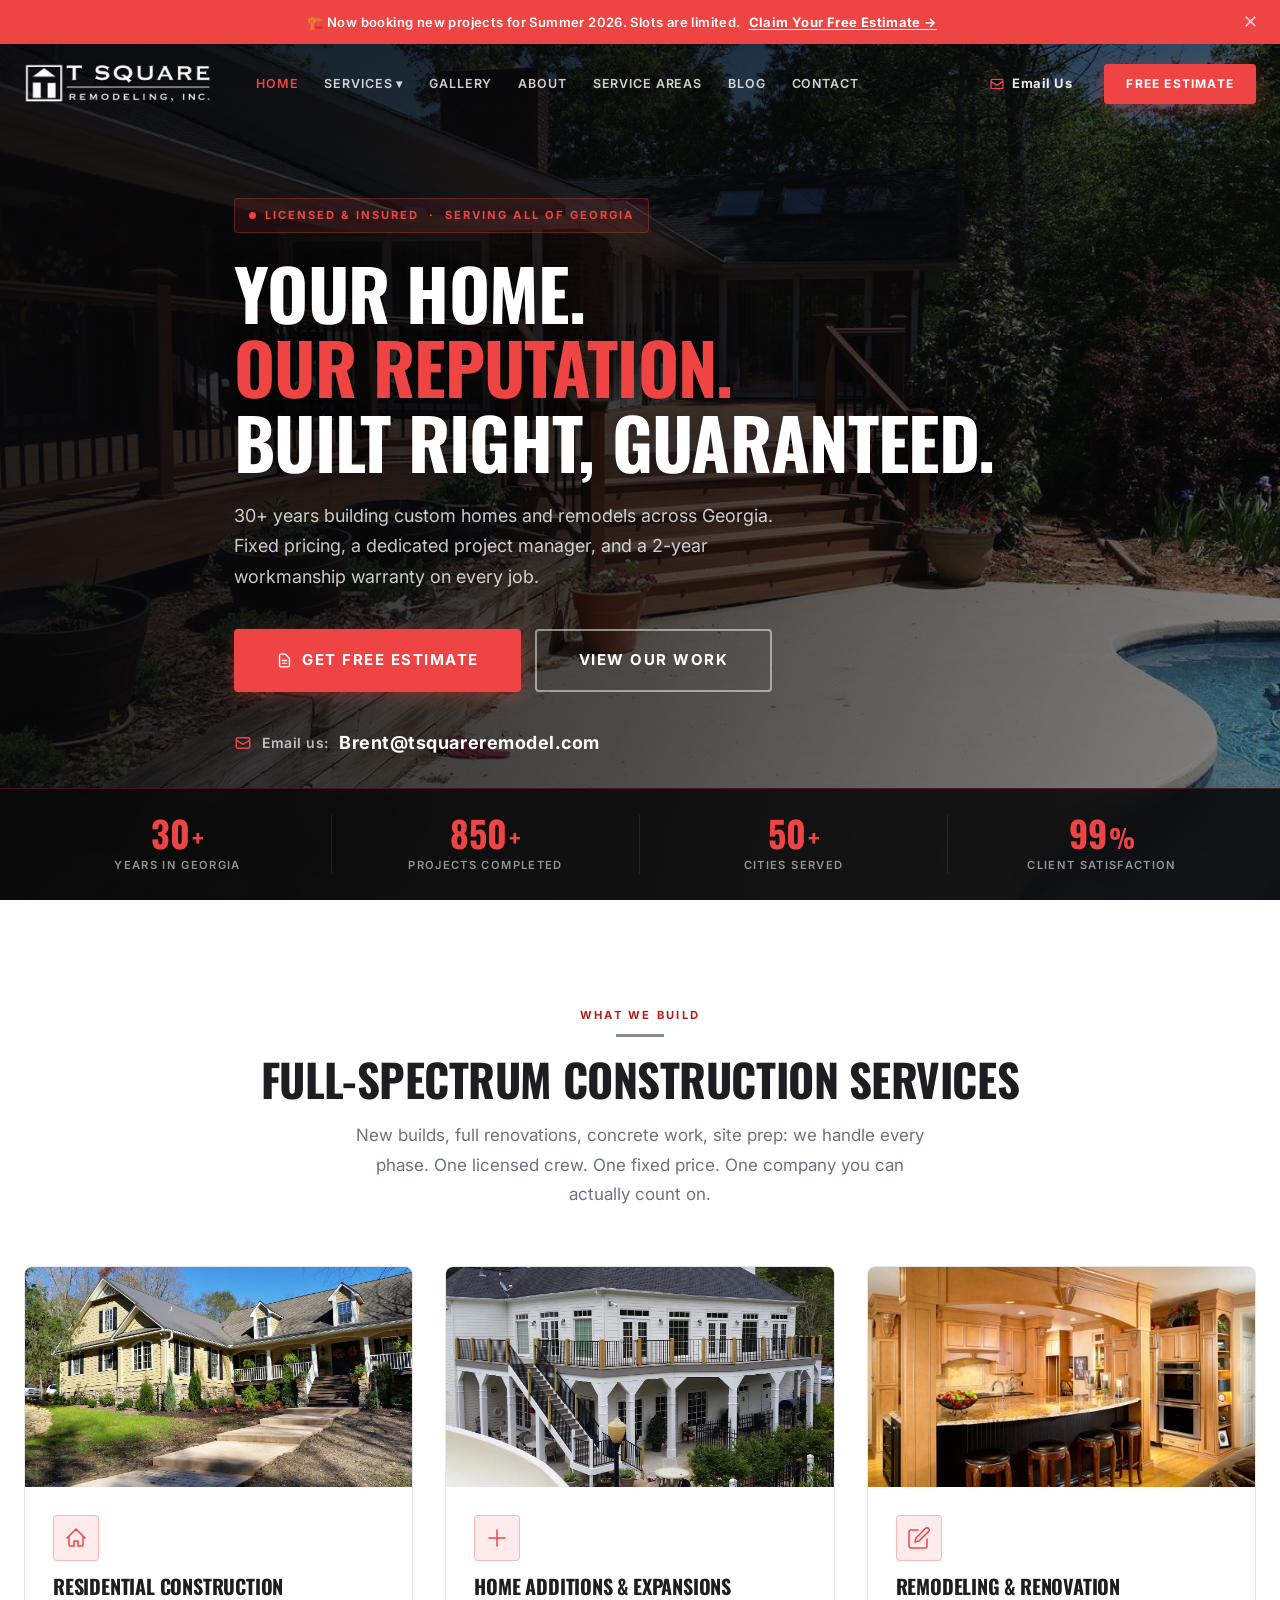
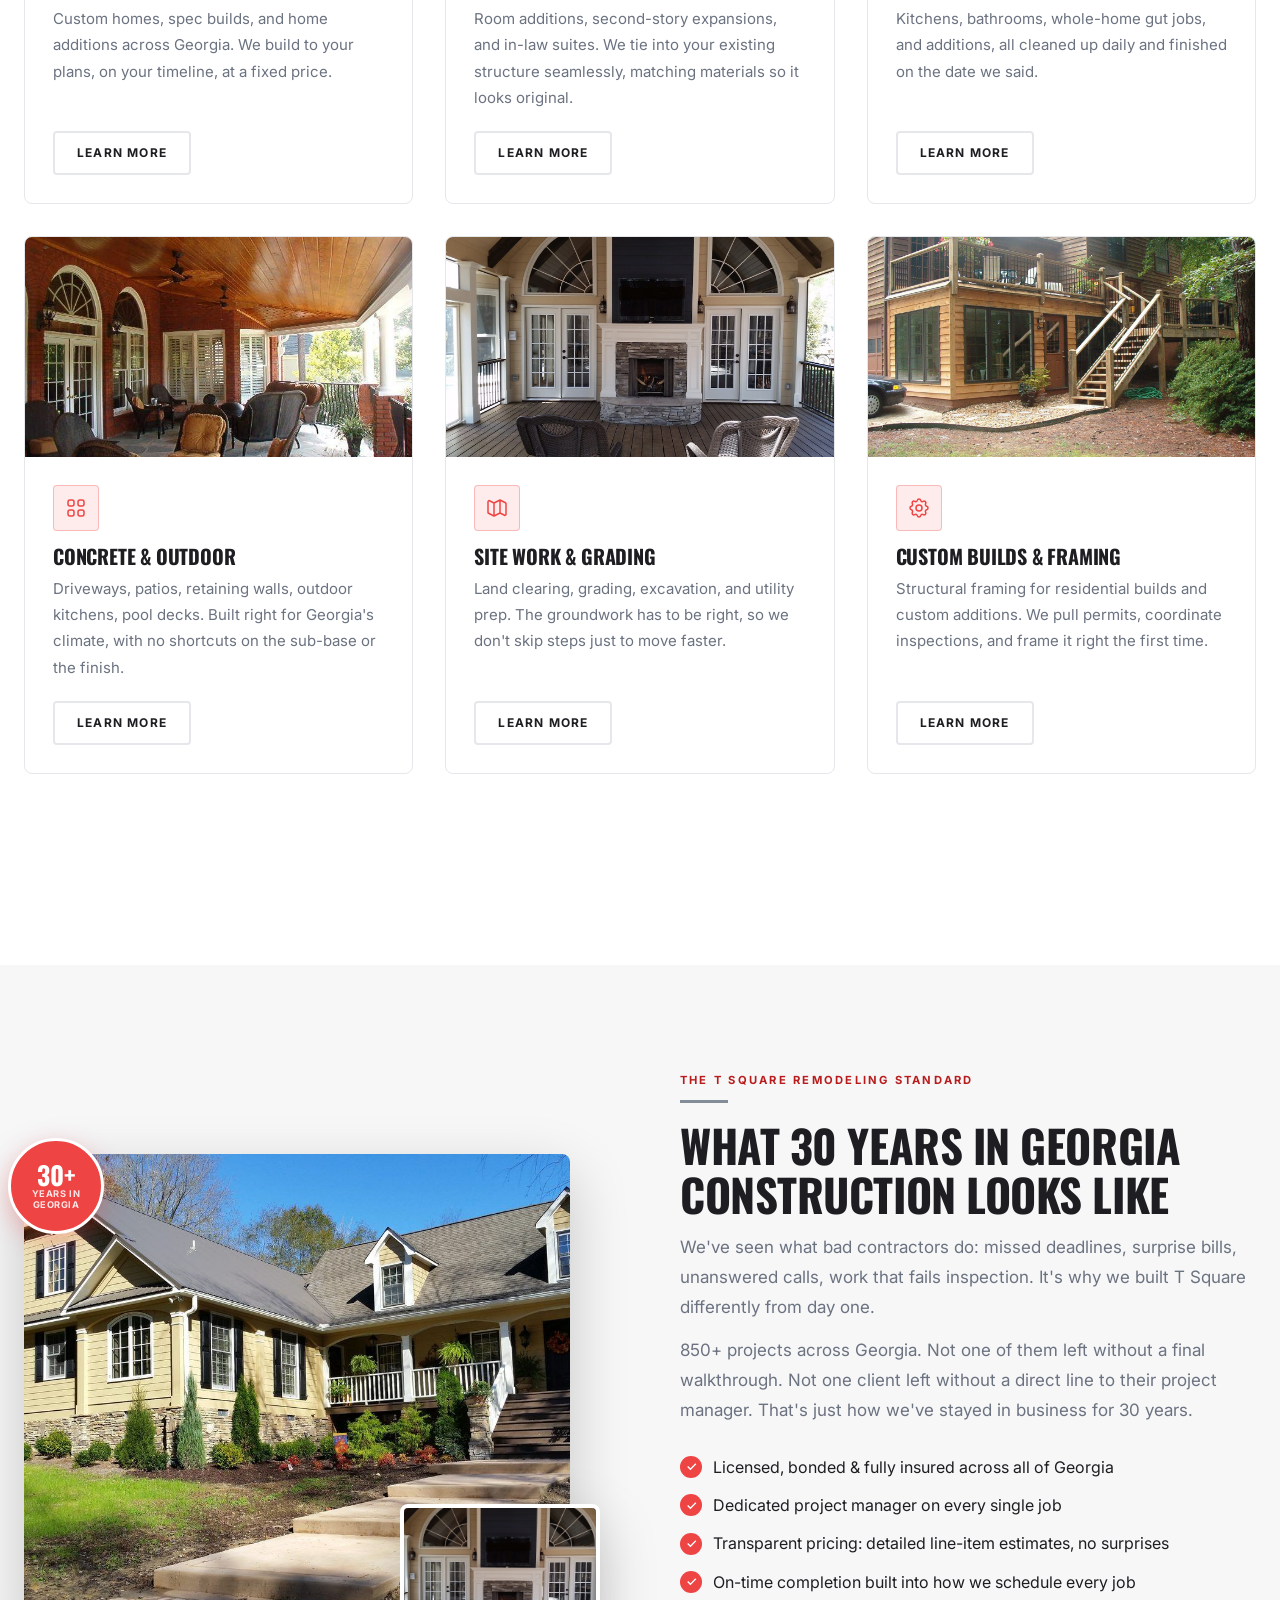
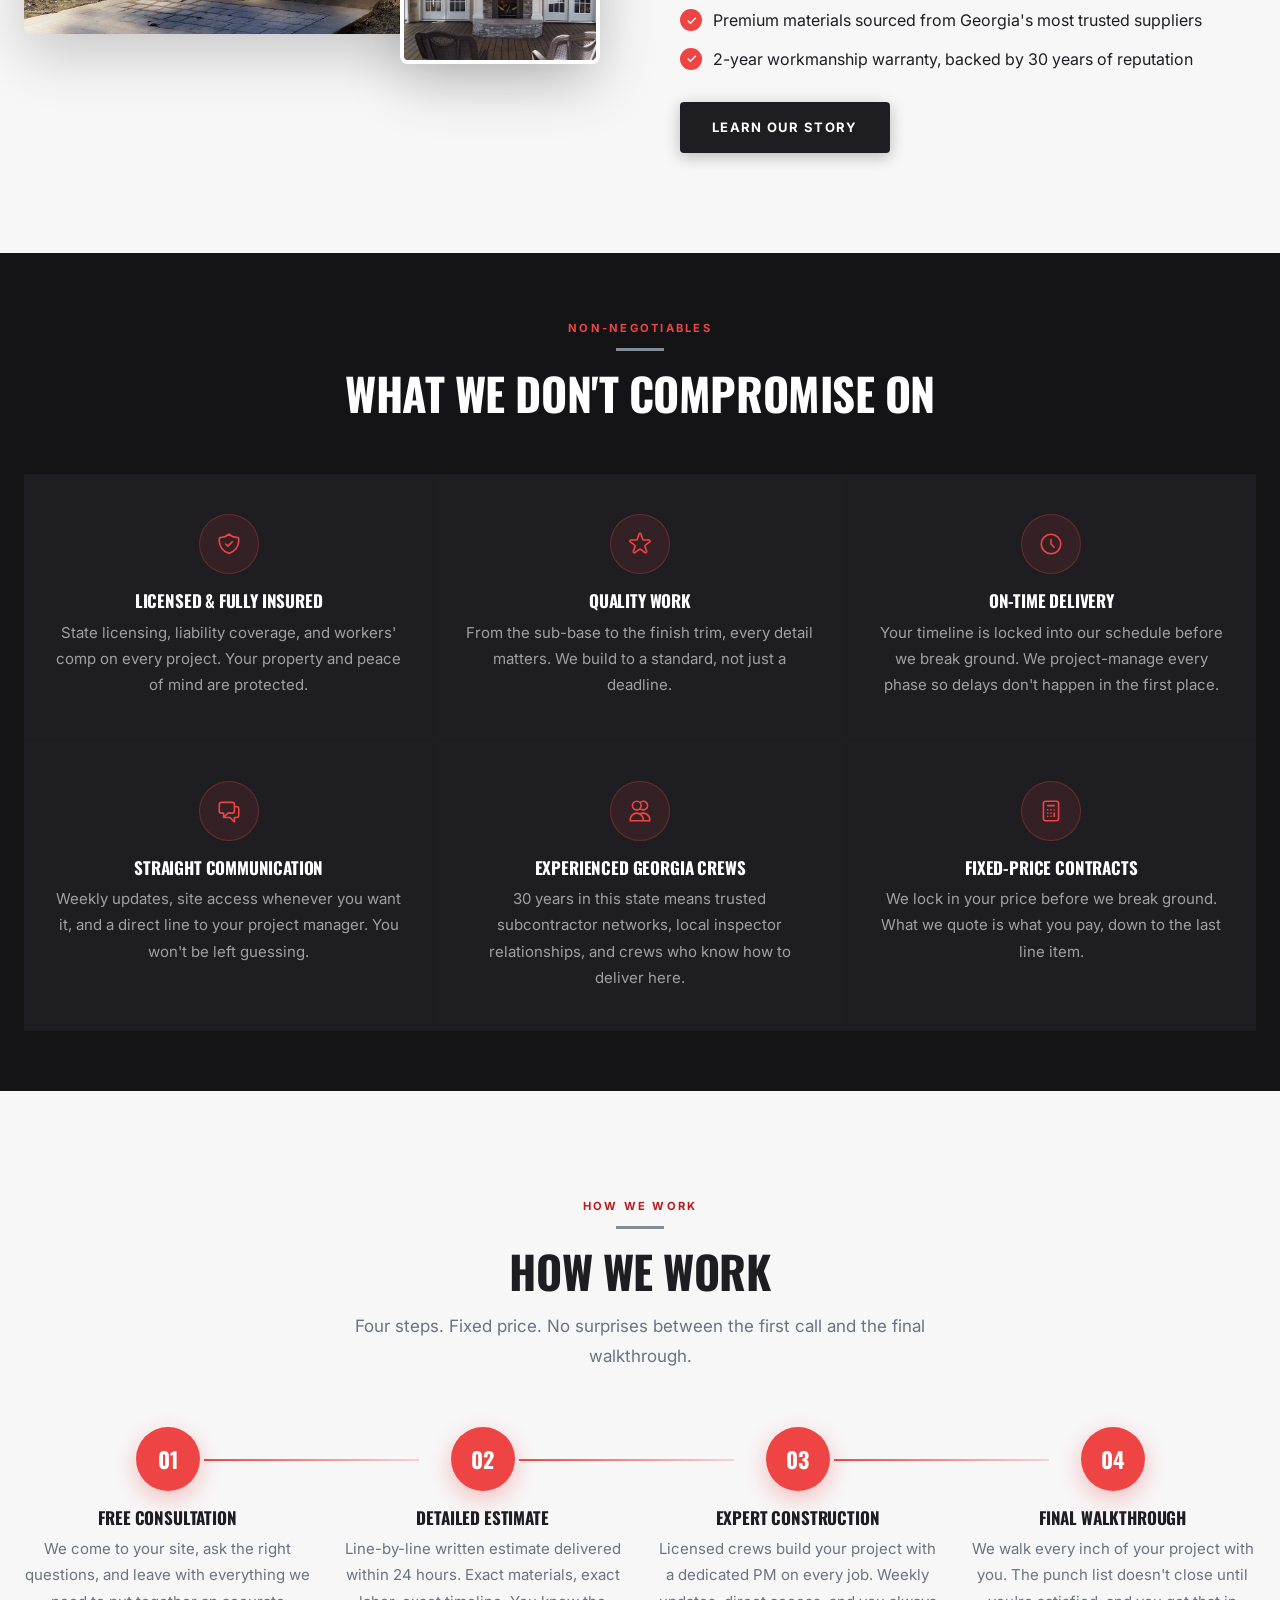
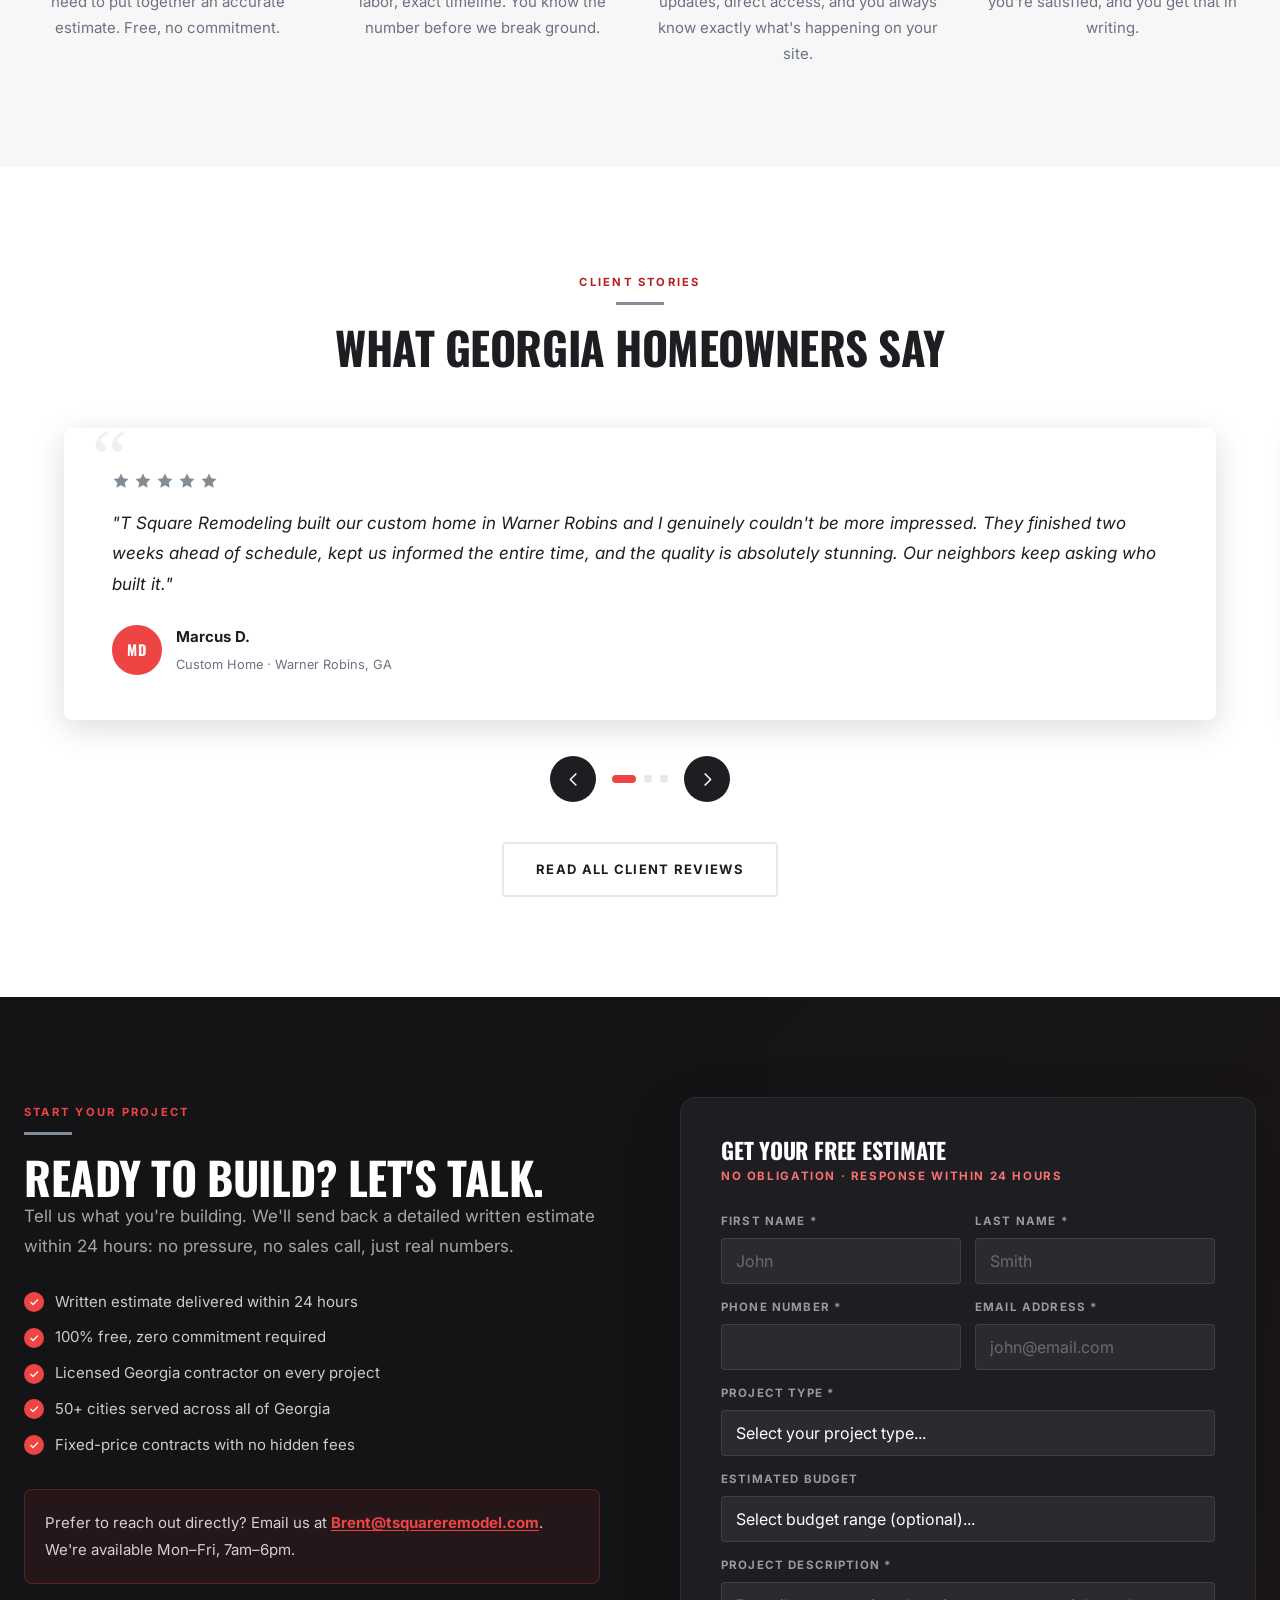
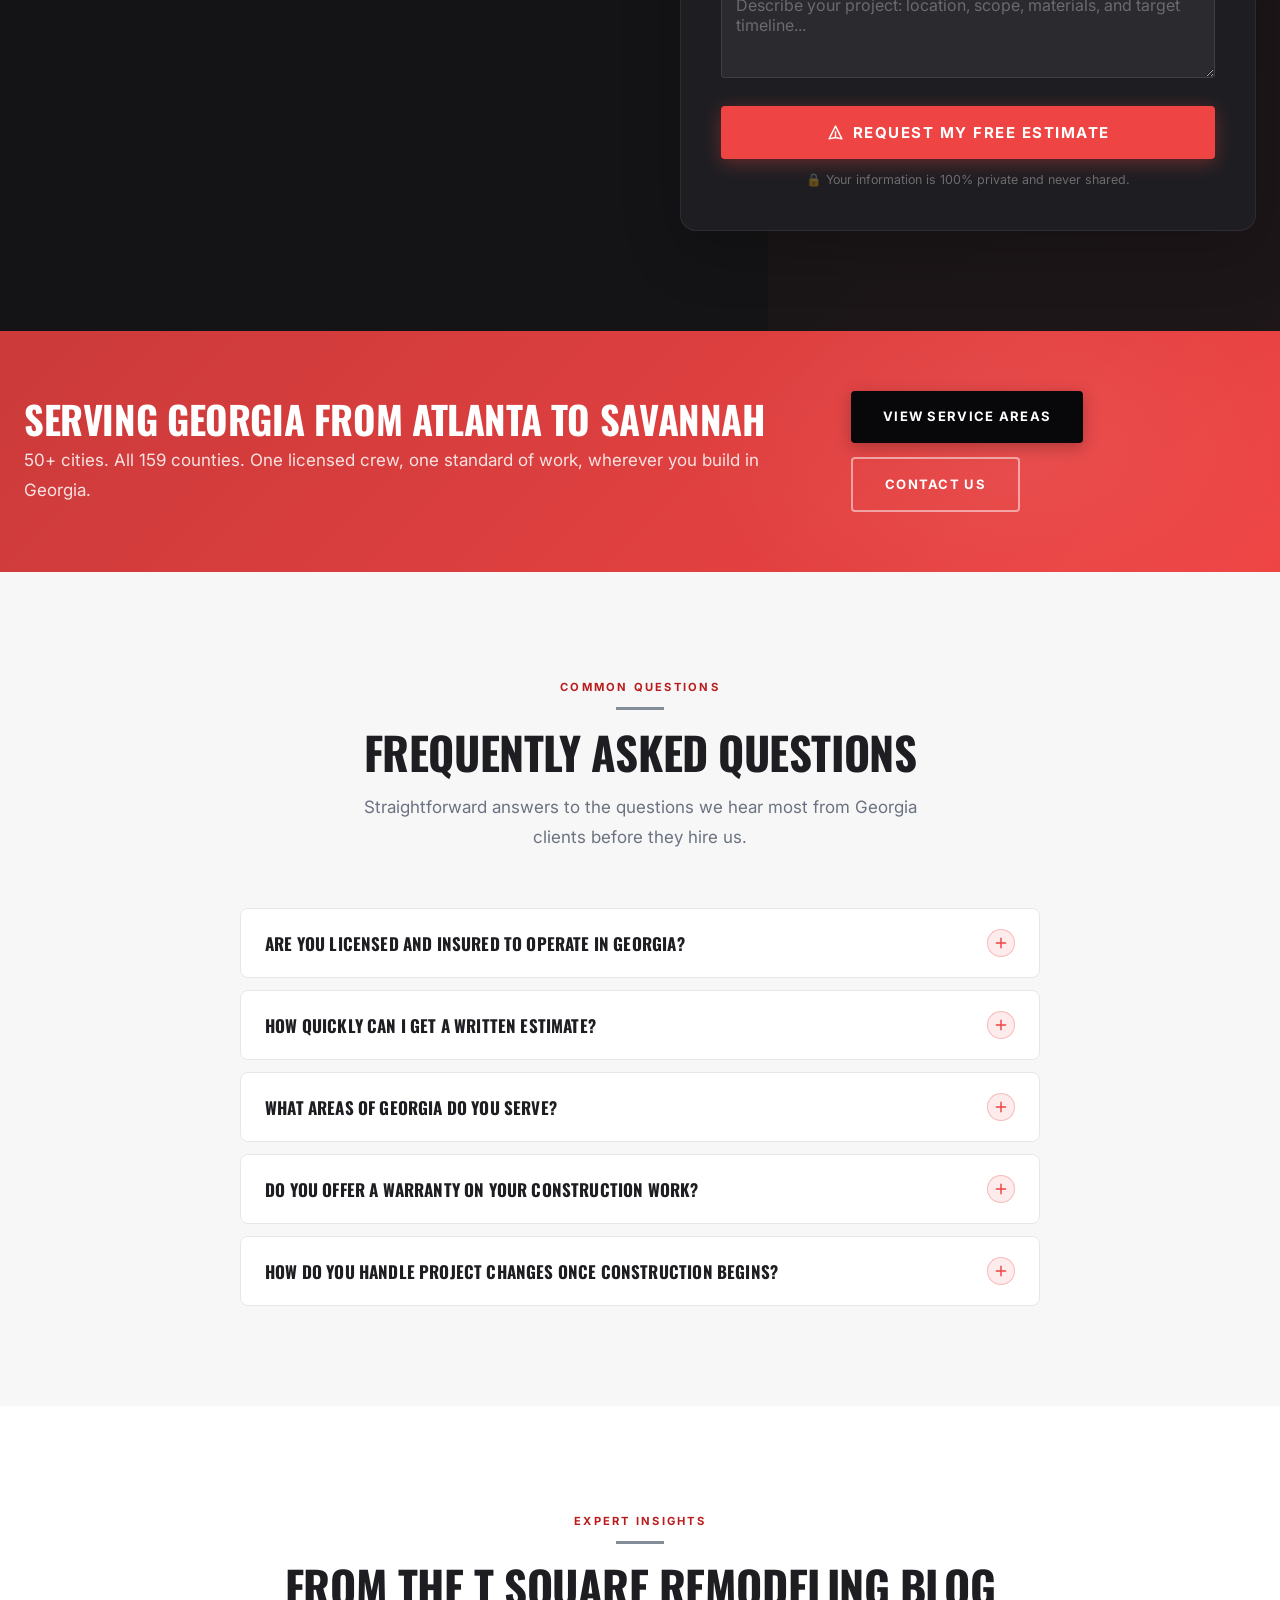
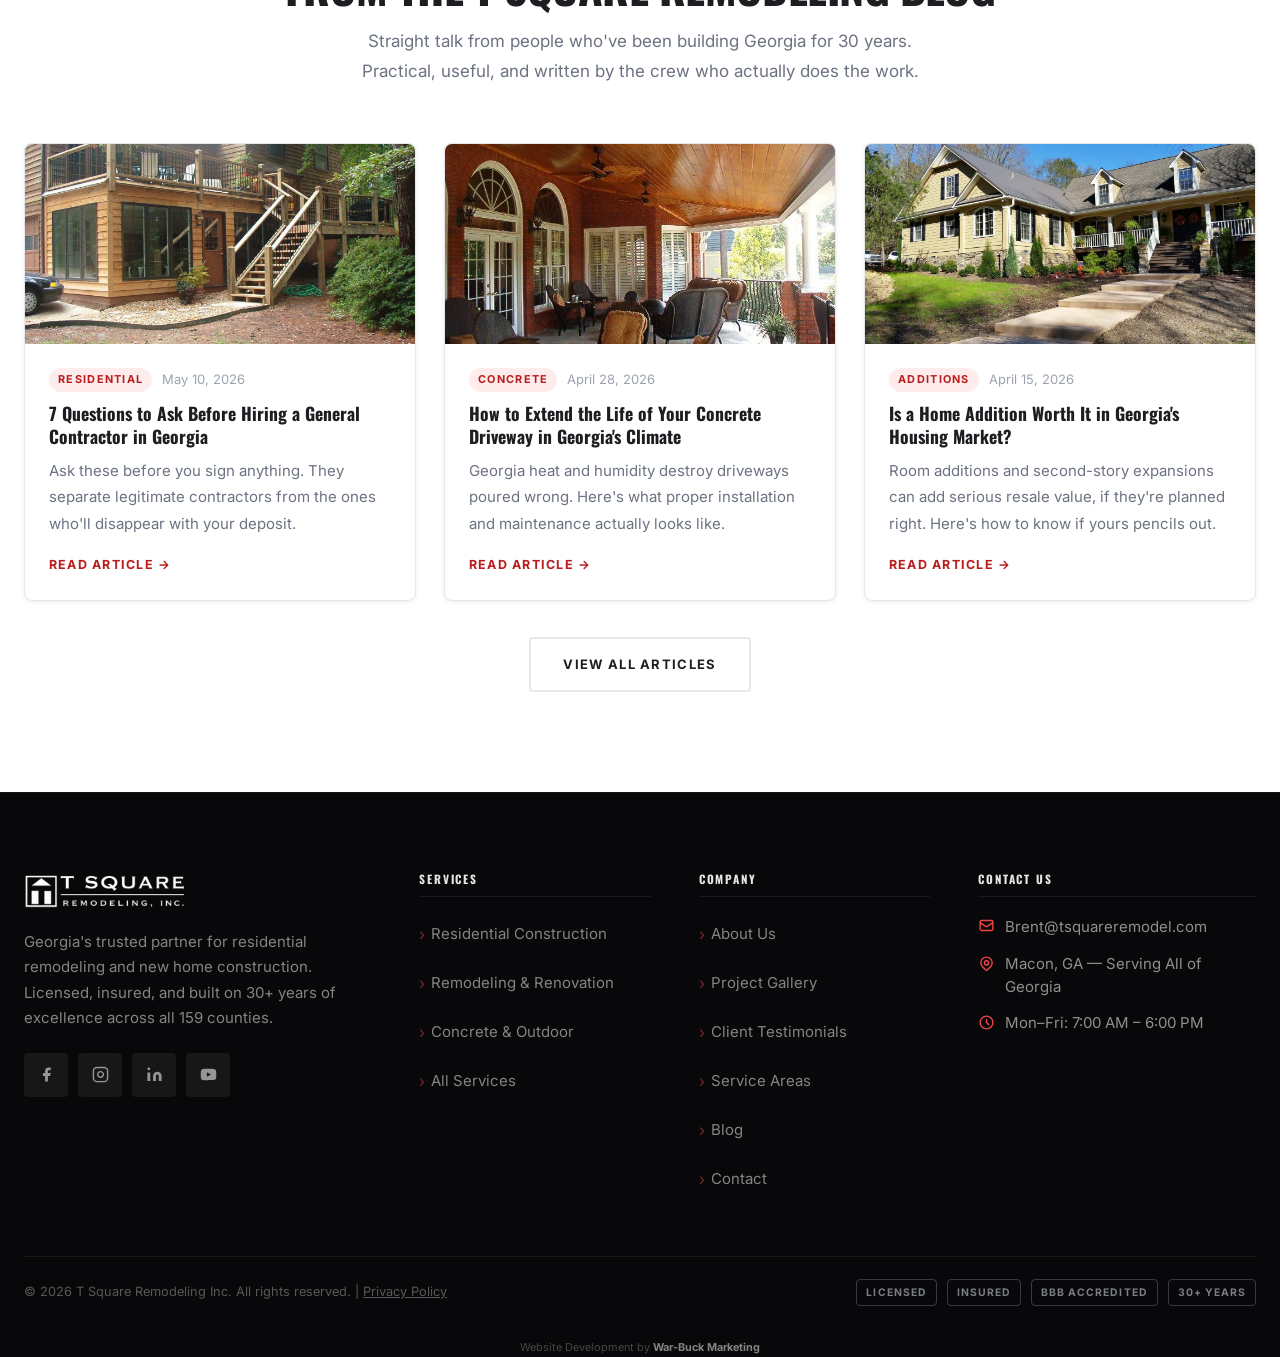
==== commit f9e3b99c: "Update homepage hero headline to Option 2 (reputation/guarantee angle) "Your Home. Our Reputation. B" ====
--- a/index.html
+++ b/index.html
@@ -121,8 +121,8 @@
     <div class="hero-badge" aria-label="Service area">
       Licensed &amp; Insured &nbsp;·&nbsp; Serving All of Georgia
     </div>
-    <h1>Georgia's Trusted<br><span class="text-red">Construction Experts</span><br>Built to Last a Lifetime</h1>
-    <p class="hero-subtext">T Square has been building across Georgia for over 30 years. Homes, additions, concrete: done right the first time.</p>
+    <h1>Your Home.<br><span class="text-red">Our Reputation.</span><br>Built Right, Guaranteed.</h1>
+    <p class="hero-subtext">30+ years building custom homes and remodels across Georgia. Fixed pricing, a dedicated project manager, and a 2-year workmanship warranty on every job.</p>
     <div class="hero-ctas">
       <a href="#estimate" class="btn btn-red btn-lg">
         <svg xmlns="http://www.w3.org/2000/svg" fill="none" viewBox="0 0 24 24" stroke="currentColor" stroke-width="2"><path stroke-linecap="round" stroke-linejoin="round" d="M9 12h6m-6 4h6m2 5H7a2 2 0 01-2-2V5a2 2 0 012-2h5.586a1 1 0 01.707.293l5.414 5.414a1 1 0 01.293.707V19a2 2 0 01-2 2z"/></svg>
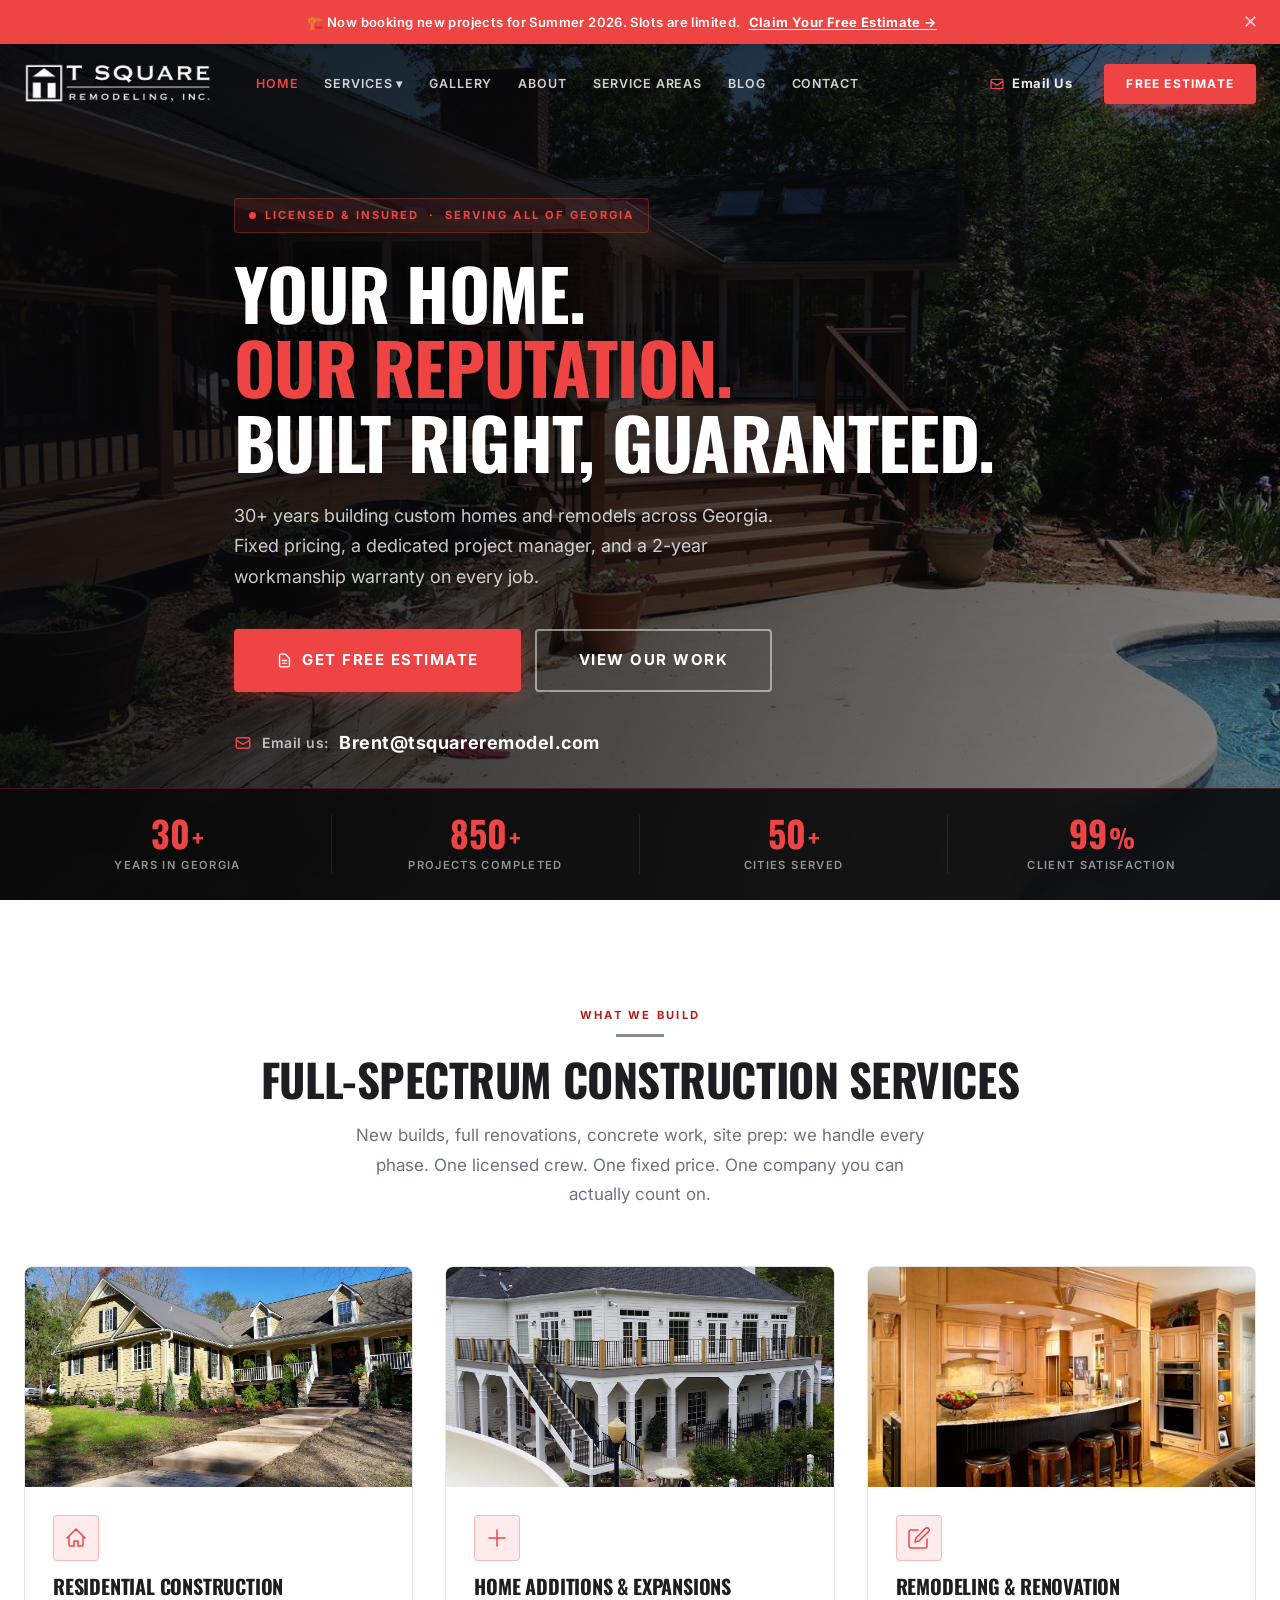
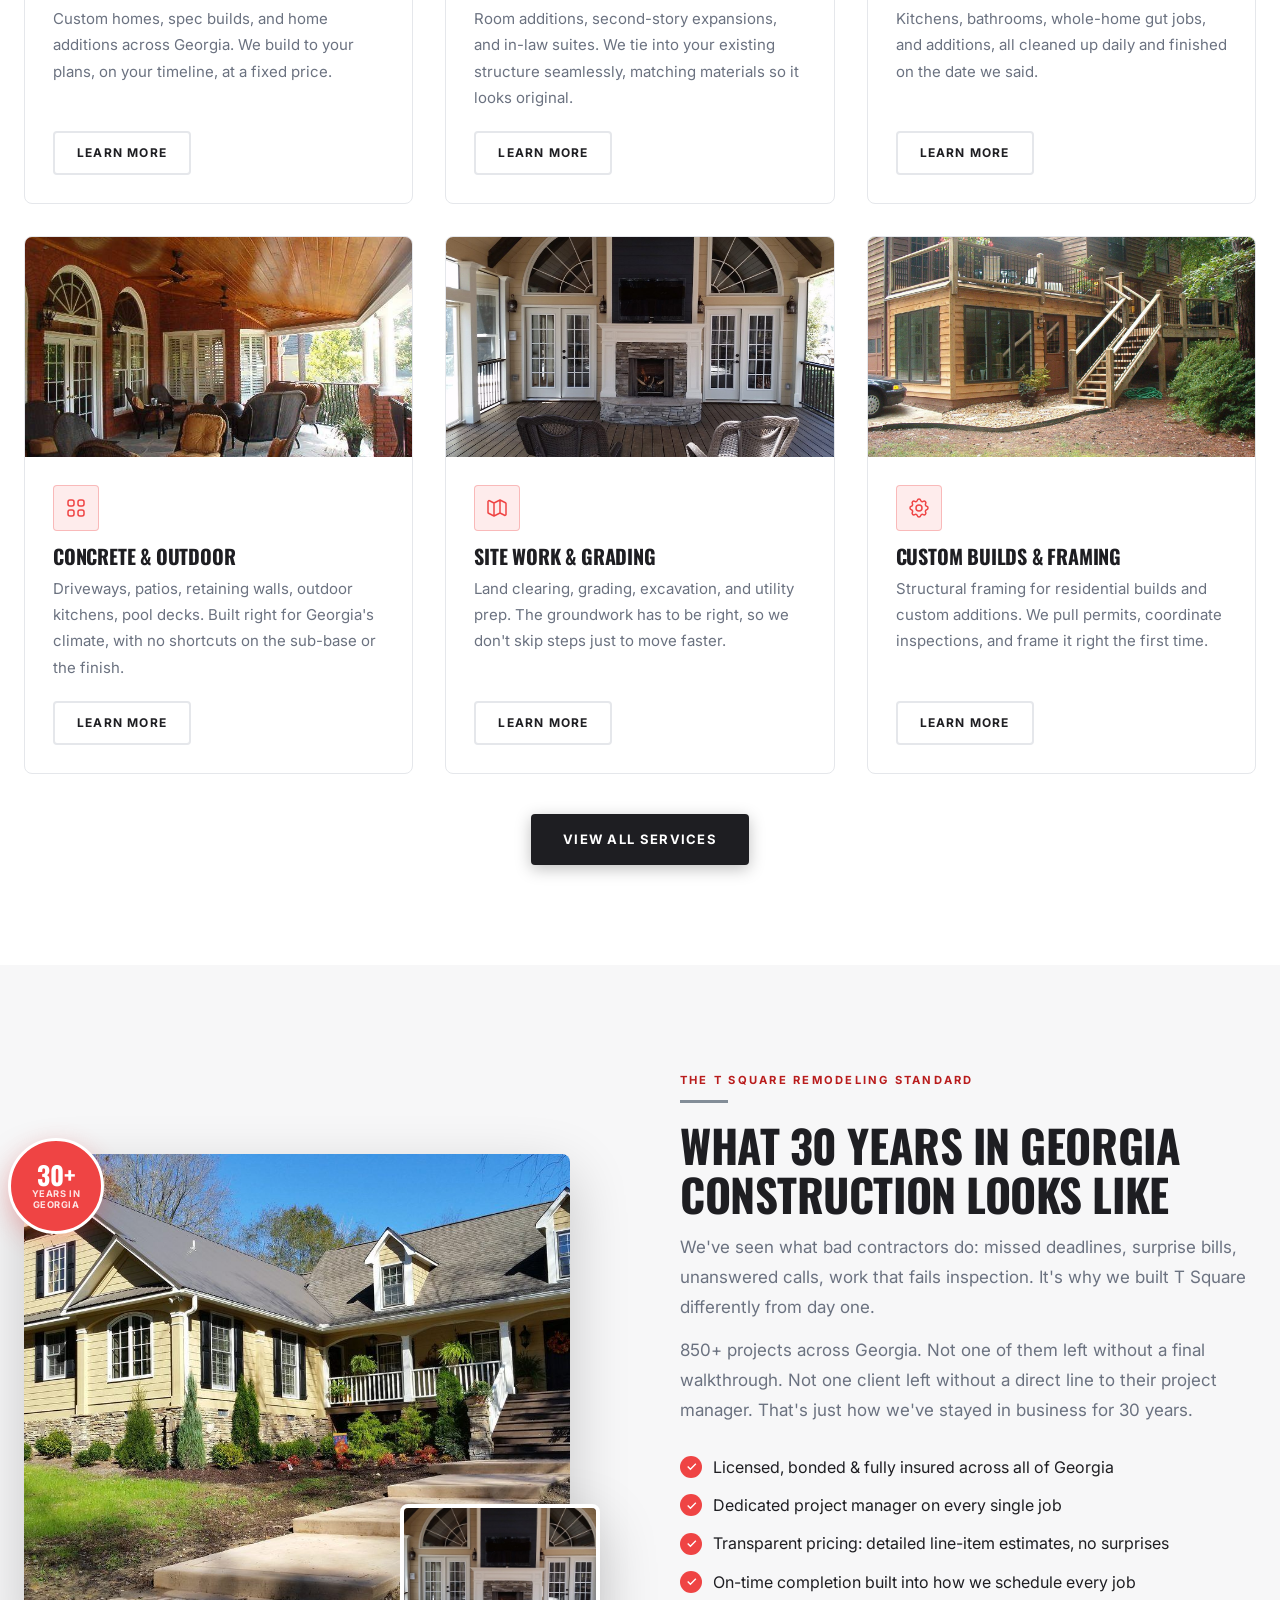
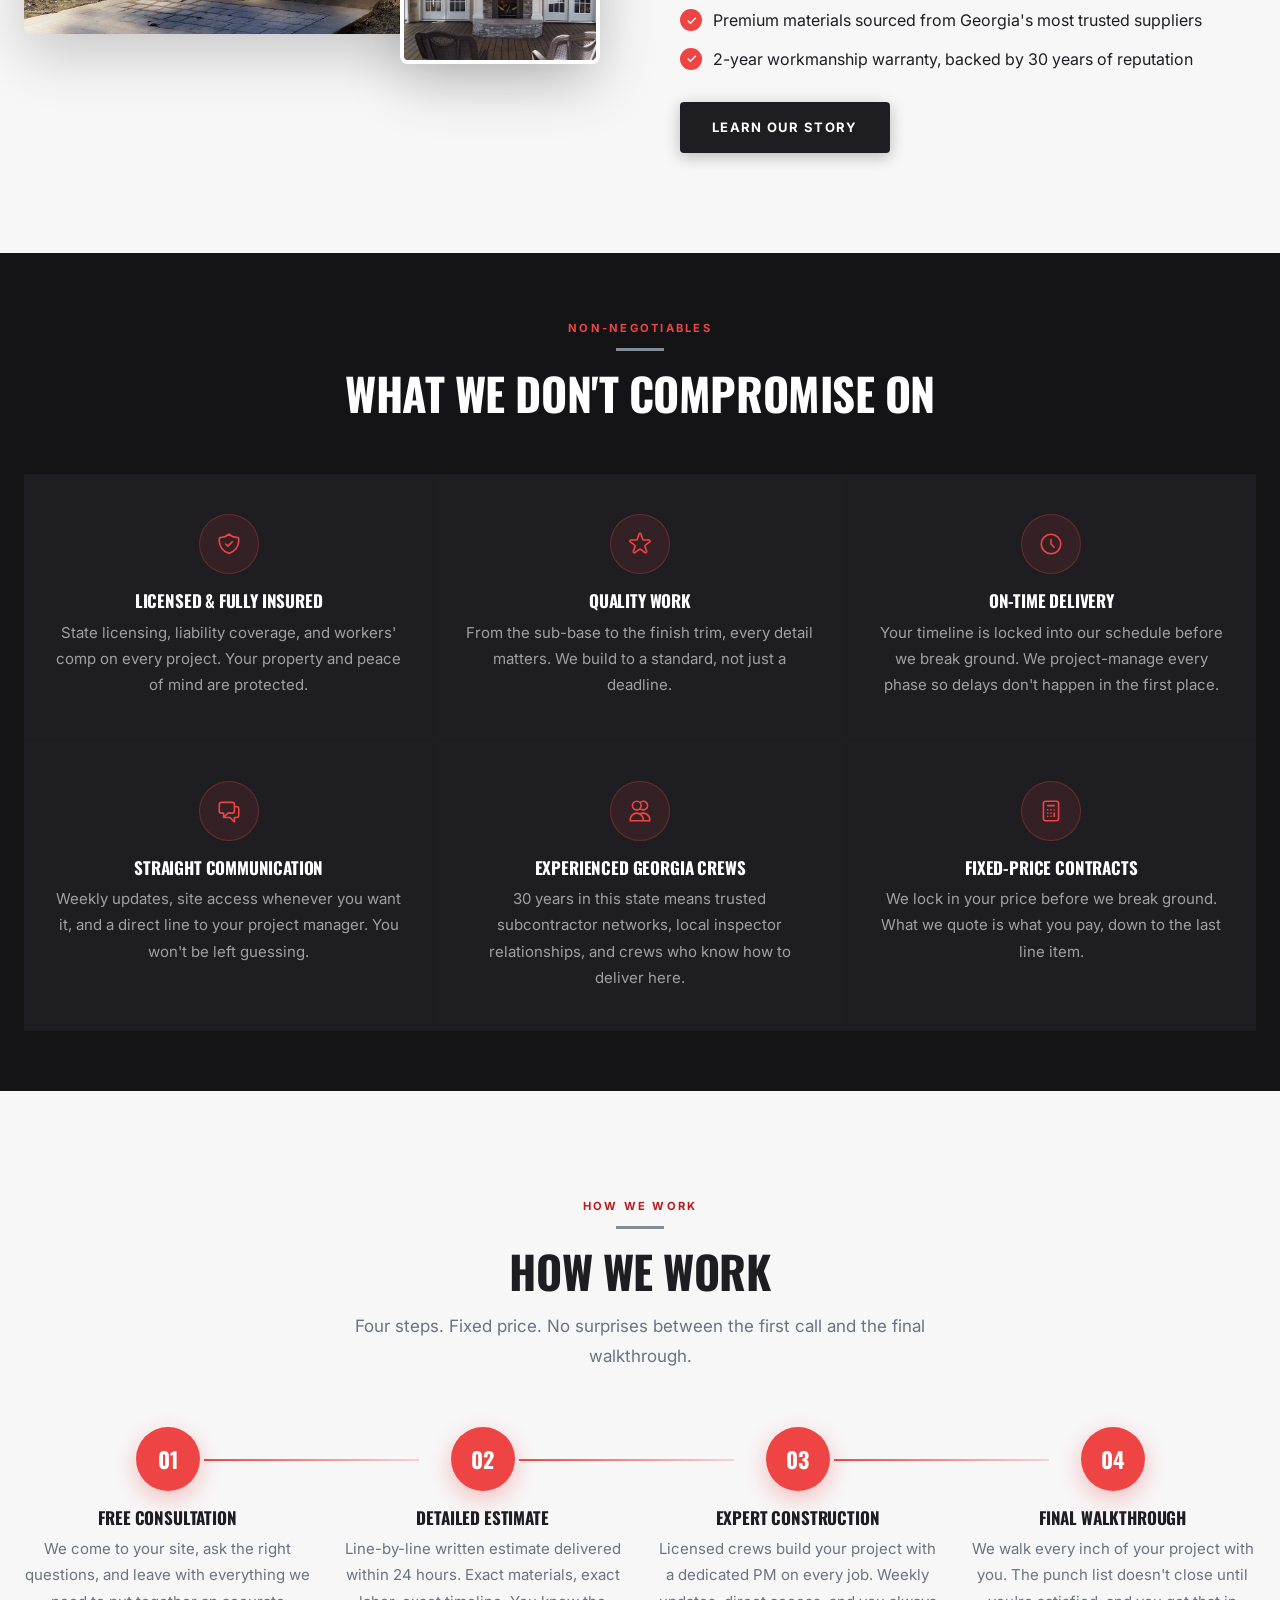
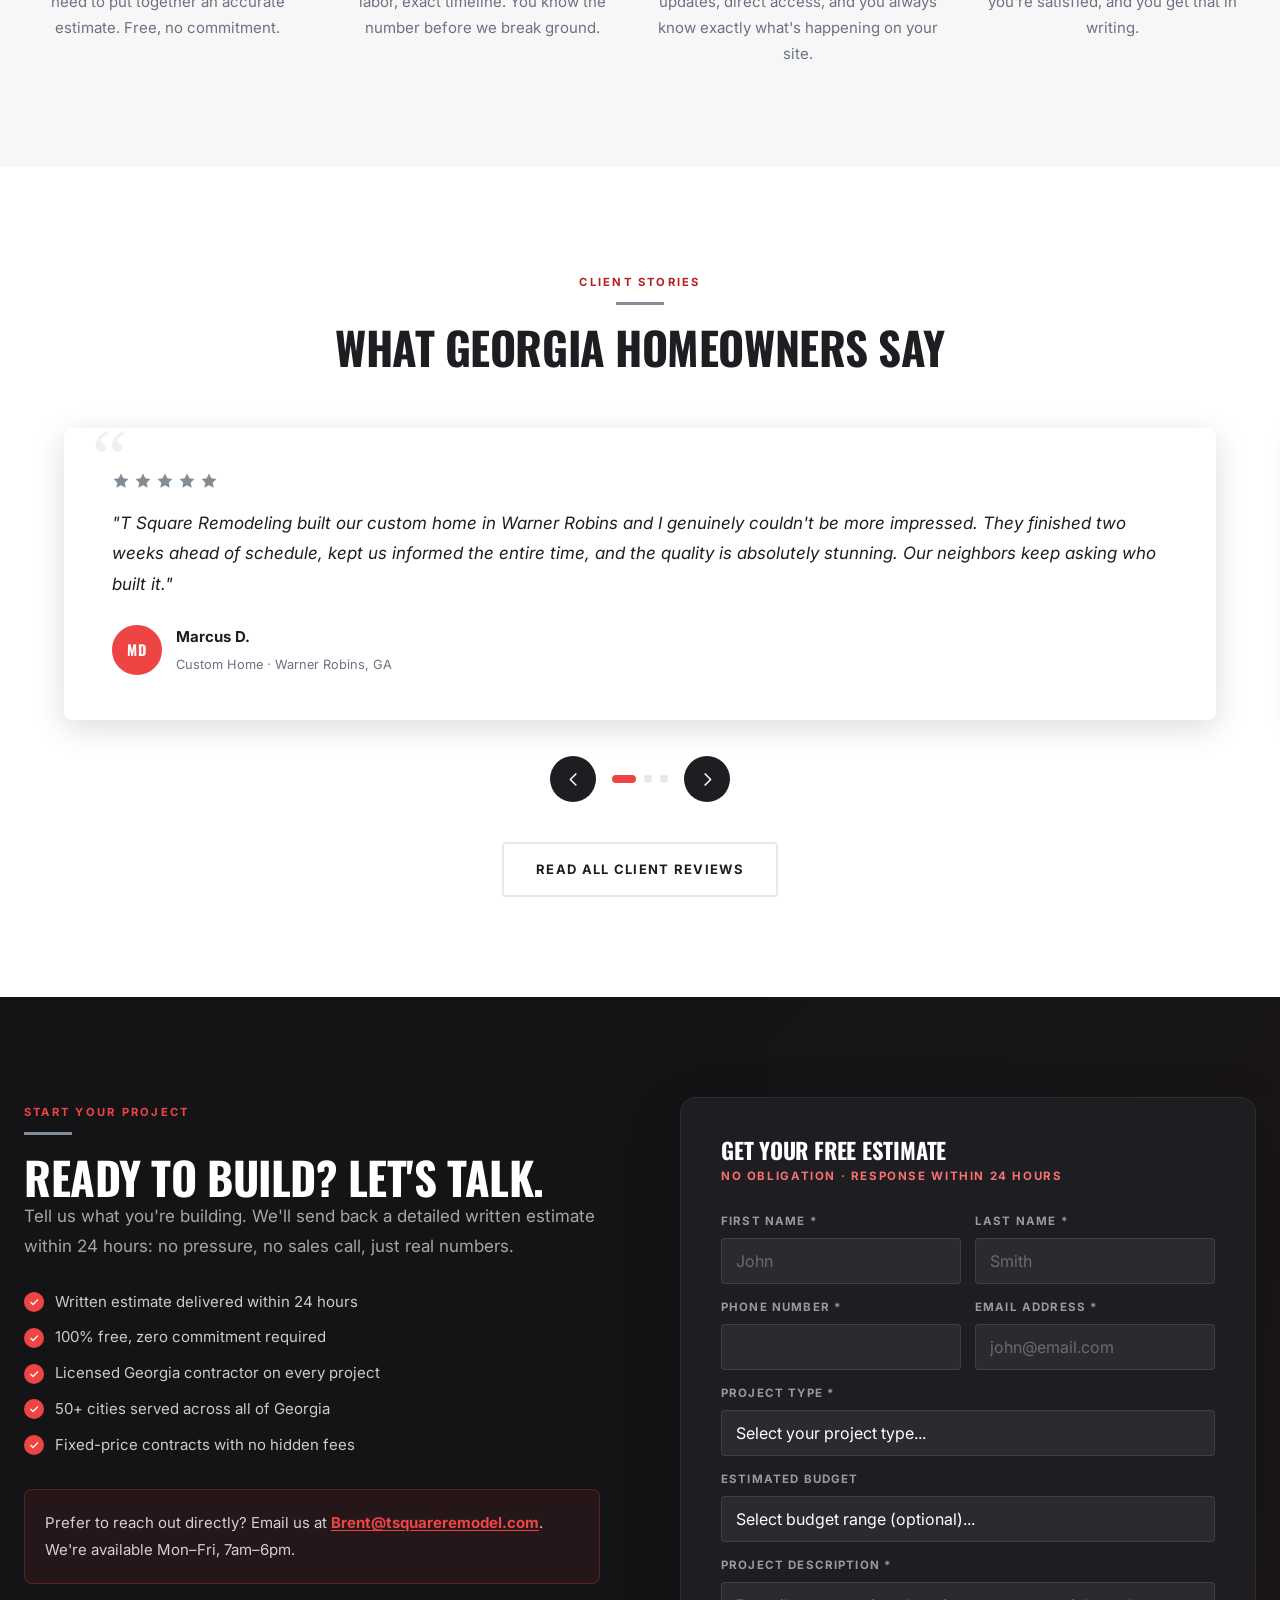
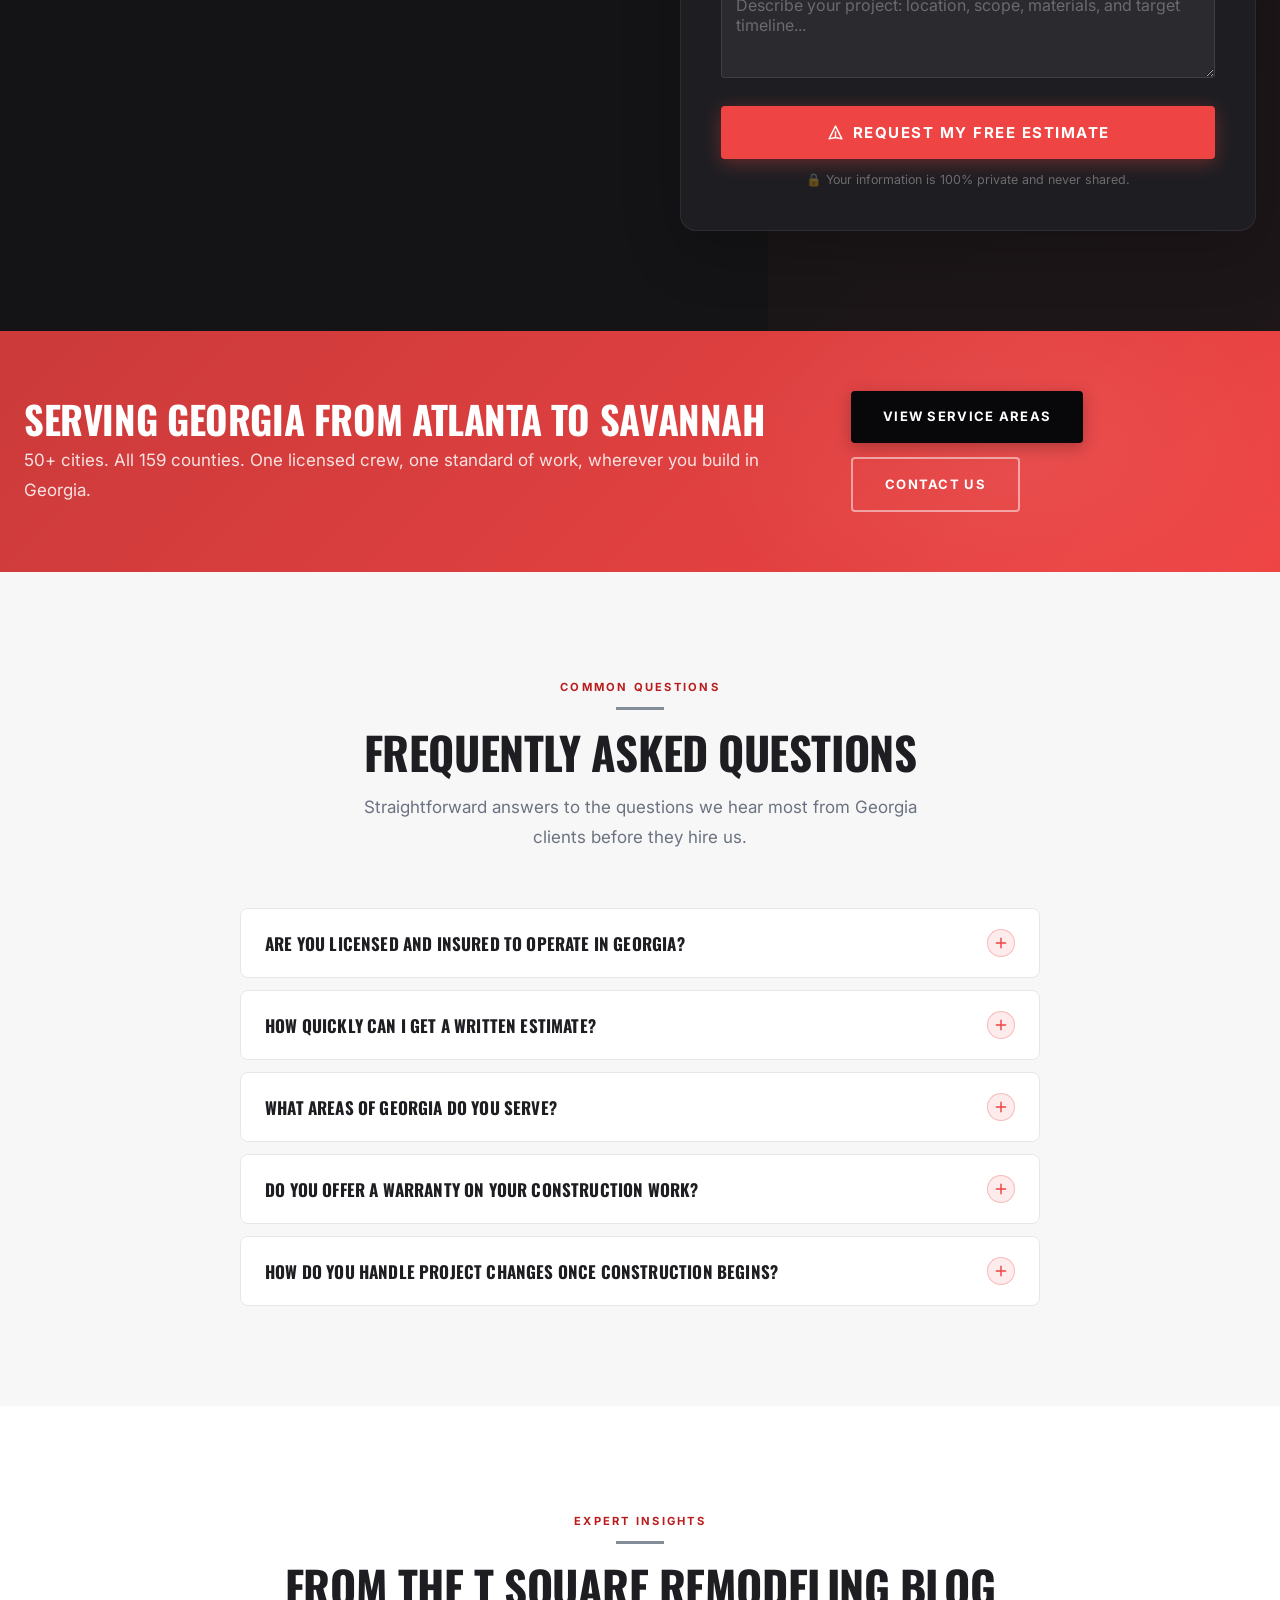
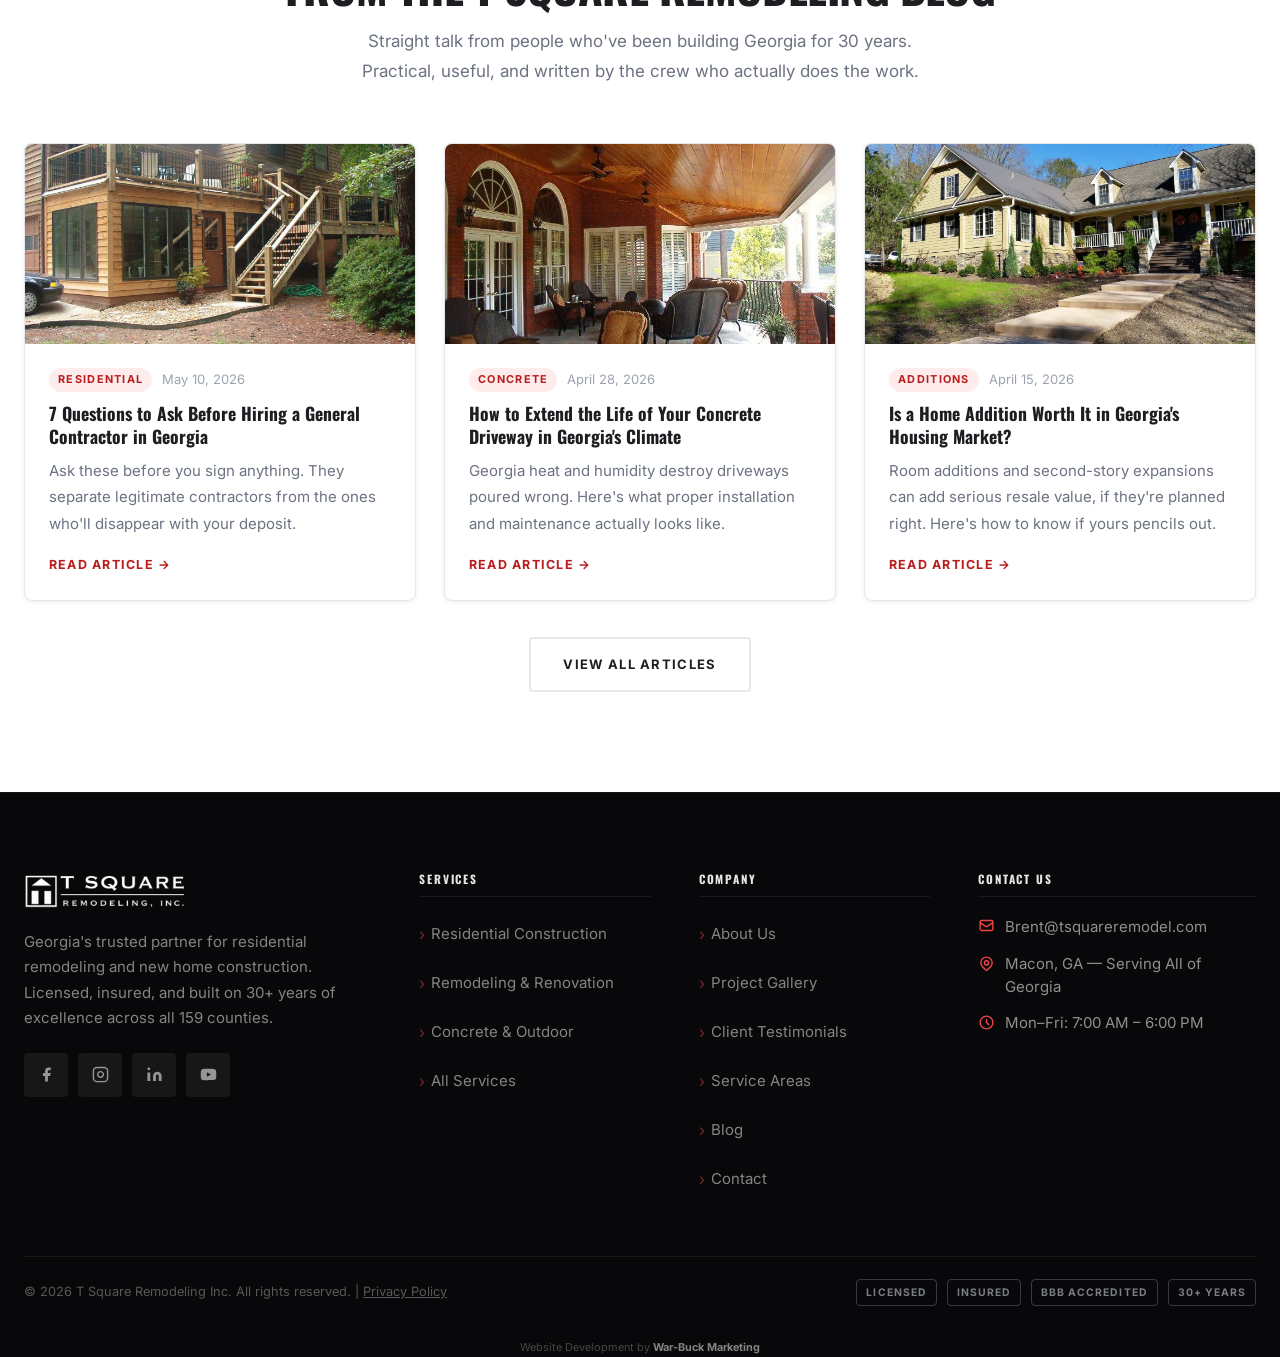
==== commit b860ab59: "Replace favicon with the actual T Square logo mark The favicon was a generic house-silhouette-on-red" ====
--- a/index.html
+++ b/index.html
@@ -4,7 +4,7 @@
   <meta charset="UTF-8" />
   <meta name="viewport" content="width=device-width, initial-scale=1.0" />
   <title>T Square Remodeling Inc. | Georgia's Premier Construction Company</title>
-  <link rel="icon" href="data:image/svg+xml,<svg xmlns='http://www.w3.org/2000/svg' viewBox='0 0 32 32'><rect width='32' height='32' rx='4' fill='%23ef4444'/><path d='M16,6 L3,16 L7,16 L7,27 L13,27 L13,21 L19,21 L19,27 L25,27 L25,16 L29,16 Z' fill='white'/></svg>" />
+  <link rel="icon" href="data:image/svg+xml,<svg xmlns='http://www.w3.org/2000/svg' viewBox='0 0 32 32'><rect width='32' height='32' rx='4' fill='%2308080a'/><path d='M16,4 L7,10 L25,10 Z' fill='white'/><rect x='7' y='15' width='6' height='10' fill='white'/><rect x='19' y='15' width='6' height='10' fill='white'/></svg>" />
   <meta name="description" content="T Square Remodeling Inc. — Georgia's trusted residential general contractor for luxury custom homes, remodeling, and concrete work. Licensed, insured, 30+ years. Free estimate within 24 hours." />
   <meta name="keywords" content="residential construction company Georgia, home builder Warner Robins, custom home builder Macon, remodeling contractor Georgia, concrete contractor Georgia, general contractor near me" />
   <link rel="canonical" href="https://tsquareremodel.com/" />
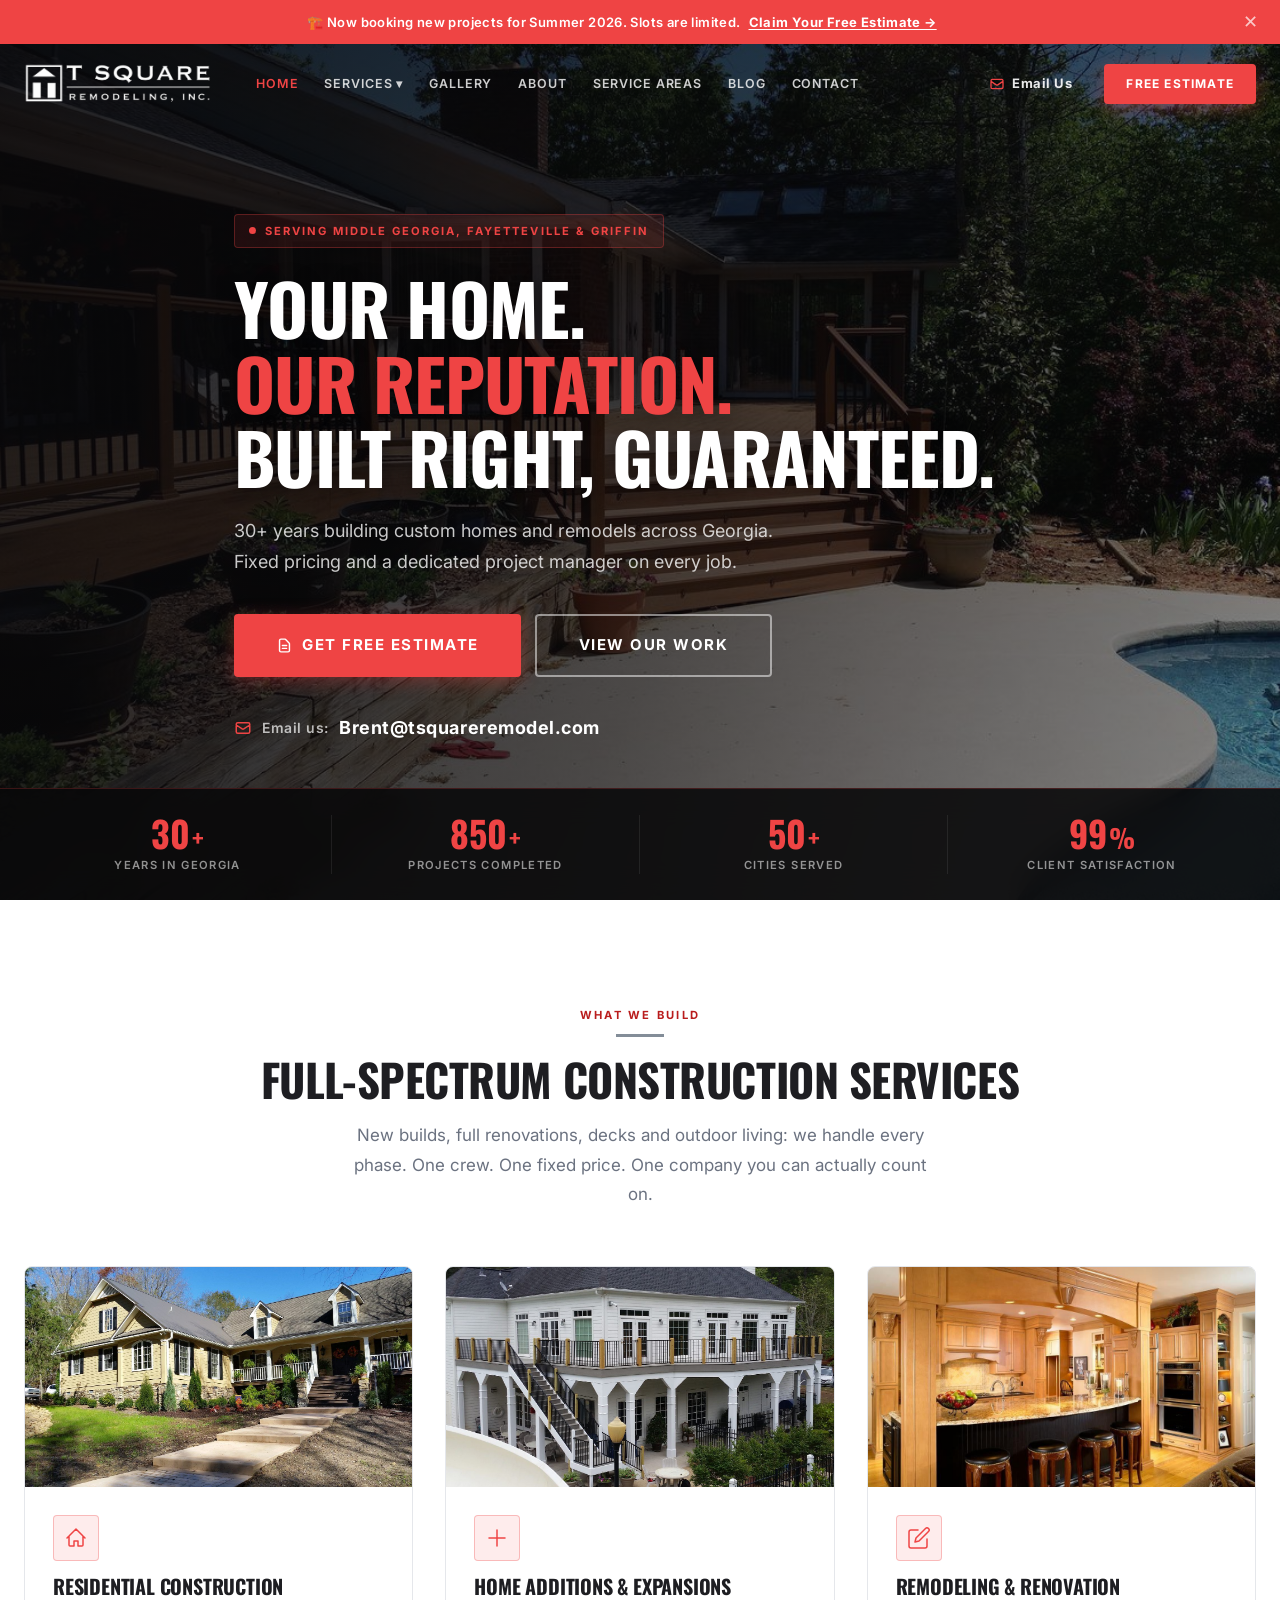
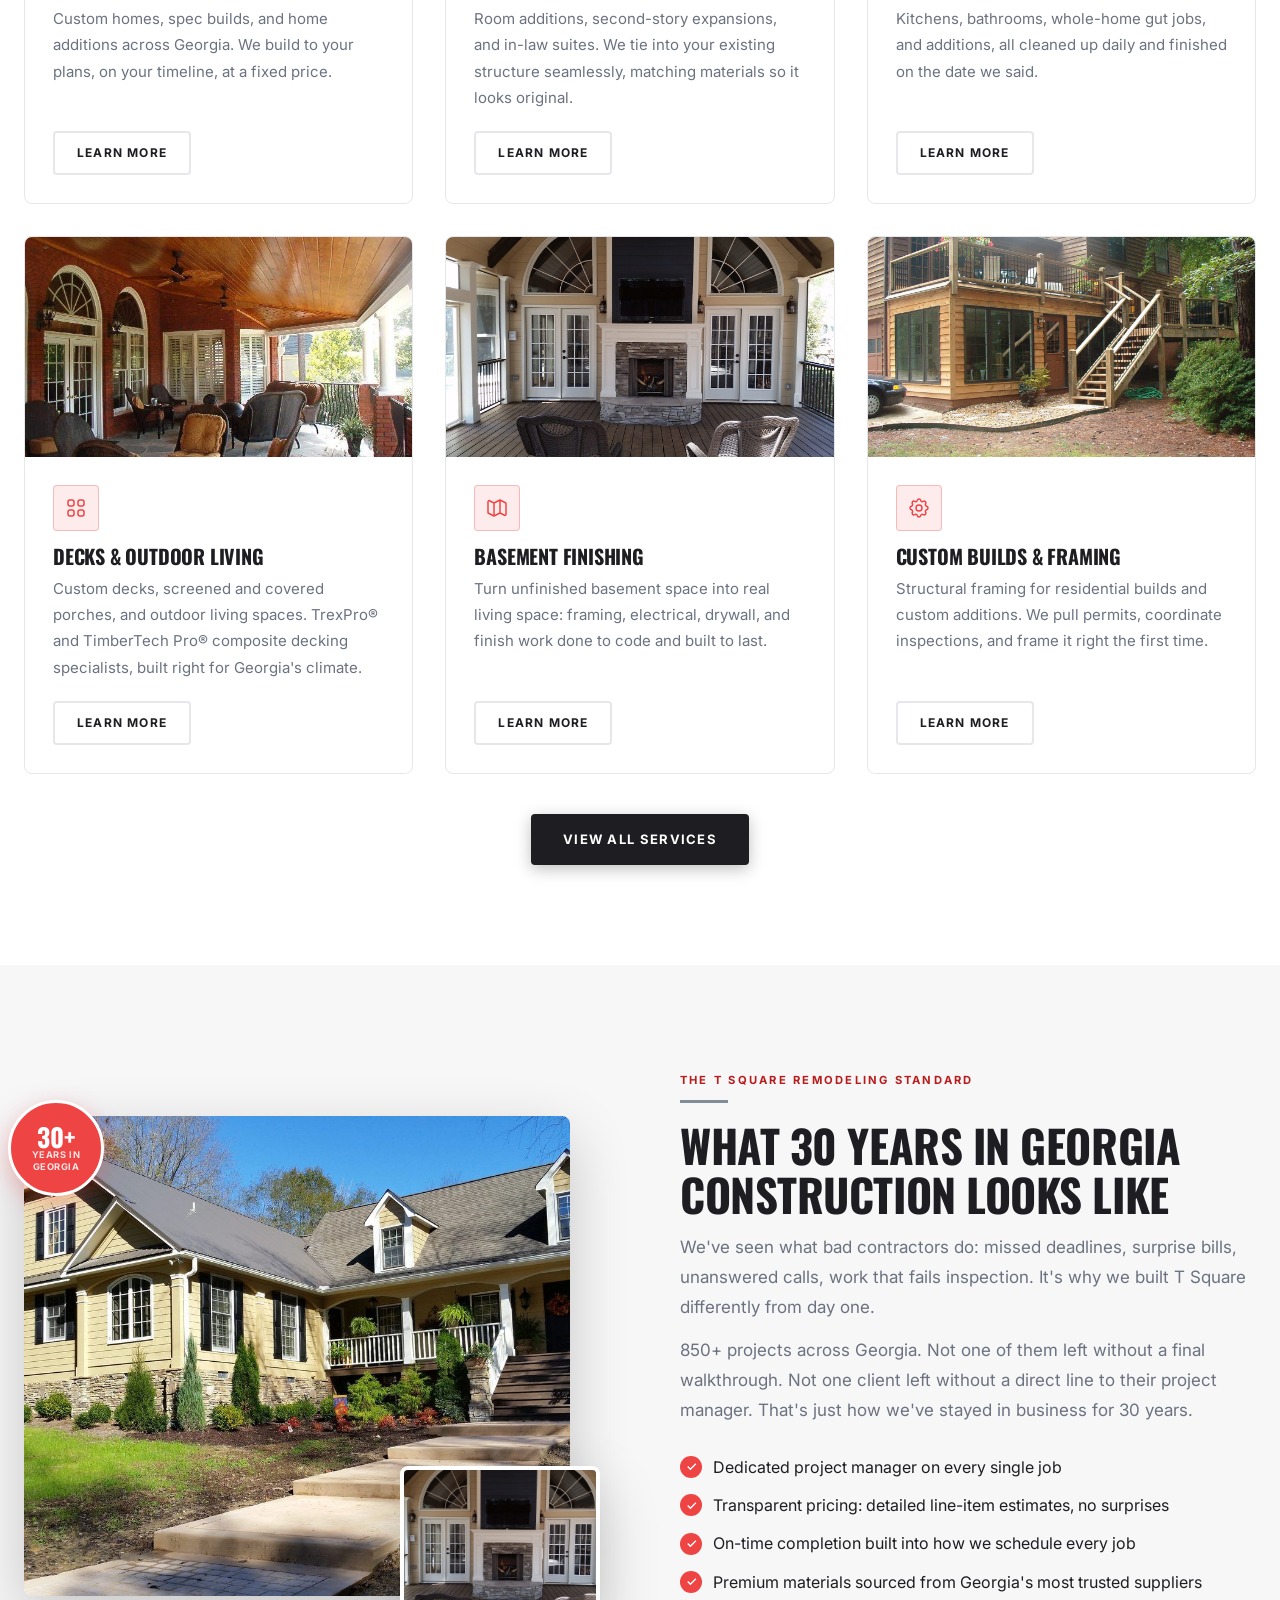
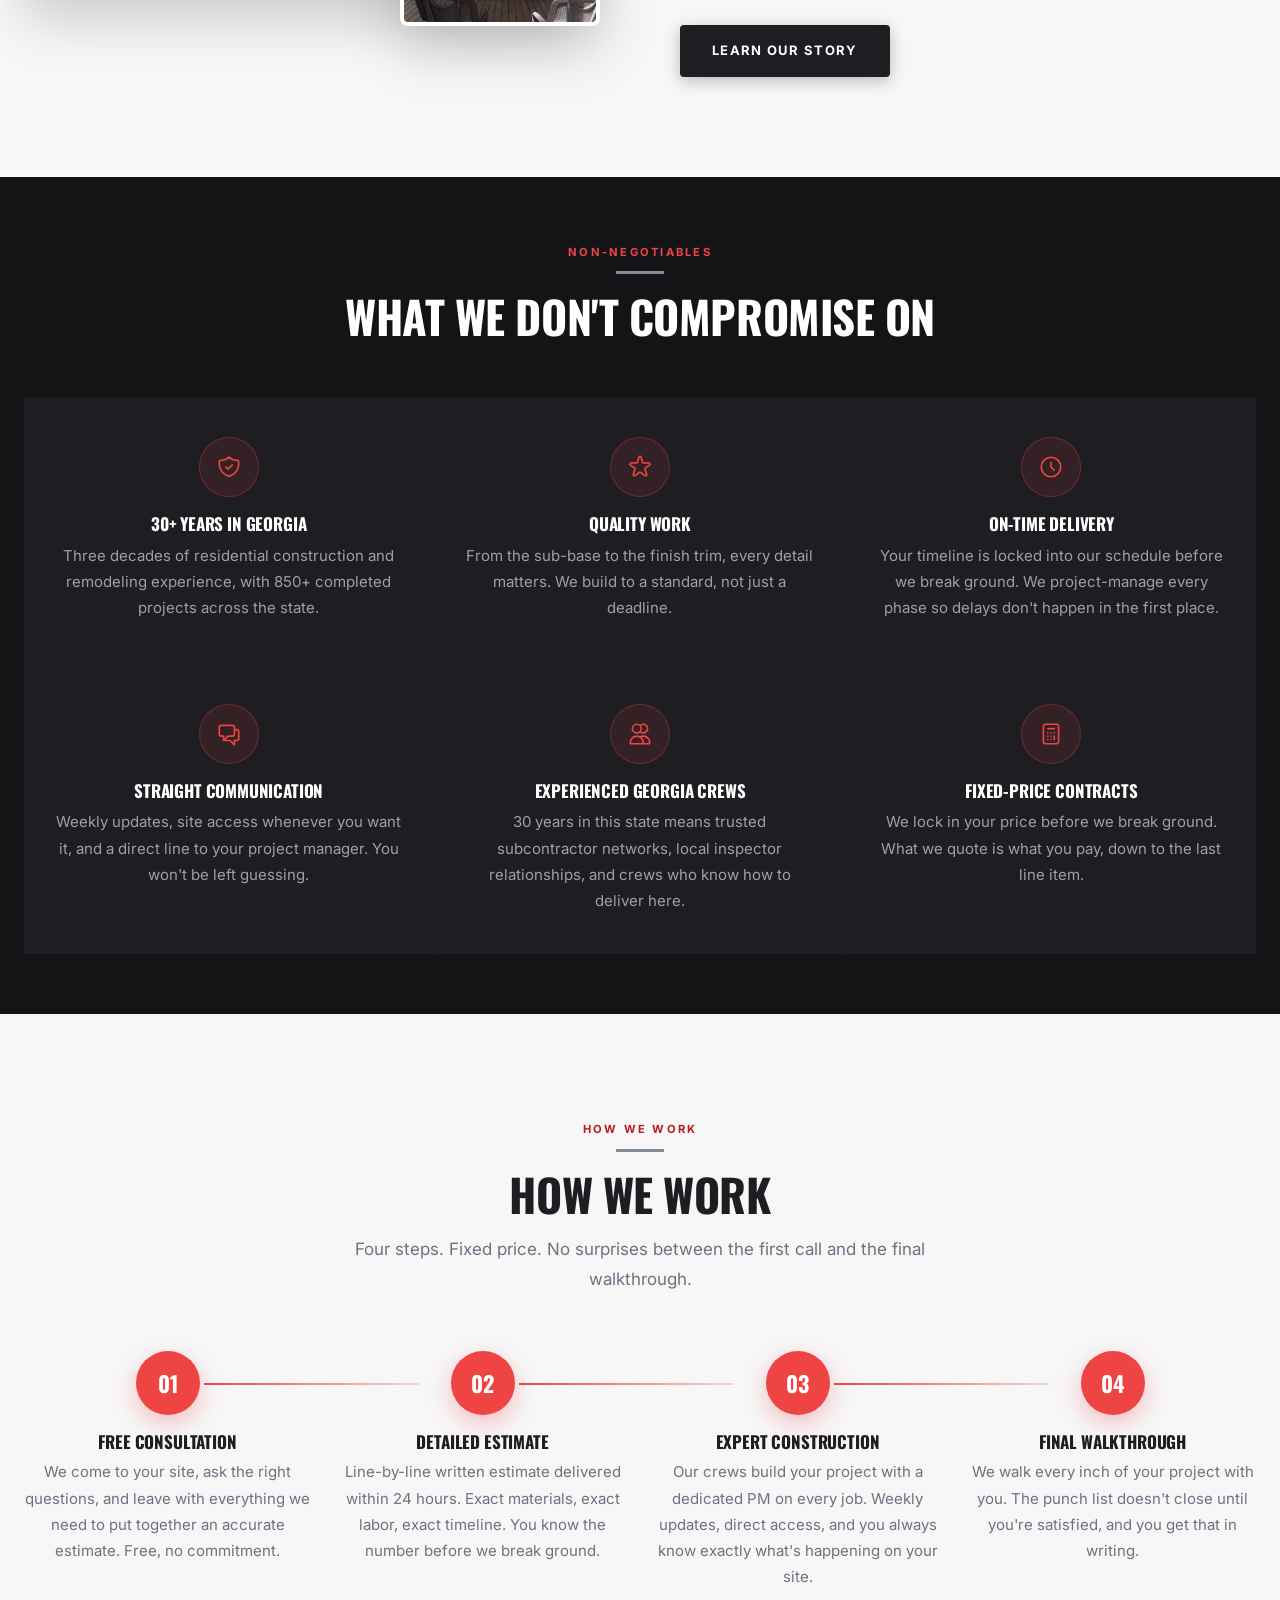
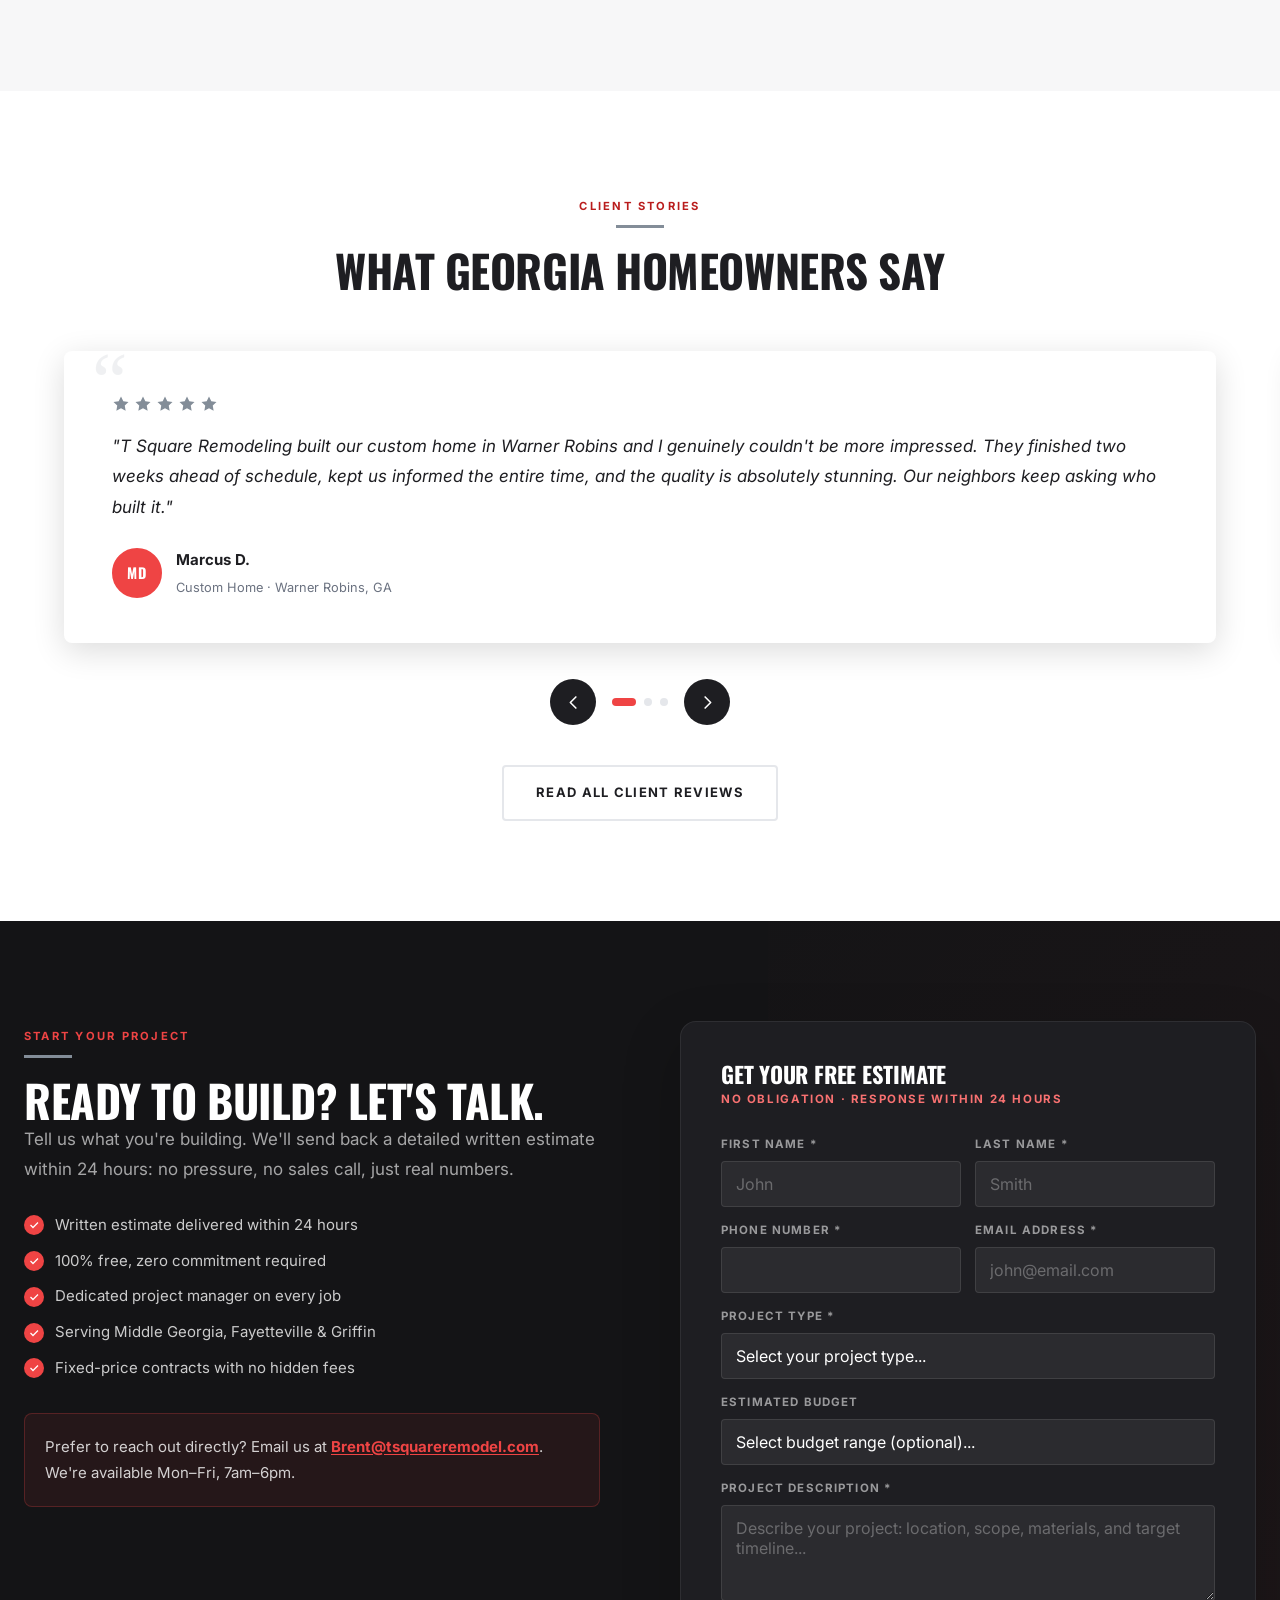
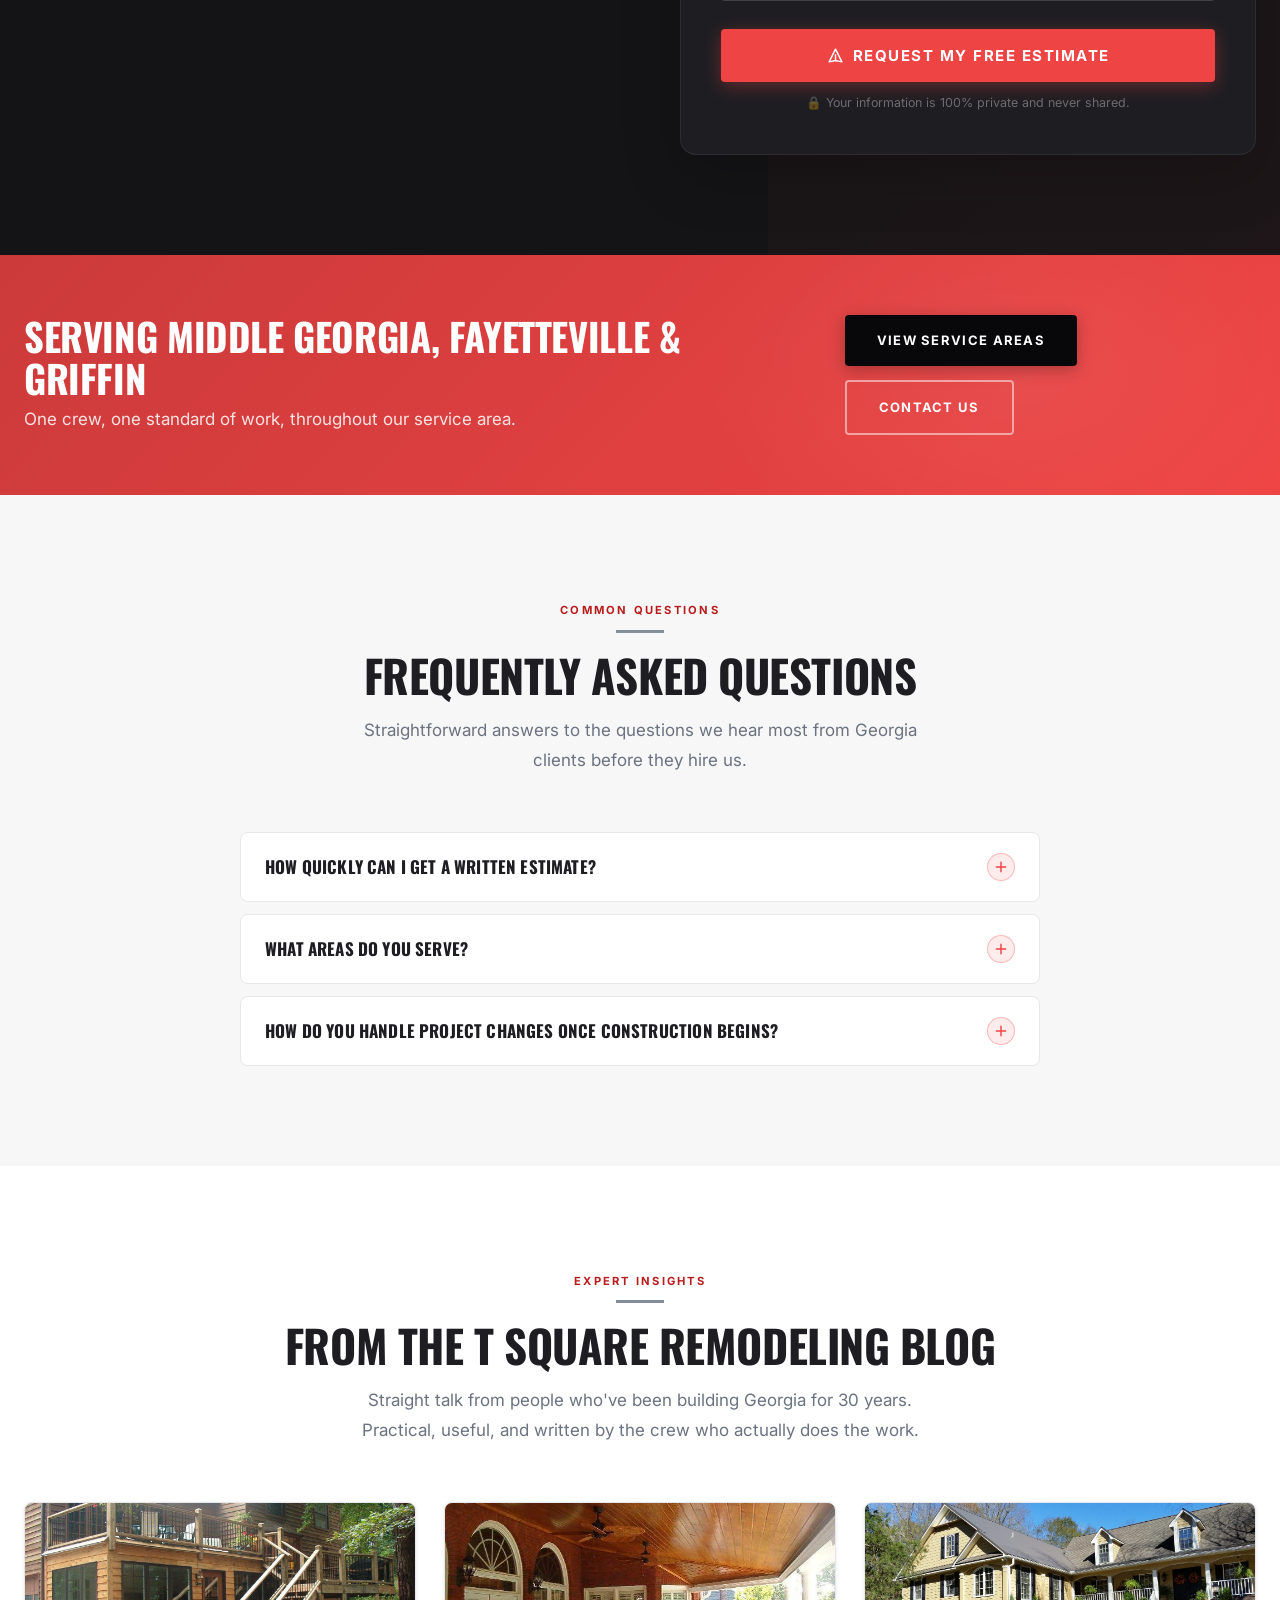
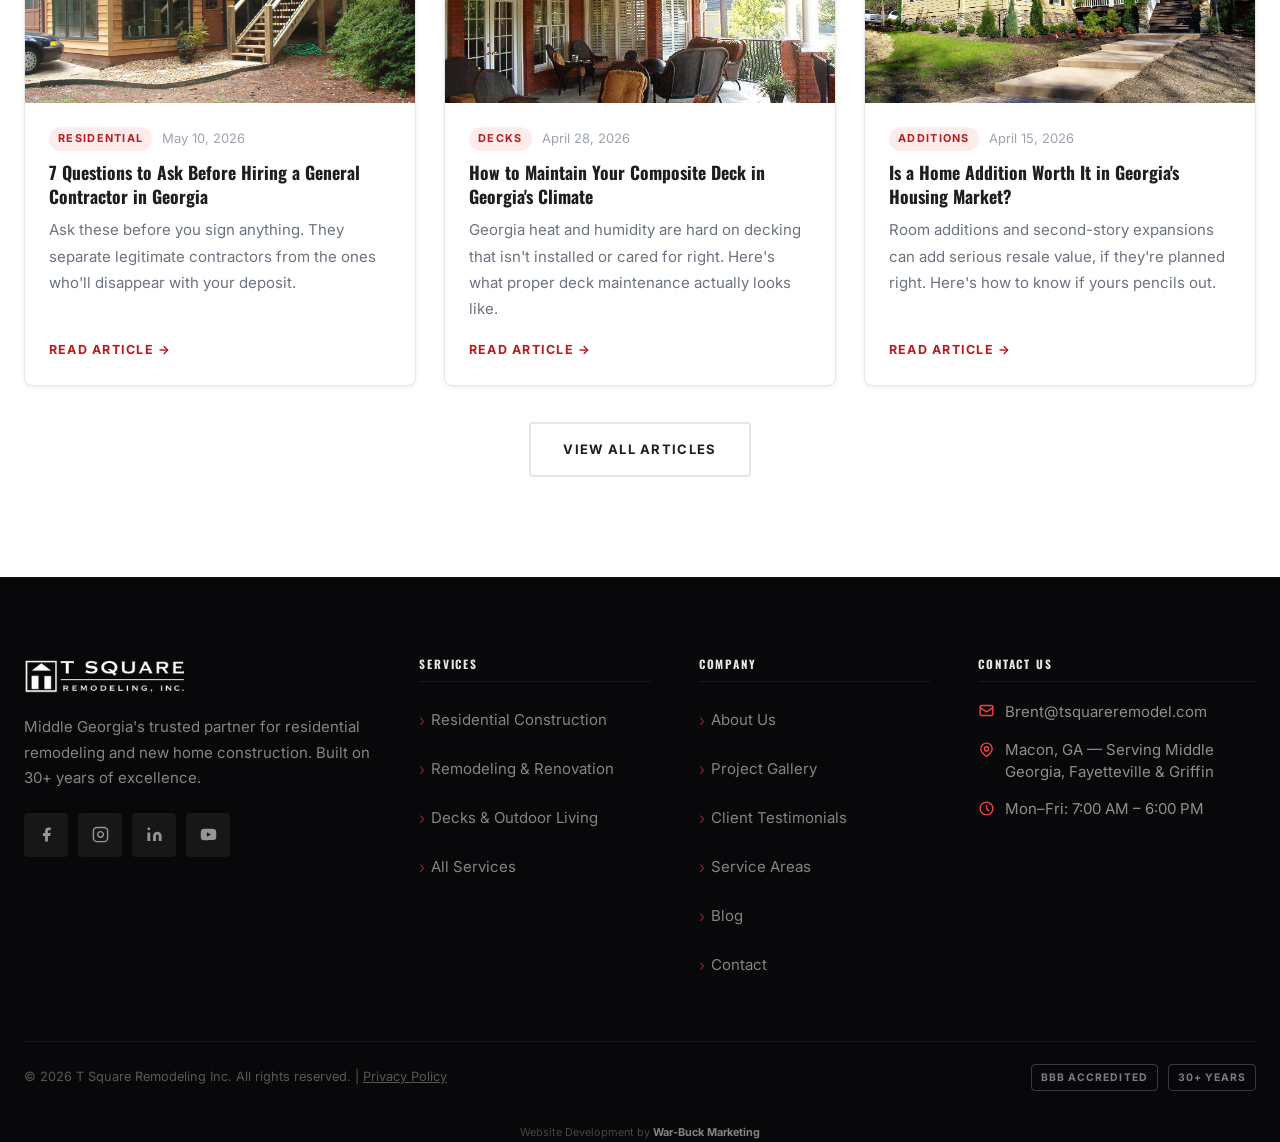
==== commit 17360655: "Brent's service/copy changes: Decks & Outdoor Living rename, remove licensed/insured/warranty claims" ====
--- a/index.html
+++ b/index.html
@@ -5,12 +5,12 @@
   <meta name="viewport" content="width=device-width, initial-scale=1.0" />
   <title>T Square Remodeling Inc. | Georgia's Premier Construction Company</title>
   <link rel="icon" href="data:image/svg+xml,<svg xmlns='http://www.w3.org/2000/svg' viewBox='0 0 32 32'><rect width='32' height='32' rx='4' fill='%2308080a'/><path d='M16,4 L7,10 L25,10 Z' fill='white'/><rect x='7' y='15' width='6' height='10' fill='white'/><rect x='19' y='15' width='6' height='10' fill='white'/></svg>" />
-  <meta name="description" content="T Square Remodeling Inc. — Georgia's trusted residential general contractor for luxury custom homes, remodeling, and concrete work. Licensed, insured, 30+ years. Free estimate within 24 hours." />
-  <meta name="keywords" content="residential construction company Georgia, home builder Warner Robins, custom home builder Macon, remodeling contractor Georgia, concrete contractor Georgia, general contractor near me" />
+  <meta name="description" content="T Square Remodeling Inc. — Georgia's trusted residential general contractor for luxury custom homes and remodeling. 30+ years. Free estimate within 24 hours." />
+  <meta name="keywords" content="residential construction company Georgia, home builder Warner Robins, custom home builder Macon, remodeling contractor Georgia, deck builder Georgia, general contractor near me" />
   <link rel="canonical" href="https://tsquareremodel.com/" />
   <meta property="og:title" content="T Square Remodeling Inc. | Georgia's Premier Construction Company" />
   <meta property="og:url" content="https://tsquareremodel.com/" />
-  <meta property="og:description" content="Premium residential construction across Georgia. 30+ years. 850+ projects. Licensed & insured. Get your free estimate today." />
+  <meta property="og:description" content="Premium residential construction across Georgia. 30+ years. 850+ projects. Get your free estimate today." />
   <meta property="og:type" content="website" />
   <meta property="og:image" content="https://tsquareremodel.com/images/deck-remodel-1.jpg" />
   <meta name="twitter:card" content="summary_large_image" />
@@ -23,13 +23,13 @@
     "@context": "https://schema.org",
     "@type": "GeneralContractor",
     "name": "T Square Remodeling Inc.",
-    "description": "Premium residential general contractor serving all of Georgia — new homes, remodeling, and concrete.",
+    "description": "Premium residential general contractor serving Middle Georgia, Fayetteville, and Griffin — new homes and remodeling.",
     "url": "https://tsquareremodel.com",
     "@id": "https://tsquareremodel.com",
     "url": "https://tsquareremodel.com",
     "email": "Brent@tsquareremodel.com",
     "address": { "@type": "PostalAddress", "addressLocality": "Macon", "addressRegion": "GA", "addressCountry": "US" },
-    "areaServed": "Georgia",
+    "areaServed": ["Middle Georgia", "Fayetteville, GA", "Griffin, GA"],
     "priceRange": "$$$$",
     "openingHours": "Mo-Fr 07:00-18:00",
     "sameAs": ["https://www.facebook.com/", "https://www.instagram.com/"],
@@ -41,10 +41,9 @@
     "@context": "https://schema.org",
     "@type": "FAQPage",
     "mainEntity": [
-      {"@type":"Question","name":"Are you licensed and insured in Georgia?","acceptedAnswer":{"@type":"Answer","text":"Yes. T Square Remodeling Inc. holds a current Georgia General Contractor license and carries full general liability insurance and workers' compensation coverage on every project."}},
       {"@type":"Question","name":"How quickly can I get an estimate?","acceptedAnswer":{"@type":"Answer","text":"We deliver detailed written estimates within 24 business hours of your initial inquiry. Free site visits are available throughout Georgia."}},
-      {"@type":"Question","name":"What areas of Georgia do you serve?","acceptedAnswer":{"@type":"Answer","text":"We serve all of Georgia — including Warner Robins, Macon, Columbus, Albany, Valdosta, Savannah, Augusta, Atlanta, and 50+ additional cities across all 159 counties."}},
-      {"@type":"Question","name":"Do you offer a warranty on your work?","acceptedAnswer":{"@type":"Answer","text":"Yes. Every completed project includes our 2-year workmanship warranty backed by 30+ years of reputation in the Georgia construction market."}}
+      {"@type":"Question","name":"What areas do you serve?","acceptedAnswer":{"@type":"Answer","text":"We serve Middle Georgia — including Macon, Warner Robins, Perry, Milledgeville, and Dublin — plus Fayetteville and Griffin."}},
+      {"@type":"Question","name":"How do you handle project changes once construction begins?","acceptedAnswer":{"@type":"Answer","text":"Every change is documented in a written change order signed by both parties before any additional work begins, specifying the exact cost and timeline impact before any additional work starts."}}
     ]
   }
   </script>
@@ -70,7 +69,7 @@
         <ul class="dropdown" role="menu">
           <li role="menuitem"><a href="residential.html">Residential Construction</a></li>
           <li role="menuitem"><a href="remodeling.html">Remodeling & Renovation</a></li>
-          <li role="menuitem"><a href="concrete.html">Concrete & Outdoor</a></li>
+          <li role="menuitem"><a href="concrete.html">Decks & Outdoor Living</a></li>
         </ul>
       </li>
       <li><a href="gallery.html">Gallery</a></li>
@@ -100,7 +99,7 @@
   <a href="services.html">Services</a>
   <a href="residential.html">Residential Construction</a>
   <a href="remodeling.html">Remodeling & Renovation</a>
-  <a href="concrete.html">Concrete & Outdoor</a>
+  <a href="concrete.html">Decks & Outdoor Living</a>
   <a href="gallery.html">Gallery</a>
   <a href="about.html">About Us</a>
   <a href="service-areas.html">Service Areas</a>
@@ -119,10 +118,10 @@
   <div class="hero-overlay" aria-hidden="true"></div>
   <div class="container hero-content">
     <div class="hero-badge" aria-label="Service area">
-      Licensed &amp; Insured &nbsp;·&nbsp; Serving All of Georgia
+      Serving Middle Georgia, Fayetteville & Griffin
     </div>
     <h1>Your Home.<br><span class="text-red">Our Reputation.</span><br>Built Right, Guaranteed.</h1>
-    <p class="hero-subtext">30+ years building custom homes and remodels across Georgia. Fixed pricing, a dedicated project manager, and a 2-year workmanship warranty on every job.</p>
+    <p class="hero-subtext">30+ years building custom homes and remodels across Georgia. Fixed pricing and a dedicated project manager on every job.</p>
     <div class="hero-ctas">
       <a href="#estimate" class="btn btn-red btn-lg">
         <svg xmlns="http://www.w3.org/2000/svg" fill="none" viewBox="0 0 24 24" stroke="currentColor" stroke-width="2"><path stroke-linecap="round" stroke-linejoin="round" d="M9 12h6m-6 4h6m2 5H7a2 2 0 01-2-2V5a2 2 0 012-2h5.586a1 1 0 01.707.293l5.414 5.414a1 1 0 01.293.707V19a2 2 0 01-2 2z"/></svg>
@@ -167,7 +166,7 @@
       <span class="eyebrow">What We Build</span>
       <span class="header-line"></span>
       <h2>Full-Spectrum Construction Services</h2>
-      <p>New builds, full renovations, concrete work, site prep: we handle every phase. One licensed crew. One fixed price. One company you can actually count on.</p>
+      <p>New builds, full renovations, decks and outdoor living: we handle every phase. One crew. One fixed price. One company you can actually count on.</p>
     </div>
     <div class="grid-3 fade-up">
       <article class="service-card">
@@ -211,27 +210,27 @@
       </article>
       <article class="service-card stagger-3">
         <div class="service-card-img">
-          <img src="images/outdoor-living-1.jpg" alt="Concrete and outdoor living Georgia" loading="lazy" width="800" height="440" />
+          <img src="images/outdoor-living-1.jpg" alt="Custom deck and outdoor living Georgia" loading="lazy" width="800" height="440" />
         </div>
         <div class="service-card-body">
           <div class="service-card-icon" aria-hidden="true">
             <svg xmlns="http://www.w3.org/2000/svg" fill="none" viewBox="0 0 24 24" stroke="currentColor" stroke-width="1.5" width="24" height="24"><path stroke-linecap="round" stroke-linejoin="round" d="M4 6a2 2 0 012-2h2a2 2 0 012 2v2a2 2 0 01-2 2H6a2 2 0 01-2-2V6zM14 6a2 2 0 012-2h2a2 2 0 012 2v2a2 2 0 01-2 2h-2a2 2 0 01-2-2V6zM4 16a2 2 0 012-2h2a2 2 0 012 2v2a2 2 0 01-2 2H6a2 2 0 01-2-2v-2zM14 16a2 2 0 012-2h2a2 2 0 012 2v2a2 2 0 01-2 2h-2a2 2 0 01-2-2v-2z"/></svg>
           </div>
-          <h3>Concrete & Outdoor</h3>
-          <p>Driveways, patios, retaining walls, outdoor kitchens, pool decks. Built right for Georgia's climate, with no shortcuts on the sub-base or the finish.</p>
+          <h3>Decks & Outdoor Living</h3>
+          <p>Custom decks, screened and covered porches, and outdoor living spaces. TrexPro® and TimberTech Pro® composite decking specialists, built right for Georgia's climate.</p>
           <a href="concrete.html" class="btn btn-outline btn-sm">Learn More</a>
         </div>
       </article>
       <article class="service-card stagger-4">
         <div class="service-card-img">
-          <img src="images/outdoor-living-3.jpg" alt="Screened porch and deck build Georgia" loading="lazy" width="800" height="440" />
+          <img src="images/outdoor-living-3.jpg" alt="Basement finishing Georgia" loading="lazy" width="800" height="440" />
         </div>
         <div class="service-card-body">
           <div class="service-card-icon" aria-hidden="true">
             <svg xmlns="http://www.w3.org/2000/svg" fill="none" viewBox="0 0 24 24" stroke="currentColor" stroke-width="1.5" width="24" height="24"><path stroke-linecap="round" stroke-linejoin="round" d="M9 20l-5.447-2.724A1 1 0 013 16.382V5.618a1 1 0 011.447-.894L9 7m0 13l6-3m-6 3V7m6 10l4.553 2.276A1 1 0 0021 18.382V7.618a1 1 0 00-.553-.894L15 4m0 13V4m0 0L9 7"/></svg>
           </div>
-          <h3>Site Work & Grading</h3>
-          <p>Land clearing, grading, excavation, and utility prep. The groundwork has to be right, so we don't skip steps just to move faster.</p>
+          <h3>Basement Finishing</h3>
+          <p>Turn unfinished basement space into real living space: framing, electrical, drywall, and finish work done to code and built to last.</p>
           <a href="services.html" class="btn btn-outline btn-sm">Learn More</a>
         </div>
       </article>
@@ -261,7 +260,7 @@
     <div class="about-intro-grid">
       <div class="about-img-stack fade-in">
         <div class="about-img-main">
-          <img src="images/home-addition-1.jpg" alt="Professional licensed construction crew Georgia" loading="lazy" width="900" height="480" />
+          <img src="images/home-addition-1.jpg" alt="Professional construction crew Georgia" loading="lazy" width="900" height="480" />
         </div>
         <div class="about-img-accent">
           <img src="images/outdoor-living-3.jpg" alt="Construction planning session" loading="lazy" width="400" height="320" />
@@ -278,12 +277,10 @@
         <p style="margin-bottom:14px;">We've seen what bad contractors do: missed deadlines, surprise bills, unanswered calls, work that fails inspection. It's why we built T Square differently from day one.</p>
         <p style="margin-bottom:28px;">850+ projects across Georgia. Not one of them left without a final walkthrough. Not one client left without a direct line to their project manager. That's just how we've stayed in business for 30 years.</p>
         <ul class="split-list">
-          <li style="color:var(--dark);">Licensed, bonded & fully insured across all of Georgia</li>
           <li style="color:var(--dark);">Dedicated project manager on every single job</li>
           <li style="color:var(--dark);">Transparent pricing: detailed line-item estimates, no surprises</li>
           <li style="color:var(--dark);">On-time completion built into how we schedule every job</li>
           <li style="color:var(--dark);">Premium materials sourced from Georgia's most trusted suppliers</li>
-          <li style="color:var(--dark);">2-year workmanship warranty, backed by 30 years of reputation</li>
         </ul>
         <a href="about.html" class="btn btn-dark" style="margin-top:30px;">Learn Our Story</a>
       </div>
@@ -302,8 +299,8 @@
     <div class="trust-grid fade-up">
       <div class="trust-item">
         <div class="trust-icon" aria-hidden="true"><svg xmlns="http://www.w3.org/2000/svg" fill="none" viewBox="0 0 24 24" stroke="currentColor" stroke-width="1.5"><path stroke-linecap="round" stroke-linejoin="round" d="M9 12l2 2 4-4m5.618-4.016A11.955 11.955 0 0112 2.944a11.955 11.955 0 01-8.618 3.04A12.02 12.02 0 003 9c0 5.591 3.824 10.29 9 11.622 5.176-1.332 9-6.03 9-11.622 0-1.042-.133-2.052-.382-3.016z"/></svg></div>
-        <h4>Licensed &amp; Fully Insured</h4>
-        <p>State licensing, liability coverage, and workers' comp on every project. Your property and peace of mind are protected.</p>
+        <h4>30+ Years in Georgia</h4>
+        <p>Three decades of residential construction and remodeling experience, with 850+ completed projects across the state.</p>
       </div>
       <div class="trust-item">
         <div class="trust-icon" aria-hidden="true"><svg xmlns="http://www.w3.org/2000/svg" fill="none" viewBox="0 0 24 24" stroke="currentColor" stroke-width="1.5"><path stroke-linecap="round" stroke-linejoin="round" d="M11.049 2.927c.3-.921 1.603-.921 1.902 0l1.519 4.674a1 1 0 00.95.69h4.915c.969 0 1.371 1.24.588 1.81l-3.976 2.888a1 1 0 00-.363 1.118l1.518 4.674c.3.922-.755 1.688-1.538 1.118l-3.976-2.888a1 1 0 00-1.176 0l-3.976 2.888c-.783.57-1.838-.197-1.538-1.118l1.518-4.674a1 1 0 00-.363-1.118l-3.976-2.888c-.784-.57-.38-1.81.588-1.81h4.914a1 1 0 00.951-.69l1.519-4.674z"/></svg></div>
@@ -357,7 +354,7 @@
       <div class="process-step">
         <div class="step-num" aria-hidden="true">03</div>
         <h4>Expert Construction</h4>
-        <p>Licensed crews build your project with a dedicated PM on every job. Weekly updates, direct access, and you always know exactly what's happening on your site.</p>
+        <p>Our crews build your project with a dedicated PM on every job. Weekly updates, direct access, and you always know exactly what's happening on your site.</p>
       </div>
       <div class="process-step">
         <div class="step-num" aria-hidden="true">04</div>
@@ -422,7 +419,7 @@
             <p class="testimonial-text">"Complete kitchen and master bath renovation. The transformation is unreal, it feels like an entirely different home. The crew was professional, respectful of our space, finished on budget, and on schedule. I've already referred three people in my neighborhood."</p>
             <div class="testimonial-author">
               <div class="author-avatar author-initials">PL</div>
-              <div><span class="author-name">Priya L.</span><span class="author-title">Full Renovation · Alpharetta, GA</span></div>
+              <div><span class="author-name">Priya L.</span><span class="author-title">Full Renovation · Milledgeville, GA</span></div>
             </div>
           </div>
         </div>
@@ -459,8 +456,8 @@
         <ul class="cta-checklist">
           <li>Written estimate delivered within 24 hours</li>
           <li>100% free, zero commitment required</li>
-          <li>Licensed Georgia contractor on every project</li>
-          <li>50+ cities served across all of Georgia</li>
+          <li>Dedicated project manager on every job</li>
+          <li>Serving Middle Georgia, Fayetteville & Griffin</li>
           <li>Fixed-price contracts with no hidden fees</li>
         </ul>
         <div style="margin-top:32px; padding:20px; background:rgba(239,68,68,0.08); border:1px solid rgba(239,68,68,0.25); border-radius:var(--radius-md);">
@@ -497,9 +494,8 @@
               <option value="">Select your project type...</option>
               <option>Residential New Construction</option>
               <option>Remodeling / Renovation</option>
-              <option>Concrete & Flatwork</option>
-              <option>Outdoor / Hardscaping</option>
-              <option>Site Work & Grading</option>
+              <option>Basement Finishing</option>
+              <option>Decks & Outdoor Living</option>
               <option>Other</option>
             </select>
           </div>
@@ -534,8 +530,8 @@
   <div class="container">
     <div class="cta-banner-inner">
       <div>
-        <h2>Serving Georgia From Atlanta to Savannah</h2>
-        <p>50+ cities. All 159 counties. One licensed crew, one standard of work, wherever you build in Georgia.</p>
+        <h2>Serving Middle Georgia, Fayetteville & Griffin</h2>
+        <p>One crew, one standard of work, throughout our service area.</p>
       </div>
       <div style="display:flex; gap:14px; flex-wrap:wrap;">
         <a href="service-areas.html" class="btn btn-dark">View Service Areas</a>
@@ -557,38 +553,24 @@
     <div class="faq-list fade-up">
       <div class="faq-item">
         <button class="faq-q" aria-expanded="false" aria-controls="faq-1">
-          Are you licensed and insured to operate in Georgia?
-          <span class="faq-icon" aria-hidden="true"><svg xmlns="http://www.w3.org/2000/svg" fill="none" viewBox="0 0 24 24" stroke="currentColor" stroke-width="2.5" width="14" height="14"><path stroke-linecap="round" stroke-linejoin="round" d="M12 4v16m8-8H4"/></svg></span>
-        </button>
-        <div class="faq-a" id="faq-1"><div class="faq-a-inner">Yes, absolutely. T Square Remodeling Inc. holds a current Georgia General Contractor license and carries full general liability insurance and workers' compensation on every project. Ask us for our license number and a current certificate of insurance and we'll send them over before any work begins.</div></div>
-      </div>
-      <div class="faq-item">
-        <button class="faq-q" aria-expanded="false" aria-controls="faq-2">
           How quickly can I get a written estimate?
           <span class="faq-icon" aria-hidden="true"><svg xmlns="http://www.w3.org/2000/svg" fill="none" viewBox="0 0 24 24" stroke="currentColor" stroke-width="2.5" width="14" height="14"><path stroke-linecap="round" stroke-linejoin="round" d="M12 4v16m8-8H4"/></svg></span>
         </button>
-        <div class="faq-a" id="faq-2"><div class="faq-a-inner">We deliver detailed written estimates within 24 business hours of your inquiry. For larger or more complex projects, we schedule a free site visit first, so the number you get is the real number, not a low-ball figure that climbs once you've signed.</div></div>
+        <div class="faq-a" id="faq-1"><div class="faq-a-inner">We deliver detailed written estimates within 24 business hours of your inquiry. For larger or more complex projects, we schedule a free site visit first, so the number you get is the real number, not a low-ball figure that climbs once you've signed.</div></div>
+      </div>
+      <div class="faq-item">
+        <button class="faq-q" aria-expanded="false" aria-controls="faq-2">
+          What areas do you serve?
+          <span class="faq-icon" aria-hidden="true"><svg xmlns="http://www.w3.org/2000/svg" fill="none" viewBox="0 0 24 24" stroke="currentColor" stroke-width="2.5" width="14" height="14"><path stroke-linecap="round" stroke-linejoin="round" d="M12 4v16m8-8H4"/></svg></span>
+        </button>
+        <div class="faq-a" id="faq-2"><div class="faq-a-inner">We serve Middle Georgia, including Macon, Warner Robins, Perry, Milledgeville, and Dublin, plus Fayetteville and Griffin. <a href="service-areas.html" style="color:var(--red-ink); font-weight:600;">View our full service area map →</a></div></div>
       </div>
       <div class="faq-item">
         <button class="faq-q" aria-expanded="false" aria-controls="faq-3">
-          What areas of Georgia do you serve?
-          <span class="faq-icon" aria-hidden="true"><svg xmlns="http://www.w3.org/2000/svg" fill="none" viewBox="0 0 24 24" stroke="currentColor" stroke-width="2.5" width="14" height="14"><path stroke-linecap="round" stroke-linejoin="round" d="M12 4v16m8-8H4"/></svg></span>
-        </button>
-        <div class="faq-a" id="faq-3"><div class="faq-a-inner">We serve all of Georgia, including Warner Robins, Macon, Columbus, Albany, Valdosta, Savannah, Augusta, Atlanta, and 50+ additional cities. <a href="service-areas.html" style="color:var(--red-ink); font-weight:600;">View our full service area map →</a></div></div>
-      </div>
-      <div class="faq-item">
-        <button class="faq-q" aria-expanded="false" aria-controls="faq-4">
-          Do you offer a warranty on your construction work?
-          <span class="faq-icon" aria-hidden="true"><svg xmlns="http://www.w3.org/2000/svg" fill="none" viewBox="0 0 24 24" stroke="currentColor" stroke-width="2.5" width="14" height="14"><path stroke-linecap="round" stroke-linejoin="round" d="M12 4v16m8-8H4"/></svg></span>
-        </button>
-        <div class="faq-a" id="faq-4"><div class="faq-a-inner">Yes. Every completed project includes our 2-year workmanship warranty. Beyond that, all structural materials carry their own manufacturer warranties which we pass through directly to you. It's the same standard we've built our reputation on for 30 years, just now in writing.</div></div>
-      </div>
-      <div class="faq-item">
-        <button class="faq-q" aria-expanded="false" aria-controls="faq-5">
           How do you handle project changes once construction begins?
           <span class="faq-icon" aria-hidden="true"><svg xmlns="http://www.w3.org/2000/svg" fill="none" viewBox="0 0 24 24" stroke="currentColor" stroke-width="2.5" width="14" height="14"><path stroke-linecap="round" stroke-linejoin="round" d="M12 4v16m8-8H4"/></svg></span>
         </button>
-        <div class="faq-a" id="faq-5"><div class="faq-a-inner">Every change is documented in a written change order signed by both parties before any additional work begins. The change order specifies the exact cost and timeline impact. You'll know the number and sign off on it before we ever pick up a tool, so there's nothing waiting for you at the end of the job.</div></div>
+        <div class="faq-a" id="faq-3"><div class="faq-a-inner">Every change is documented in a written change order signed by both parties before any additional work begins. The change order specifies the exact cost and timeline impact. You'll know the number and sign off on it before we ever pick up a tool, so there's nothing waiting for you at the end of the job.</div></div>
       </div>
     </div>
   </div>
@@ -614,11 +596,11 @@
         </div>
       </article>
       <article class="blog-card">
-        <div class="blog-card-img"><img src="images/outdoor-living-1.jpg" alt="Concrete driveway maintenance Georgia climate" loading="lazy" width="600" height="400" /></div>
+        <div class="blog-card-img"><img src="images/outdoor-living-1.jpg" alt="Composite deck maintenance Georgia climate" loading="lazy" width="600" height="400" /></div>
         <div class="blog-card-body">
-          <div class="blog-meta"><span class="blog-category">Concrete</span><span class="blog-date">April 28, 2026</span></div>
-          <h3>How to Extend the Life of Your Concrete Driveway in Georgia's Climate</h3>
-          <p>Georgia heat and humidity destroy driveways poured wrong. Here's what proper installation and maintenance actually looks like.</p>
+          <div class="blog-meta"><span class="blog-category">Decks</span><span class="blog-date">April 28, 2026</span></div>
+          <h3>How to Maintain Your Composite Deck in Georgia's Climate</h3>
+          <p>Georgia heat and humidity are hard on decking that isn't installed or cared for right. Here's what proper deck maintenance actually looks like.</p>
           <a href="blog-post-2.html" class="read-more">Read Article →</a>
         </div>
       </article>
@@ -646,7 +628,7 @@
     <div class="footer-grid">
       <div class="footer-brand">
         <a href="index.html" class="nav-logo" aria-label="T Square Remodeling Inc. Home"><img src="images/logo.png" alt="T Square Remodeling Inc." width="220" height="52"></a>
-        <p>Georgia's trusted partner for residential remodeling and new home construction. Licensed, insured, and built on 30+ years of excellence across all 159 counties.</p>
+        <p>Middle Georgia's trusted partner for residential remodeling and new home construction. Built on 30+ years of excellence.</p>
         <div class="footer-socials">
           <a href="#" class="social-btn" aria-label="Follow us on Facebook"><svg xmlns="http://www.w3.org/2000/svg" fill="currentColor" viewBox="0 0 24 24" aria-hidden="true"><path d="M18 2h-3a5 5 0 00-5 5v3H7v4h3v8h4v-8h3l1-4h-4V7a1 1 0 011-1h3z"/></svg></a>
           <a href="#" class="social-btn" aria-label="Follow us on Instagram"><svg xmlns="http://www.w3.org/2000/svg" fill="none" stroke="currentColor" stroke-width="2" viewBox="0 0 24 24" aria-hidden="true"><rect x="2" y="2" width="20" height="20" rx="5" ry="5"/><path d="M16 11.37A4 4 0 1112.63 8 4 4 0 0116 11.37z"/><line x1="17.5" y1="6.5" x2="17.51" y2="6.5"/></svg></a>
@@ -659,7 +641,7 @@
         <ul class="footer-links">
           <li><a href="residential.html">Residential Construction</a></li>
           <li><a href="remodeling.html">Remodeling & Renovation</a></li>
-          <li><a href="concrete.html">Concrete & Outdoor</a></li>
+          <li><a href="concrete.html">Decks & Outdoor Living</a></li>
           <li><a href="services.html">All Services</a></li>
         </ul>
       </div>
@@ -682,7 +664,7 @@
         </div>
         <div class="footer-contact-item">
           <svg xmlns="http://www.w3.org/2000/svg" fill="none" viewBox="0 0 24 24" stroke="currentColor" stroke-width="2" aria-hidden="true"><path stroke-linecap="round" stroke-linejoin="round" d="M17.657 16.657L13.414 20.9a1.998 1.998 0 01-2.827 0l-4.244-4.243a8 8 0 1111.314 0z"/><path stroke-linecap="round" stroke-linejoin="round" d="M15 11a3 3 0 11-6 0 3 3 0 016 0z"/></svg>
-          <span>Macon, GA — Serving All of Georgia</span>
+          <span>Macon, GA — Serving Middle Georgia, Fayetteville & Griffin</span>
         </div>
         <div class="footer-contact-item">
           <svg xmlns="http://www.w3.org/2000/svg" fill="none" viewBox="0 0 24 24" stroke="currentColor" stroke-width="2" aria-hidden="true"><path stroke-linecap="round" stroke-linejoin="round" d="M12 8v4l3 3m6-3a9 9 0 11-18 0 9 9 0 0118 0z"/></svg>
@@ -693,8 +675,6 @@
     <div class="footer-bottom">
       <p>© 2026 T Square Remodeling Inc. All rights reserved. | <a href="#" style="color:inherit; text-decoration:underline;">Privacy Policy</a></p>
       <div class="footer-badges">
-        <span class="badge">Licensed</span>
-        <span class="badge">Insured</span>
         <span class="badge">BBB Accredited</span>
         <span class="badge">30+ Years</span>
       </div>
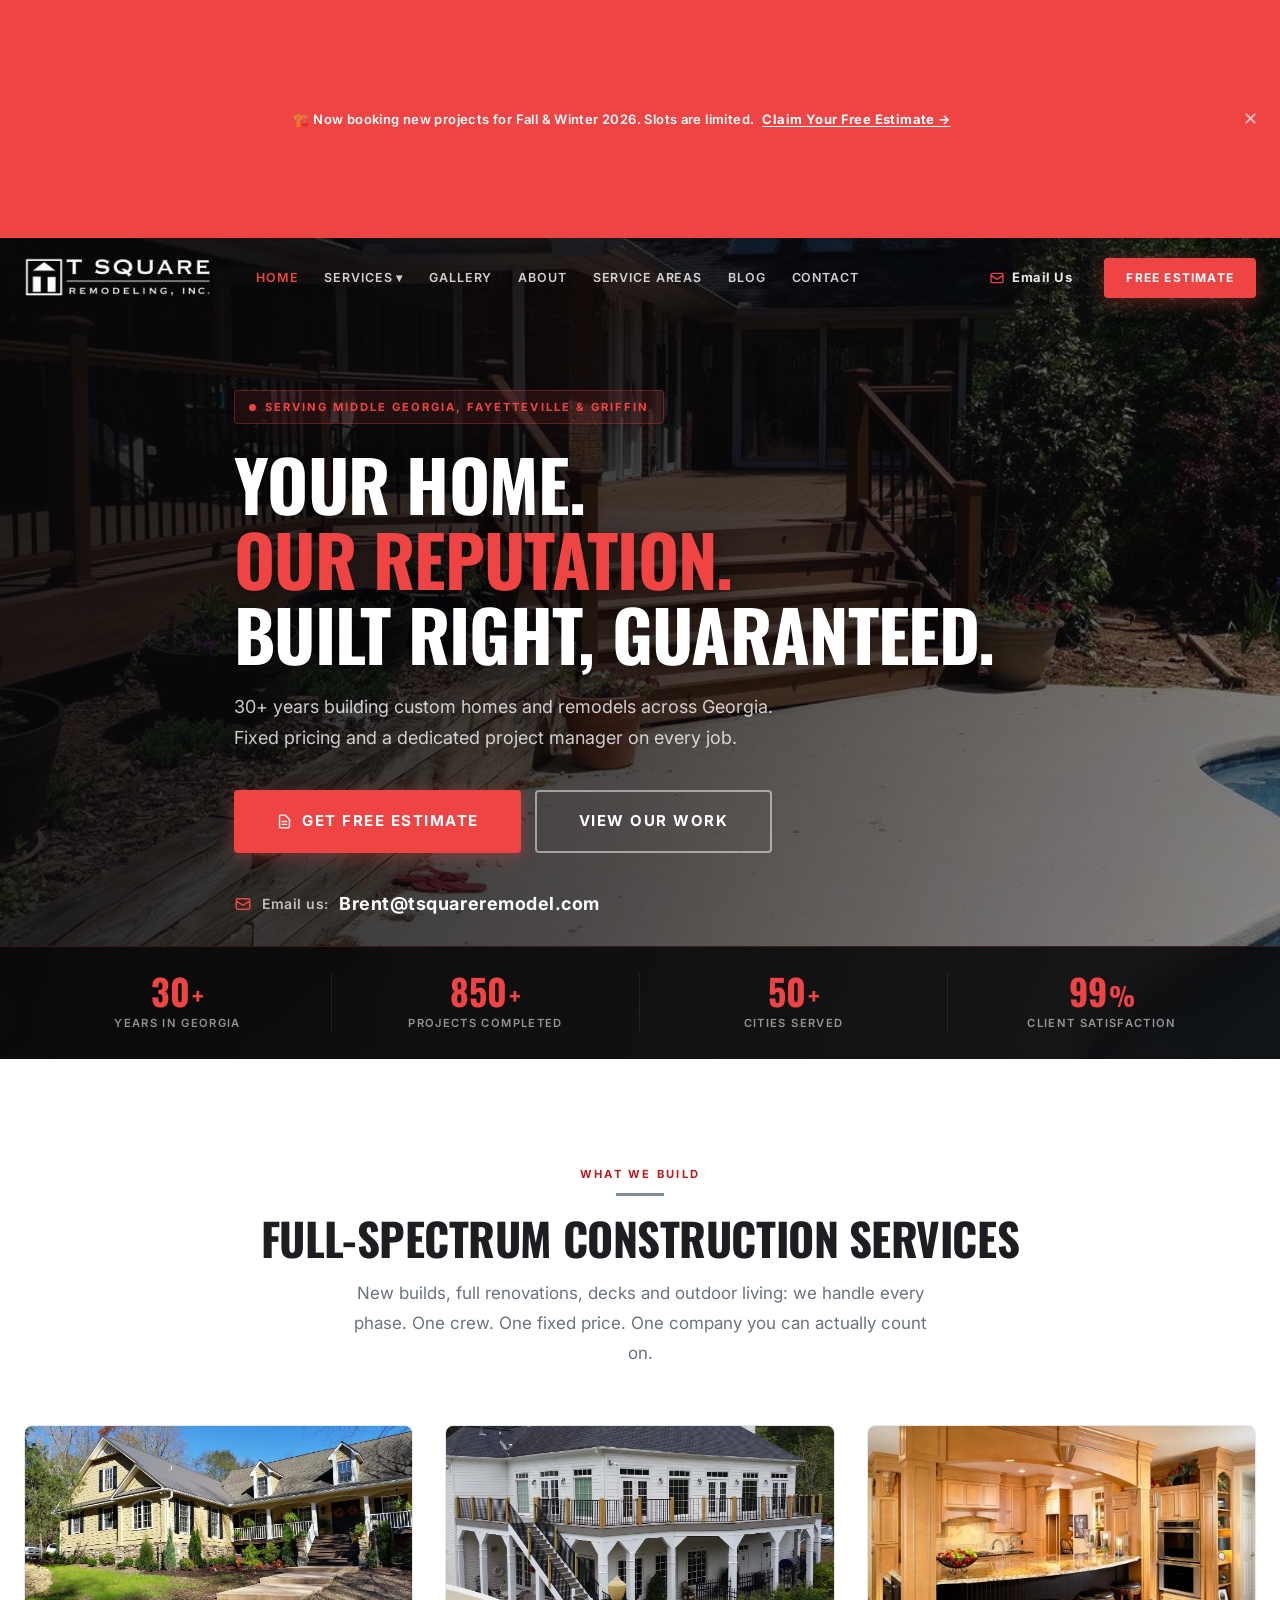
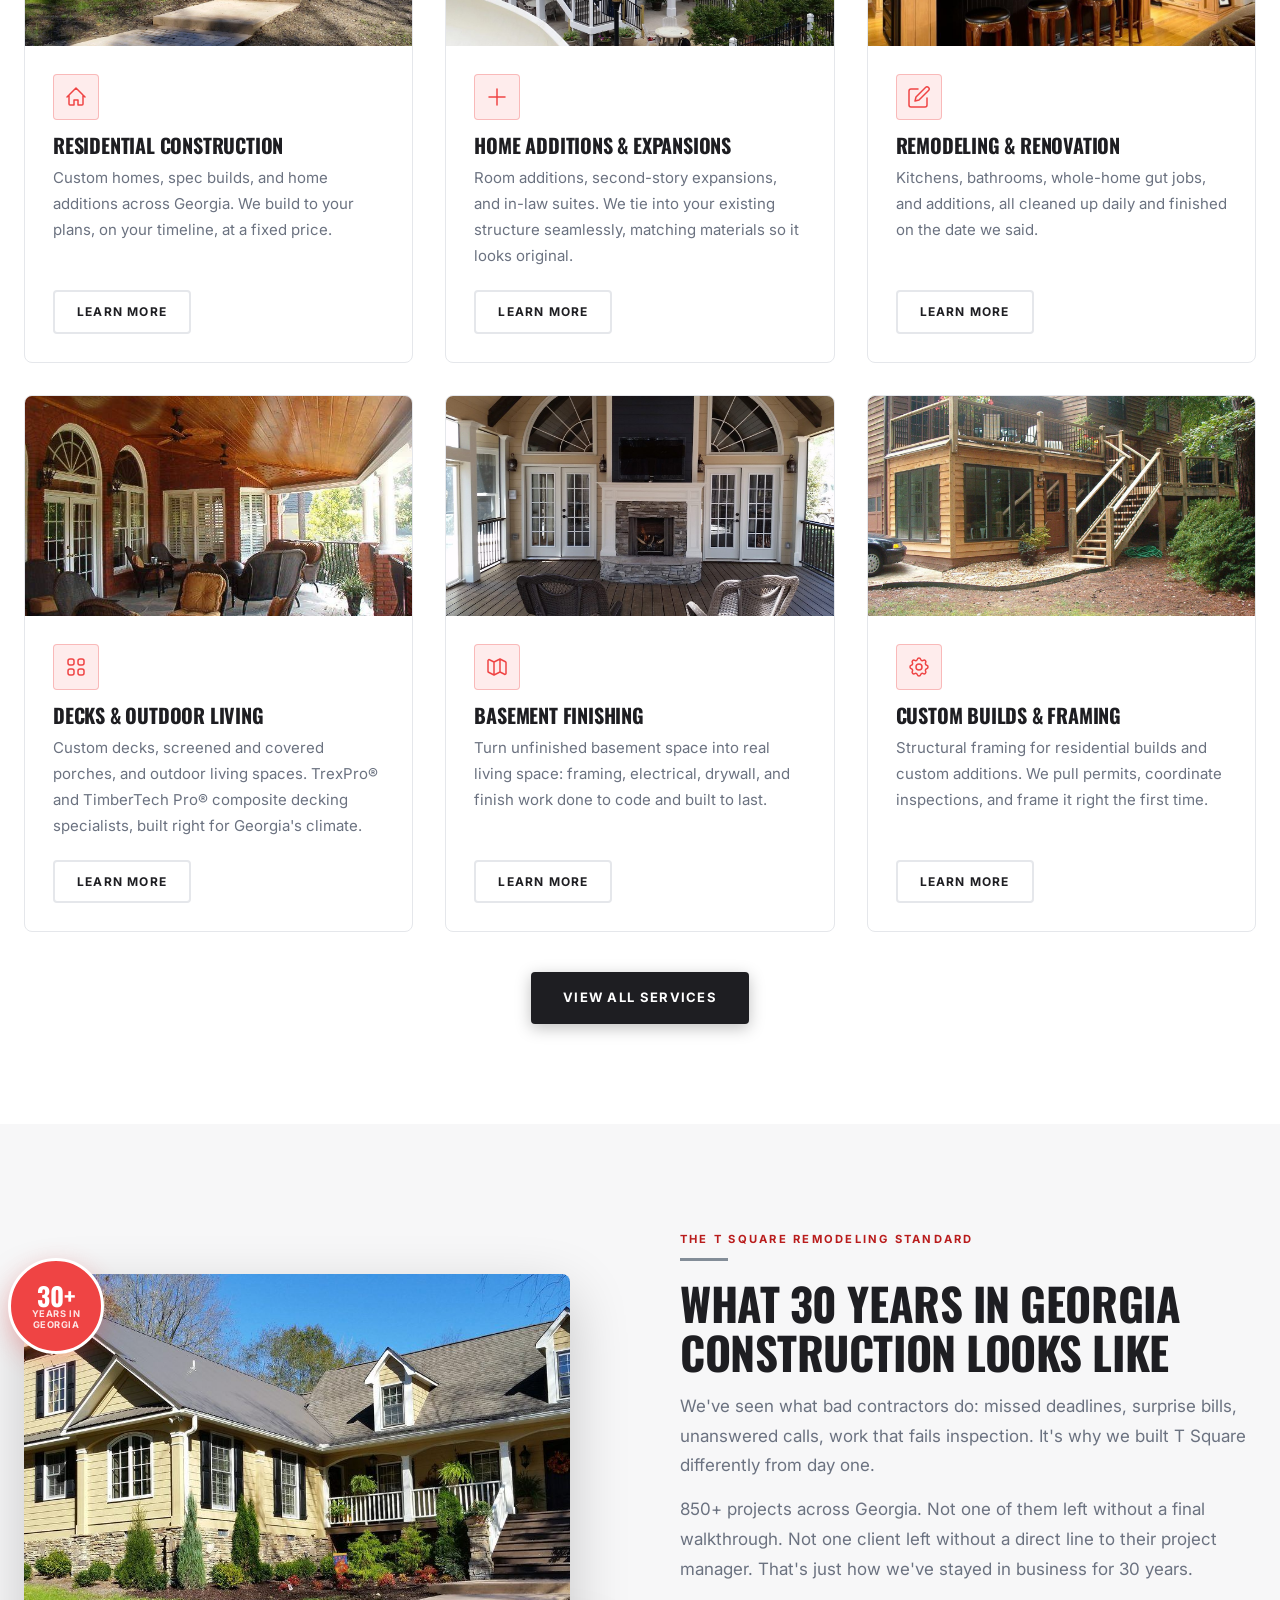
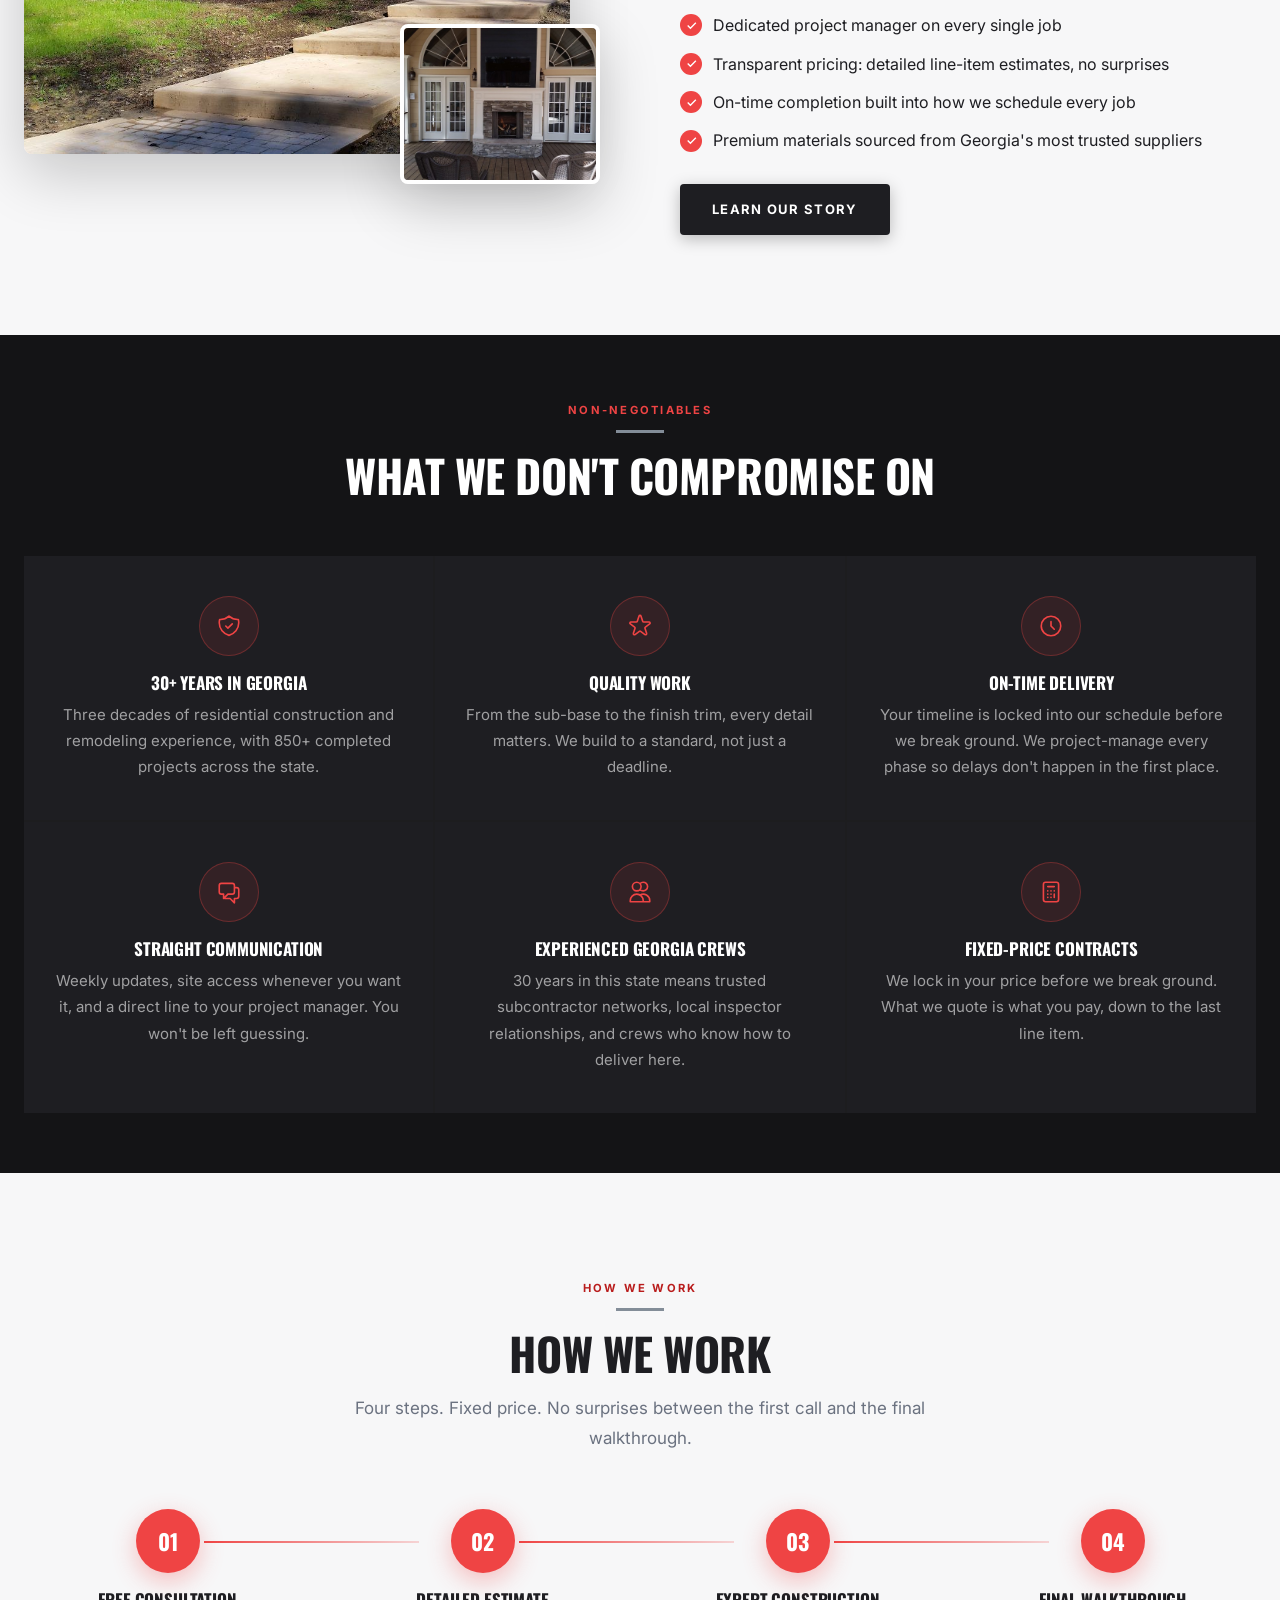
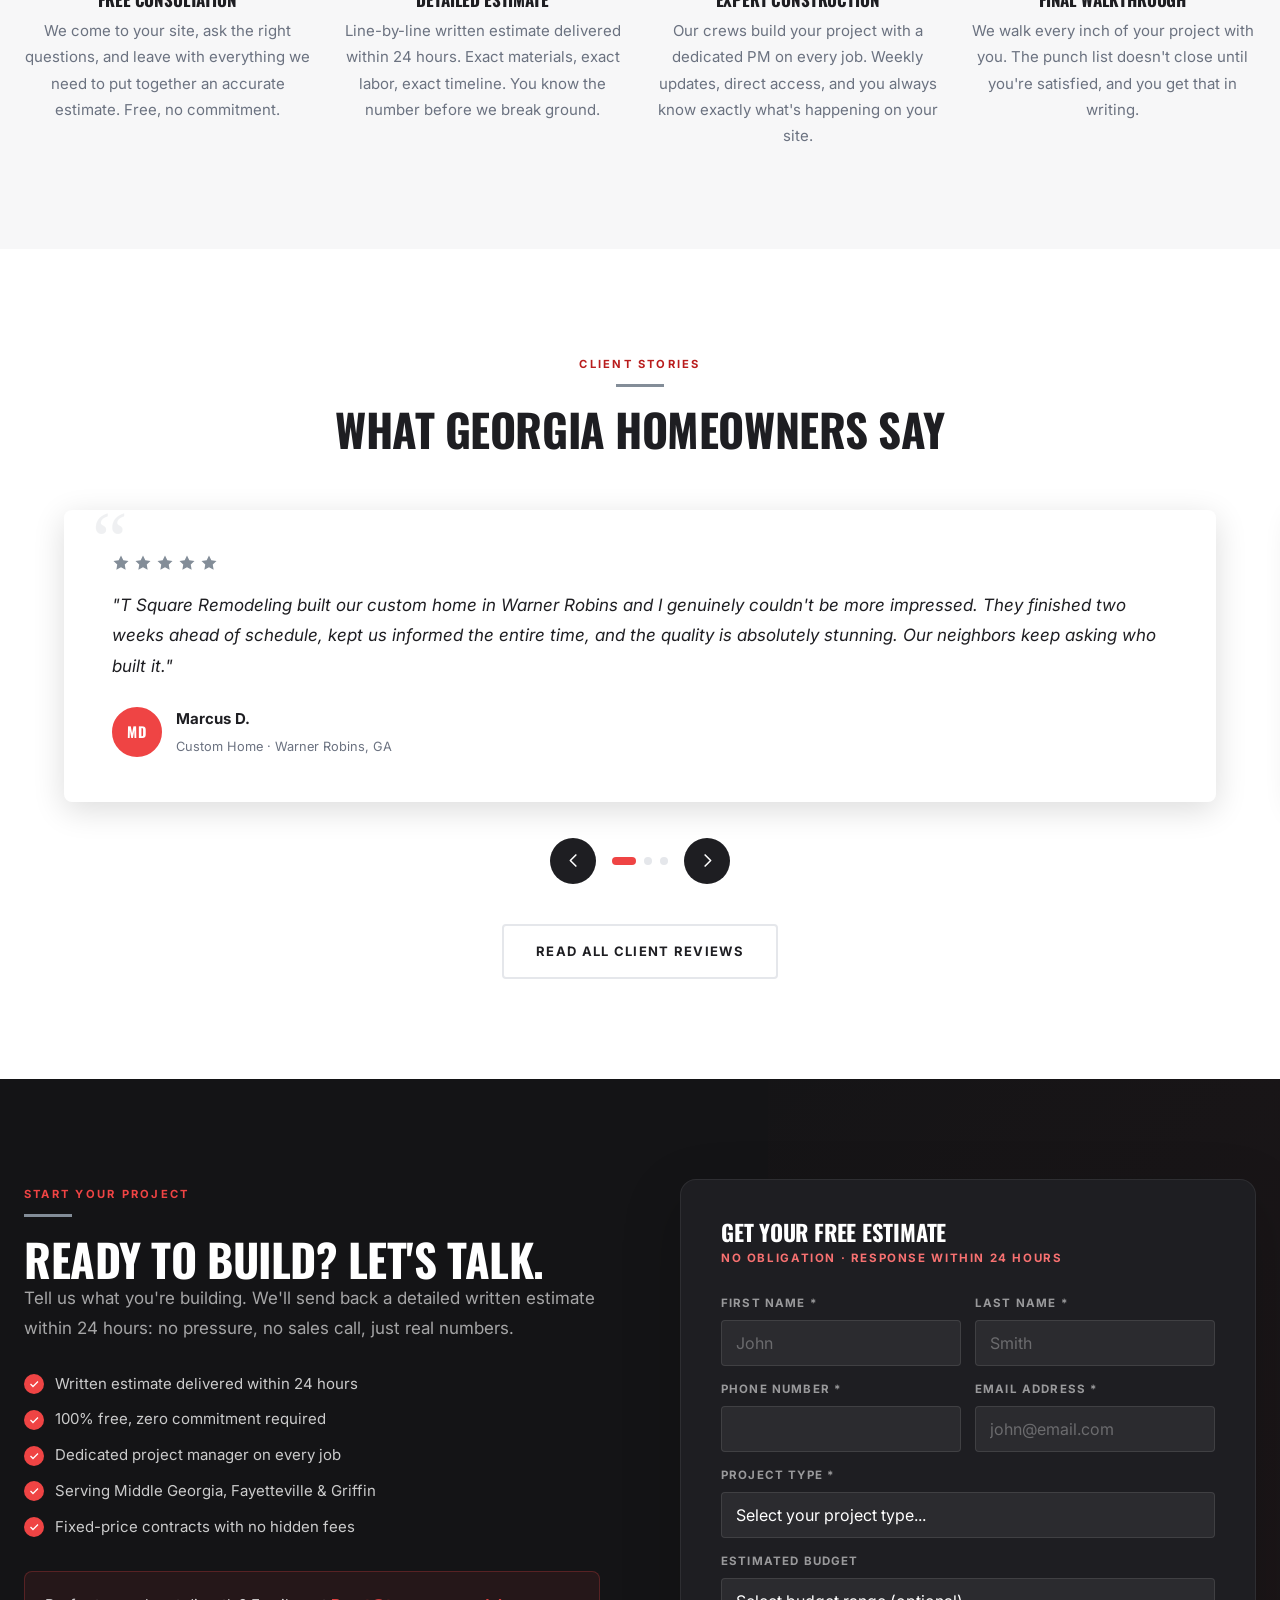
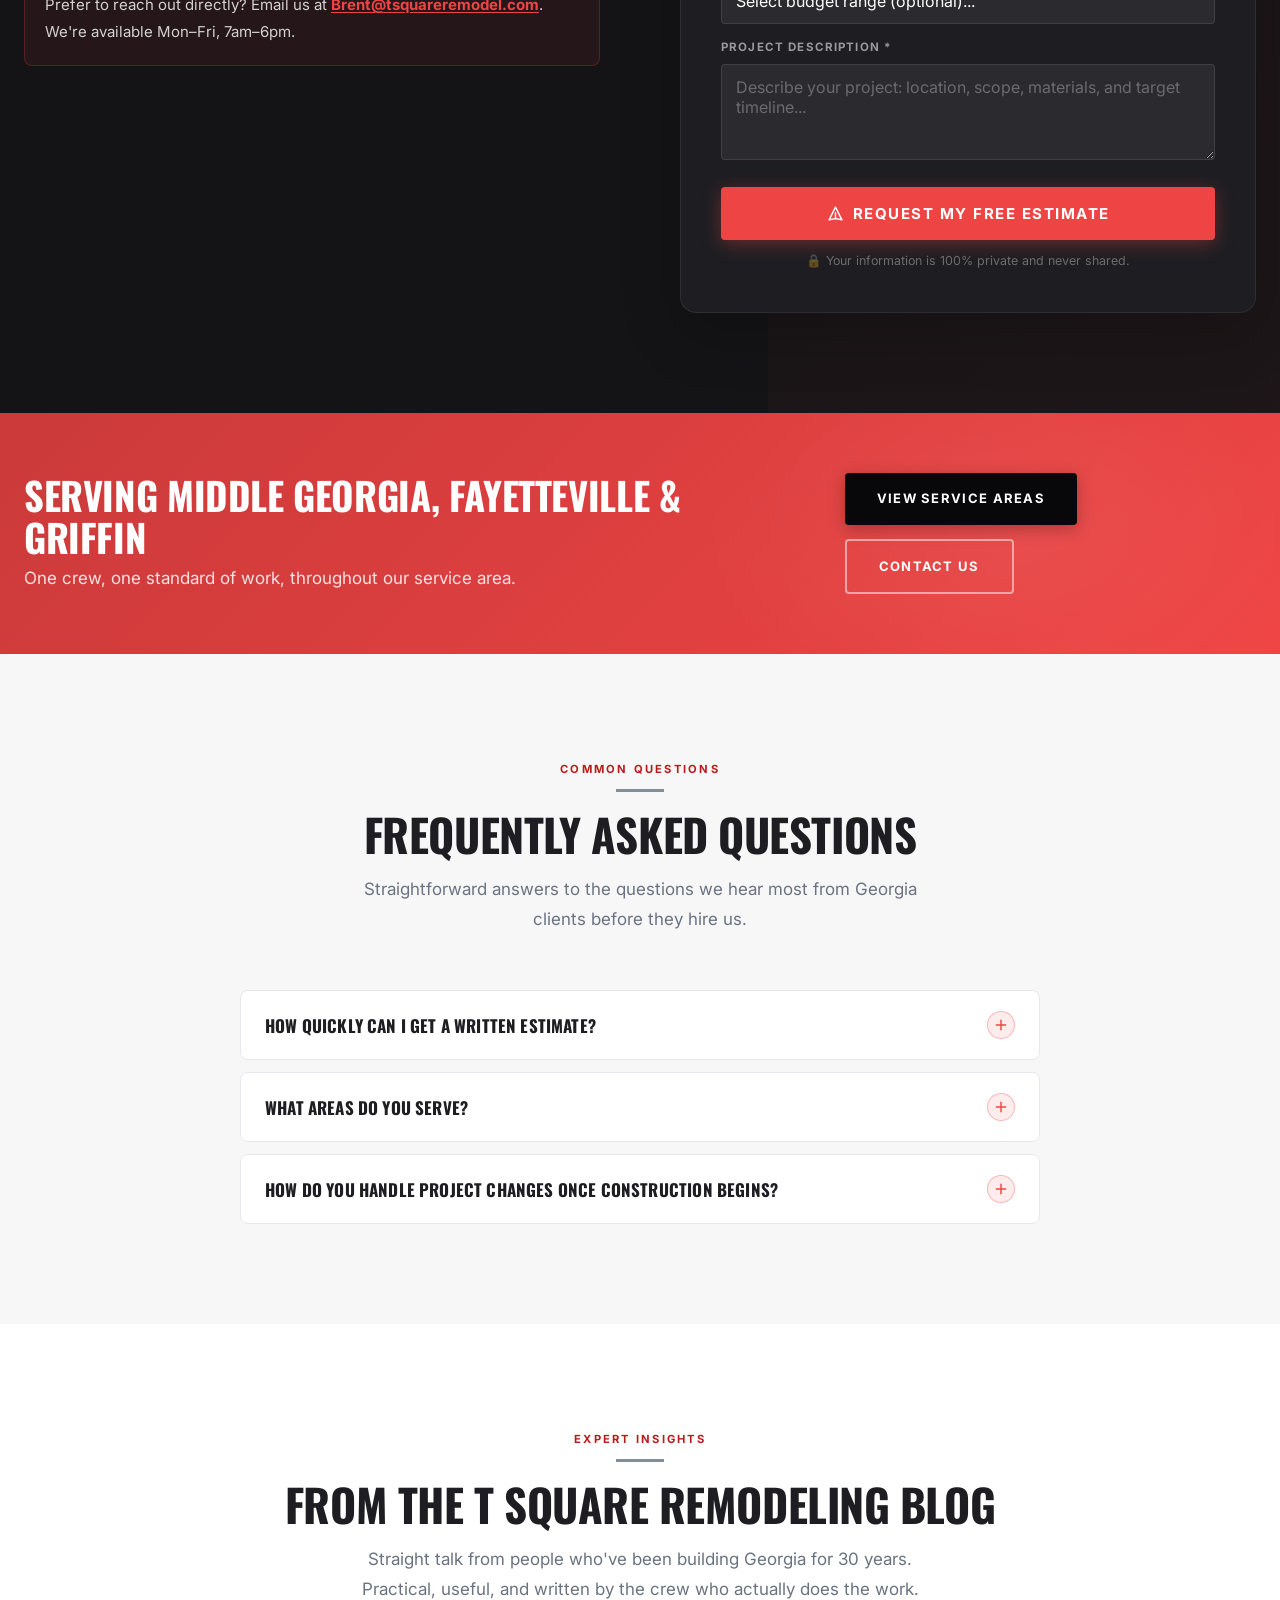
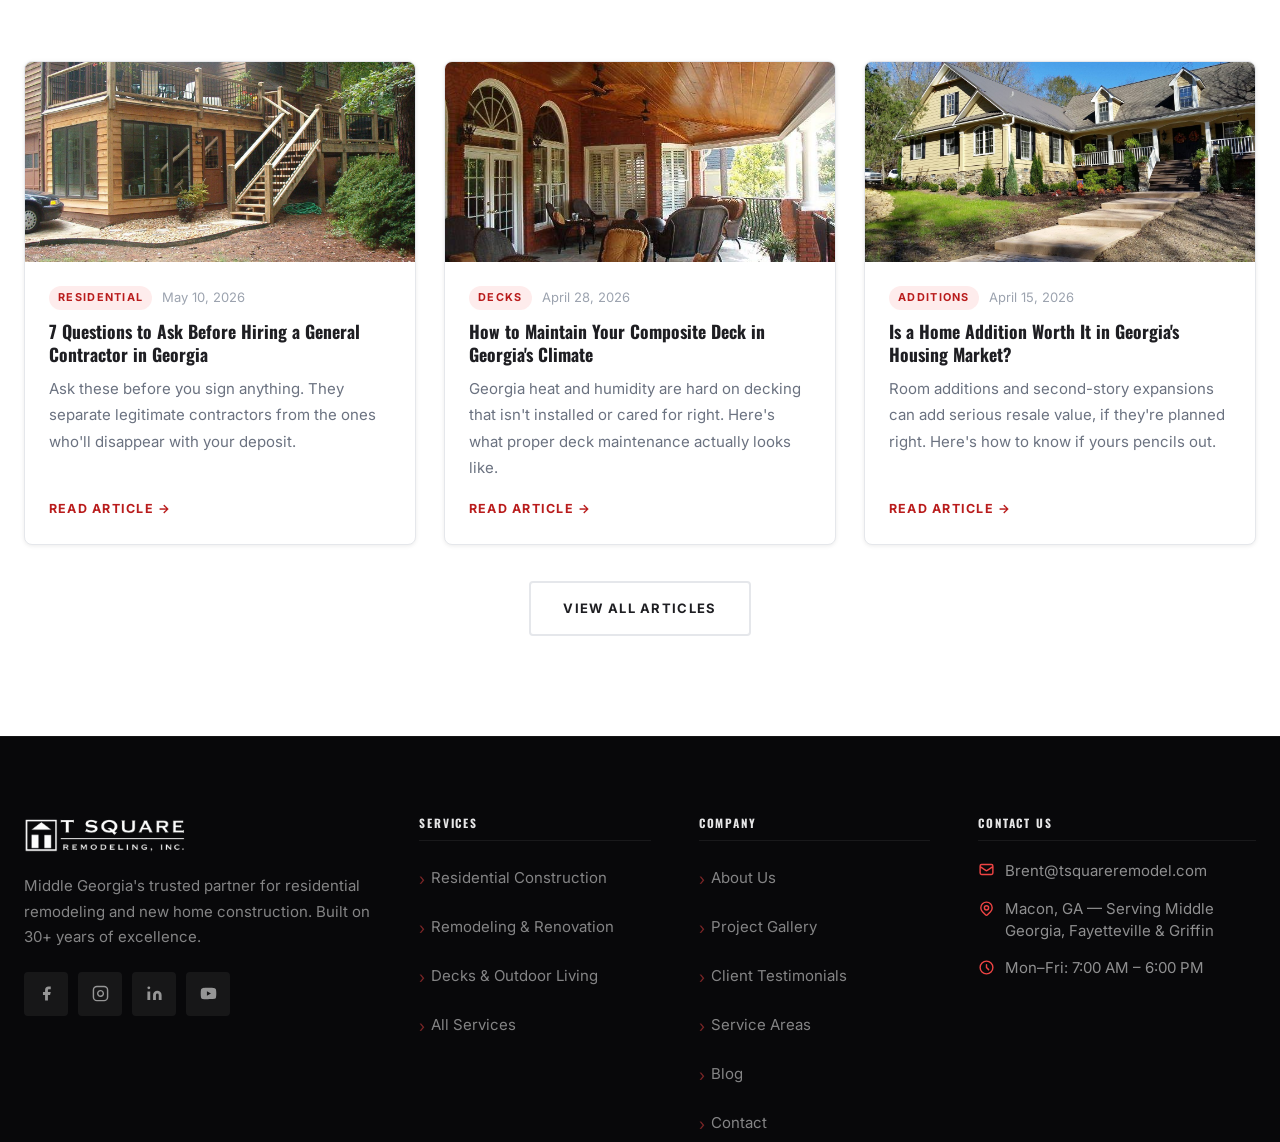
==== commit d715d38d: "Update announcement bar for Fall & Winter 2026 booking season Co-Authored-By: Claude Opus 5 <noreply" ====
--- a/index.html
+++ b/index.html
@@ -32,7 +32,7 @@
     "areaServed": ["Middle Georgia", "Fayetteville, GA", "Griffin, GA"],
     "priceRange": "$$$$",
     "openingHours": "Mo-Fr 07:00-18:00",
-    "sameAs": ["https://www.facebook.com/", "https://www.instagram.com/"],
+    "foundingDate": "1995",
     "aggregateRating": { "@type": "AggregateRating", "ratingValue": "4.9", "reviewCount": "340" }
   }
   </script>
@@ -53,7 +53,7 @@
 
 <!-- ══ ANNOUNCEMENT BAR ══════════════════════════════════════ -->
 <div class="announce-bar" role="banner">
-  <span>🏗️ Now booking new projects for Summer 2026. Slots are limited.</span>
+  <span>🏗️ Now booking new projects for Fall & Winter 2026. Slots are limited.</span>
   <a href="#estimate">Claim Your Free Estimate →</a>
   <button class="announce-close" aria-label="Close announcement">✕</button>
 </div>
--- a/css/styles.css
+++ b/css/styles.css
@@ -227,6 +227,11 @@
   justify-content: center;
 }
 .announce-close:hover { color: white; }
+/* Fallback offsets for before initAnnounceBar() measures the real height
+   (and for JS-off). The bar wraps as the viewport narrows; main.js keeps
+   --announce-h exact from there on. */
+@media (max-width: 720px) { :root { --announce-h: 58px; } }
+@media (max-width: 500px) { :root { --announce-h: 76px; } }
 .has-announce .nav { top: var(--announce-h); }
 .has-announce .hero { padding-top: calc(var(--nav-h) + var(--announce-h)); }
 .has-announce .page-hero { padding-top: calc(var(--nav-h) + var(--announce-h)); }
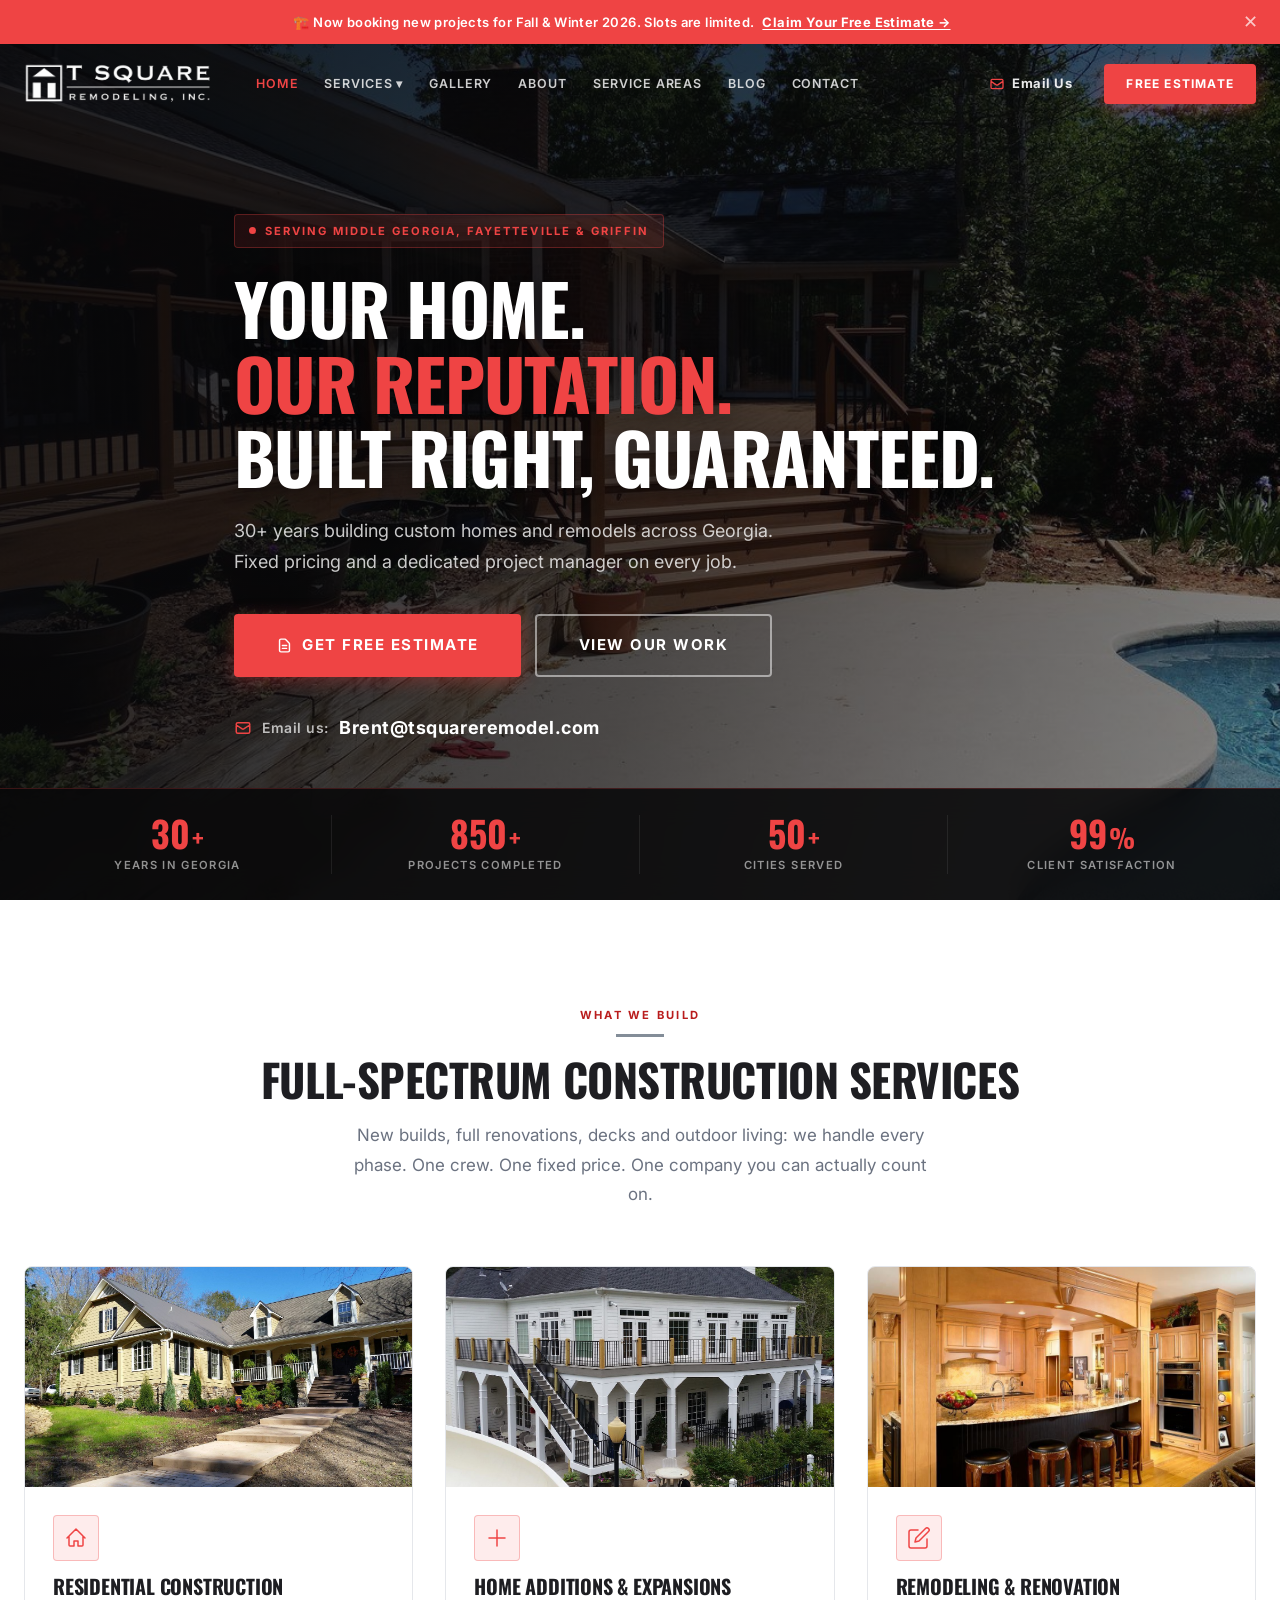
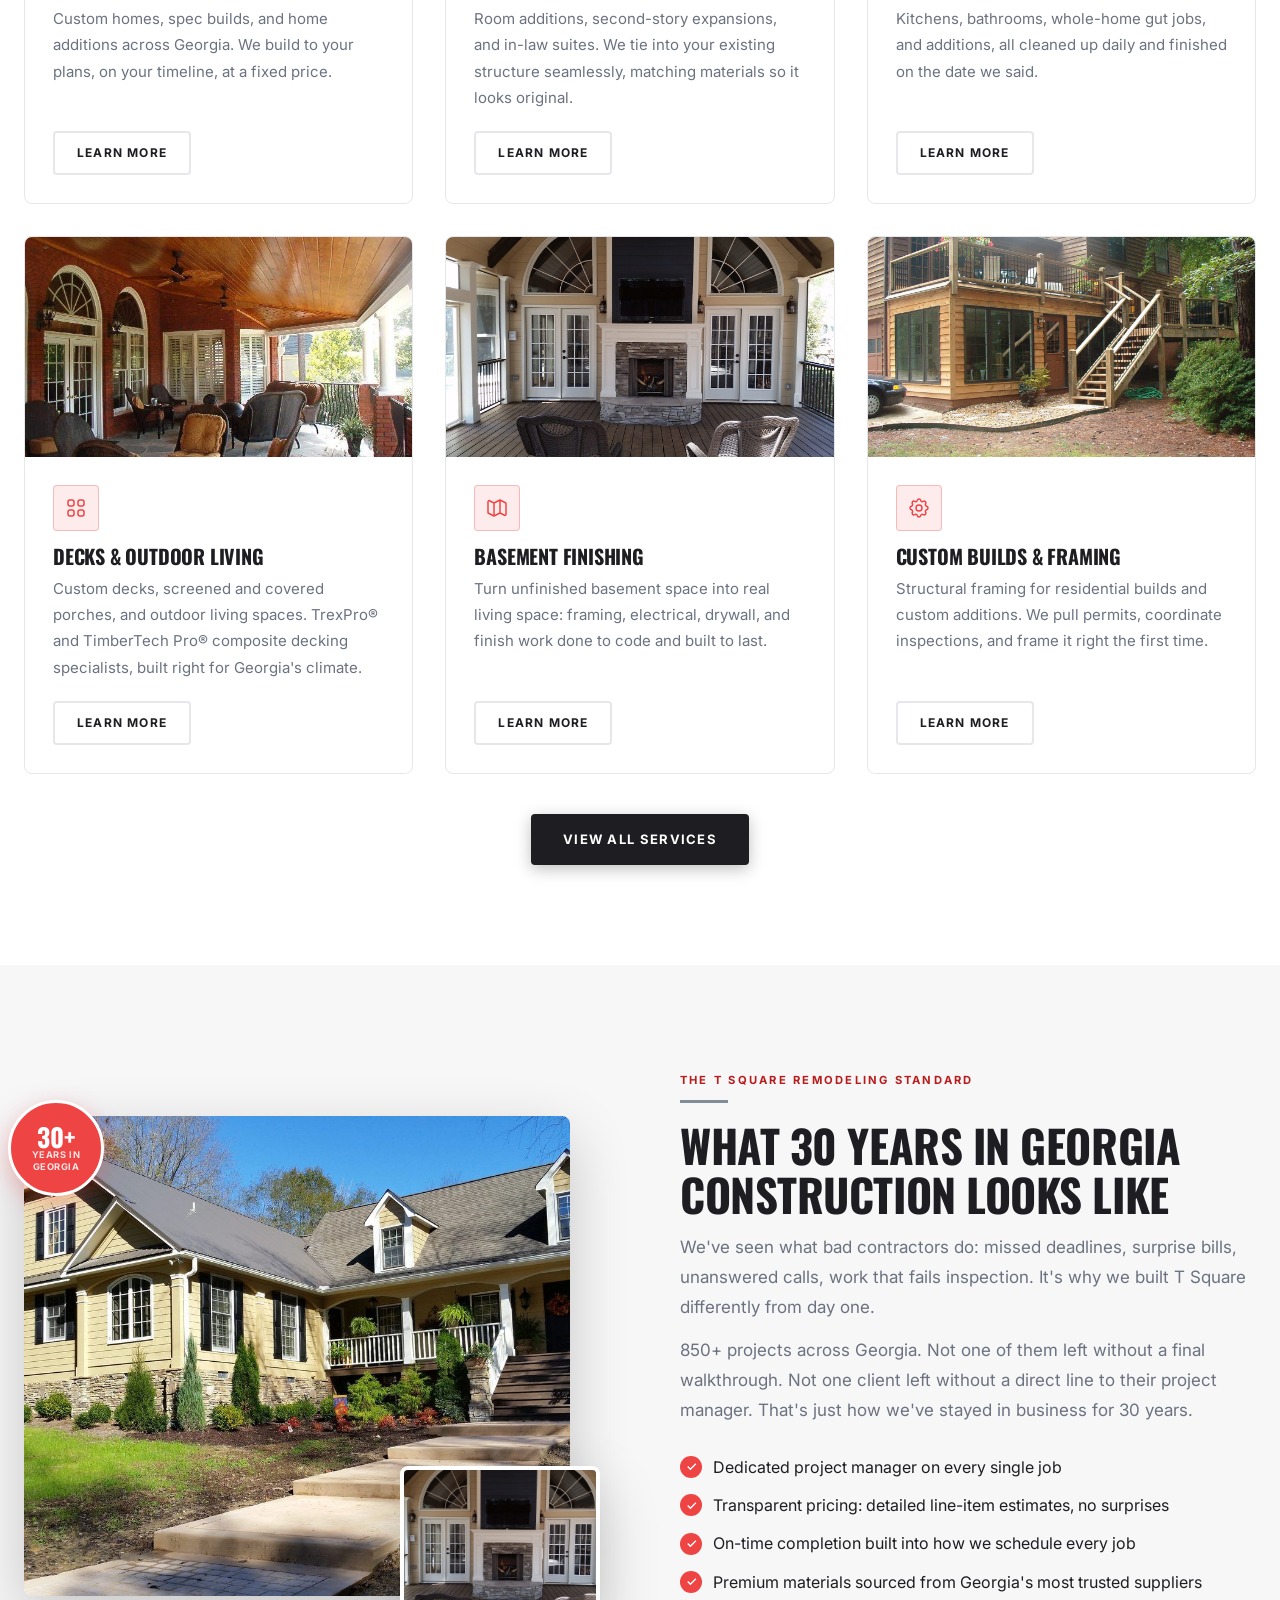
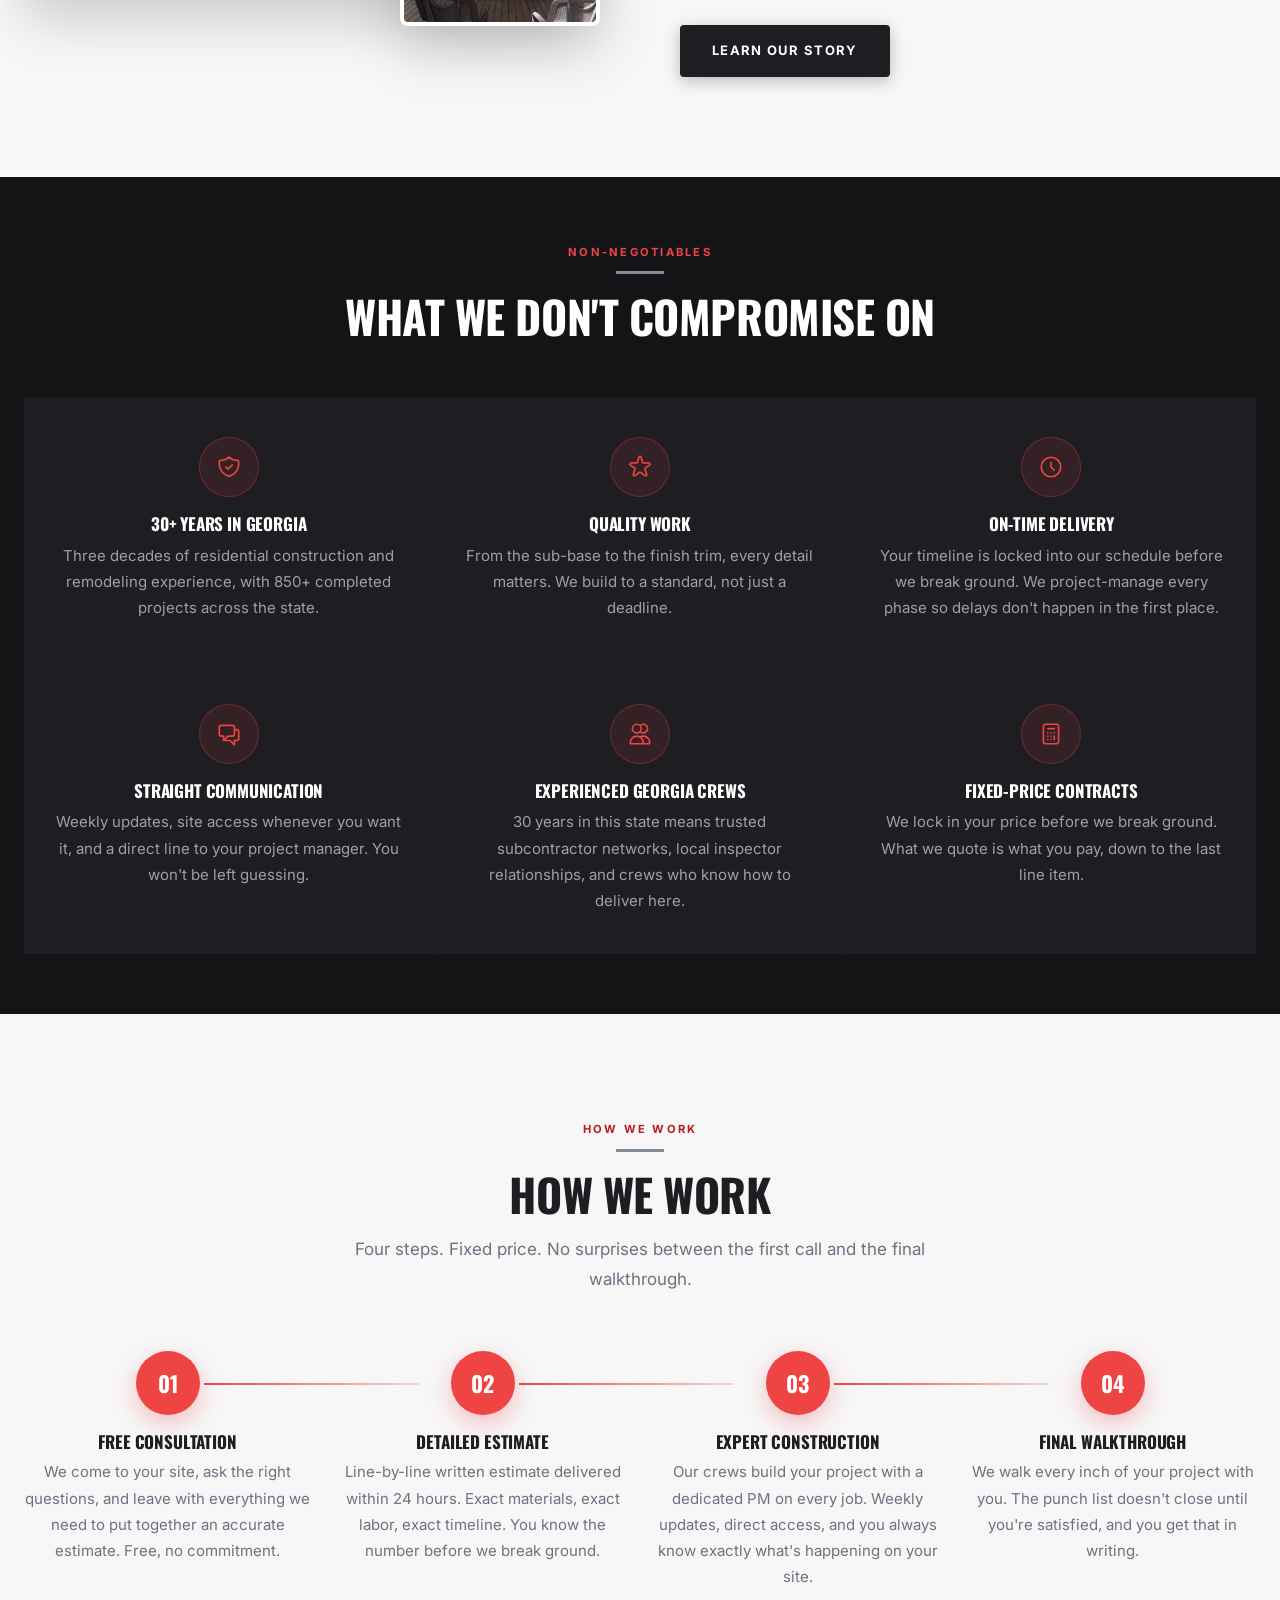
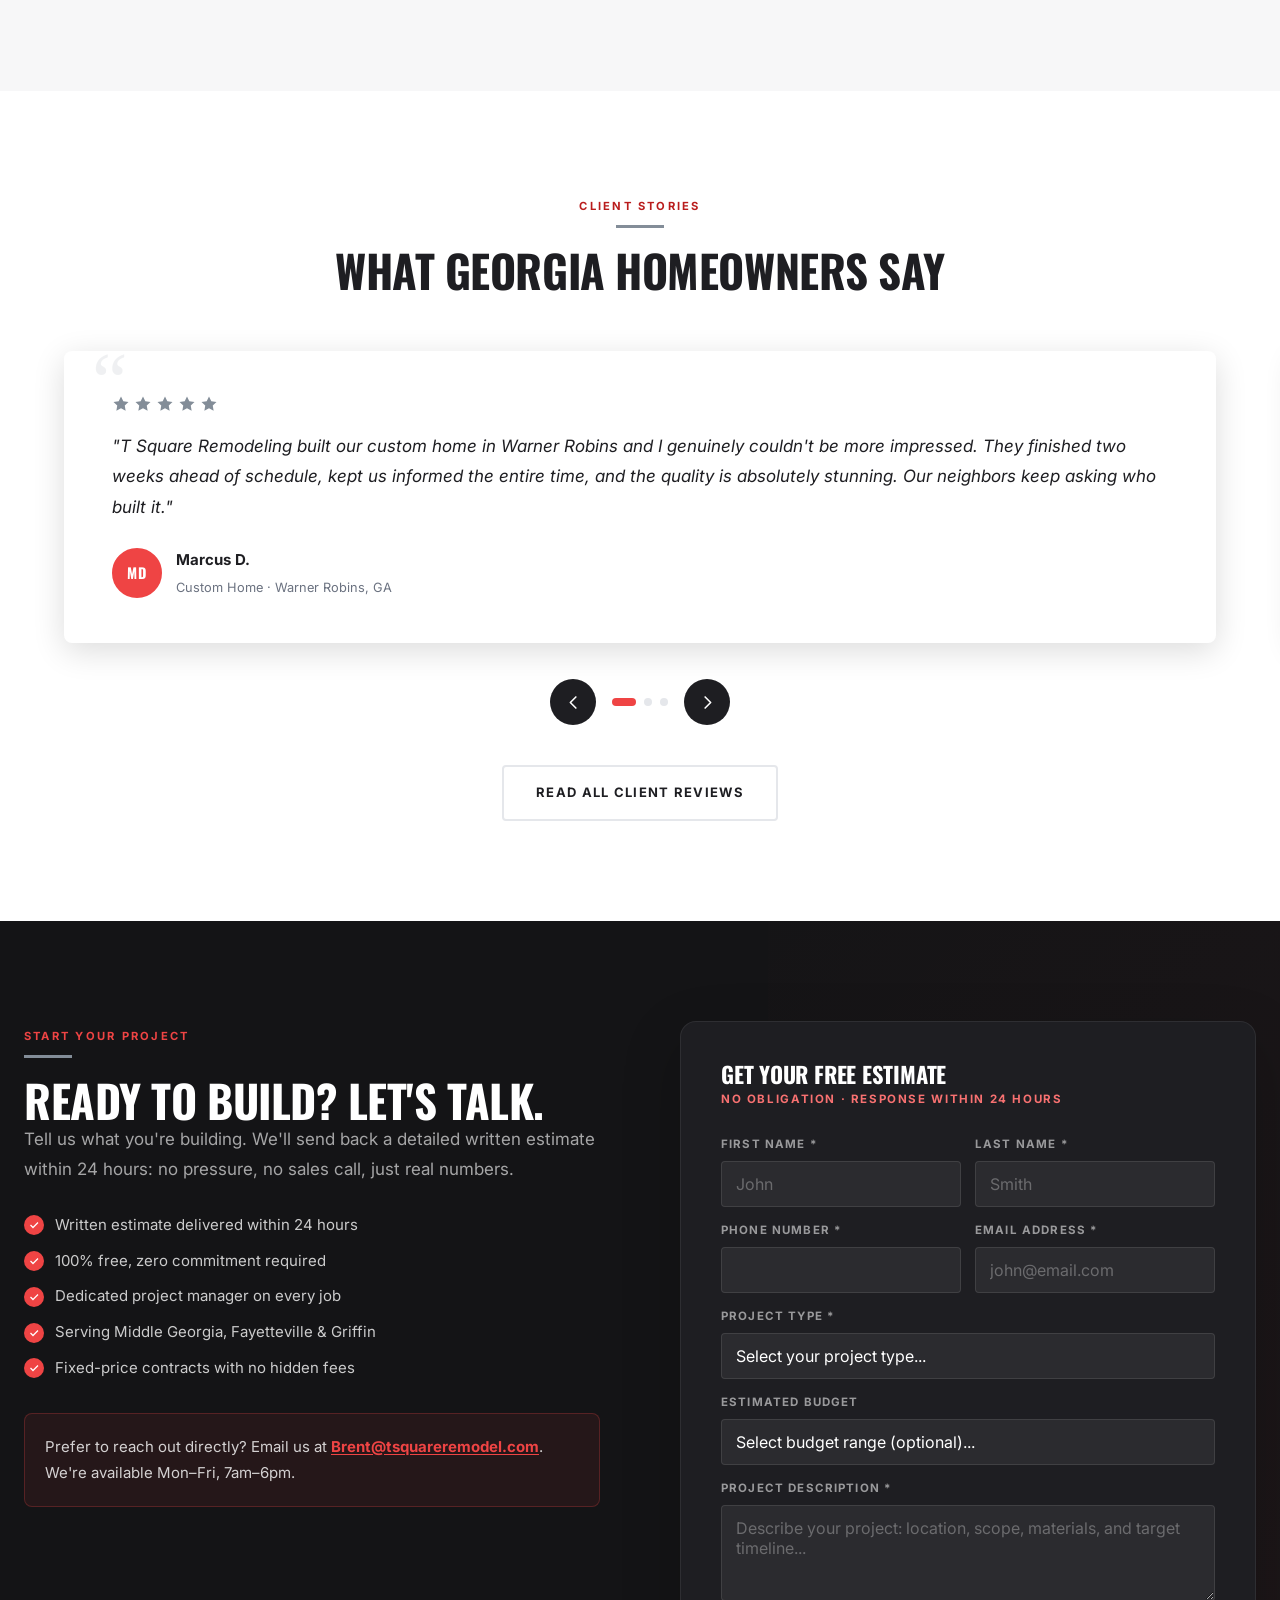
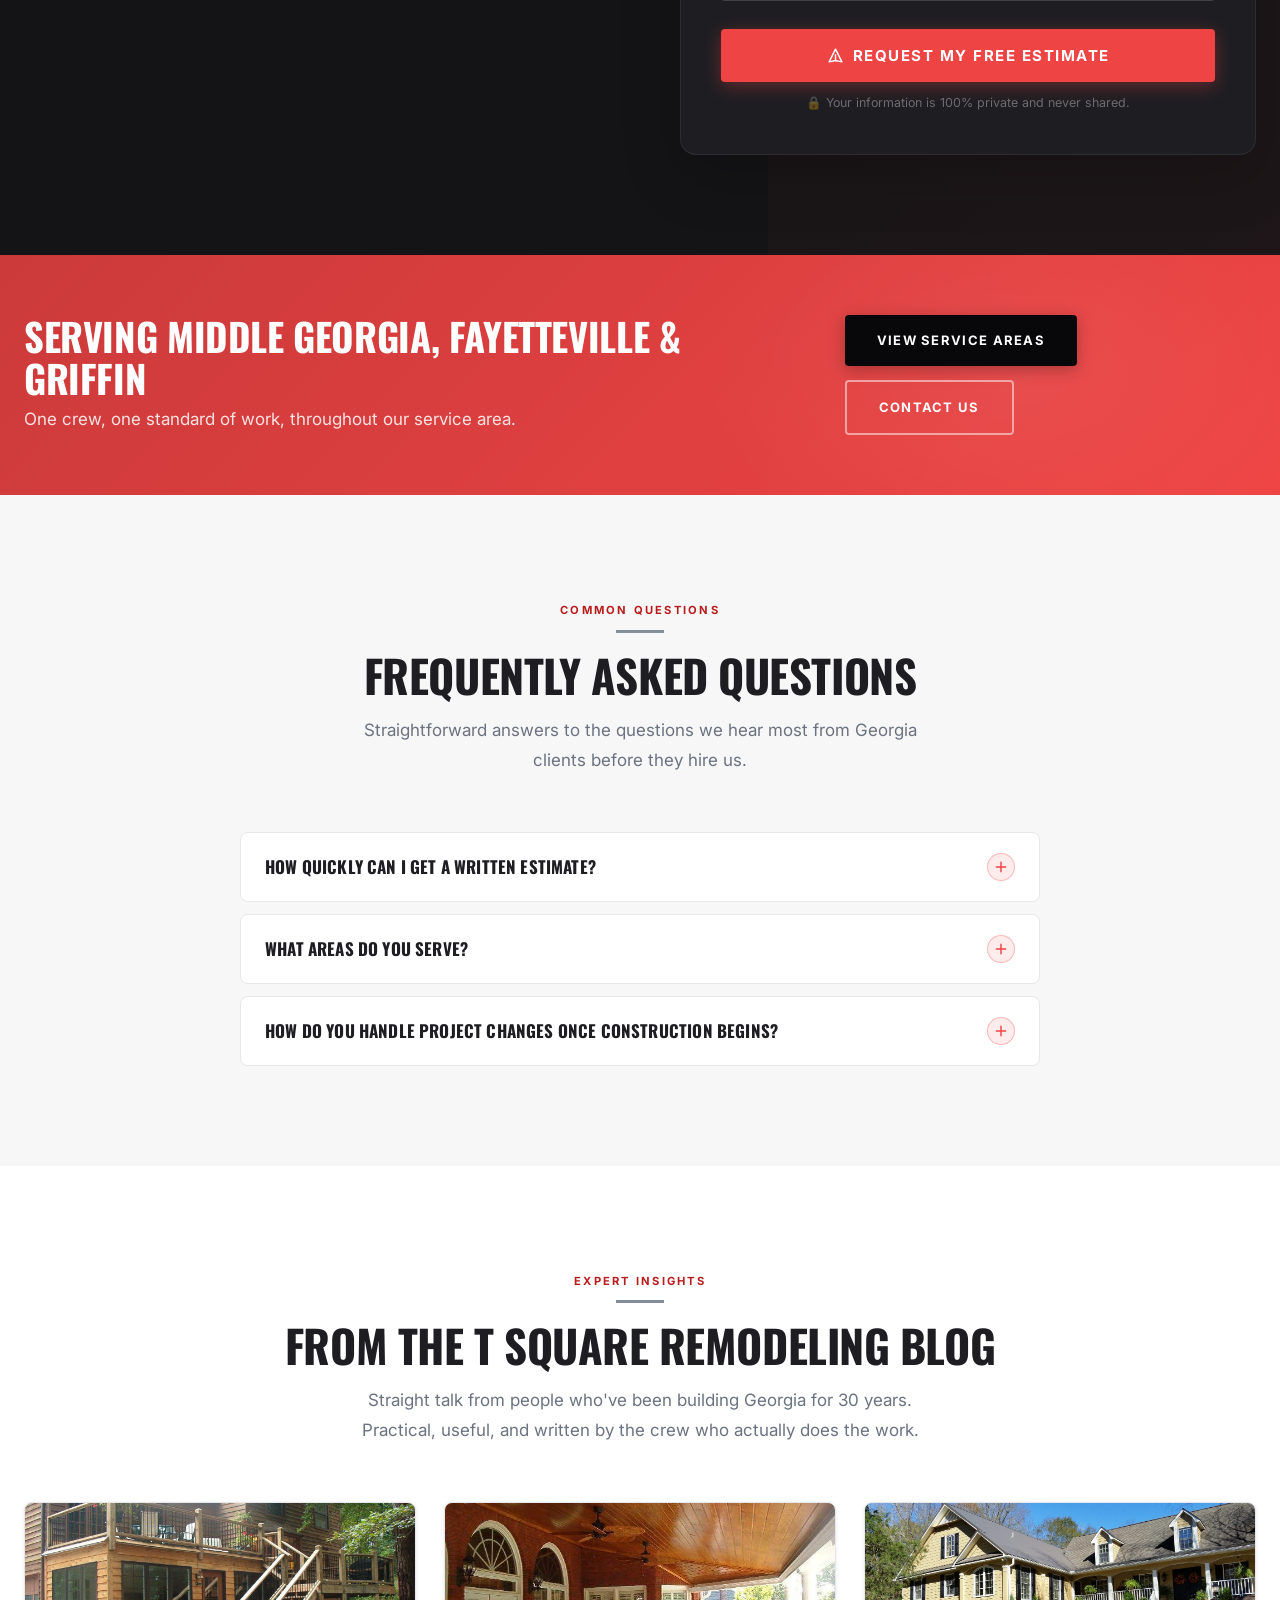
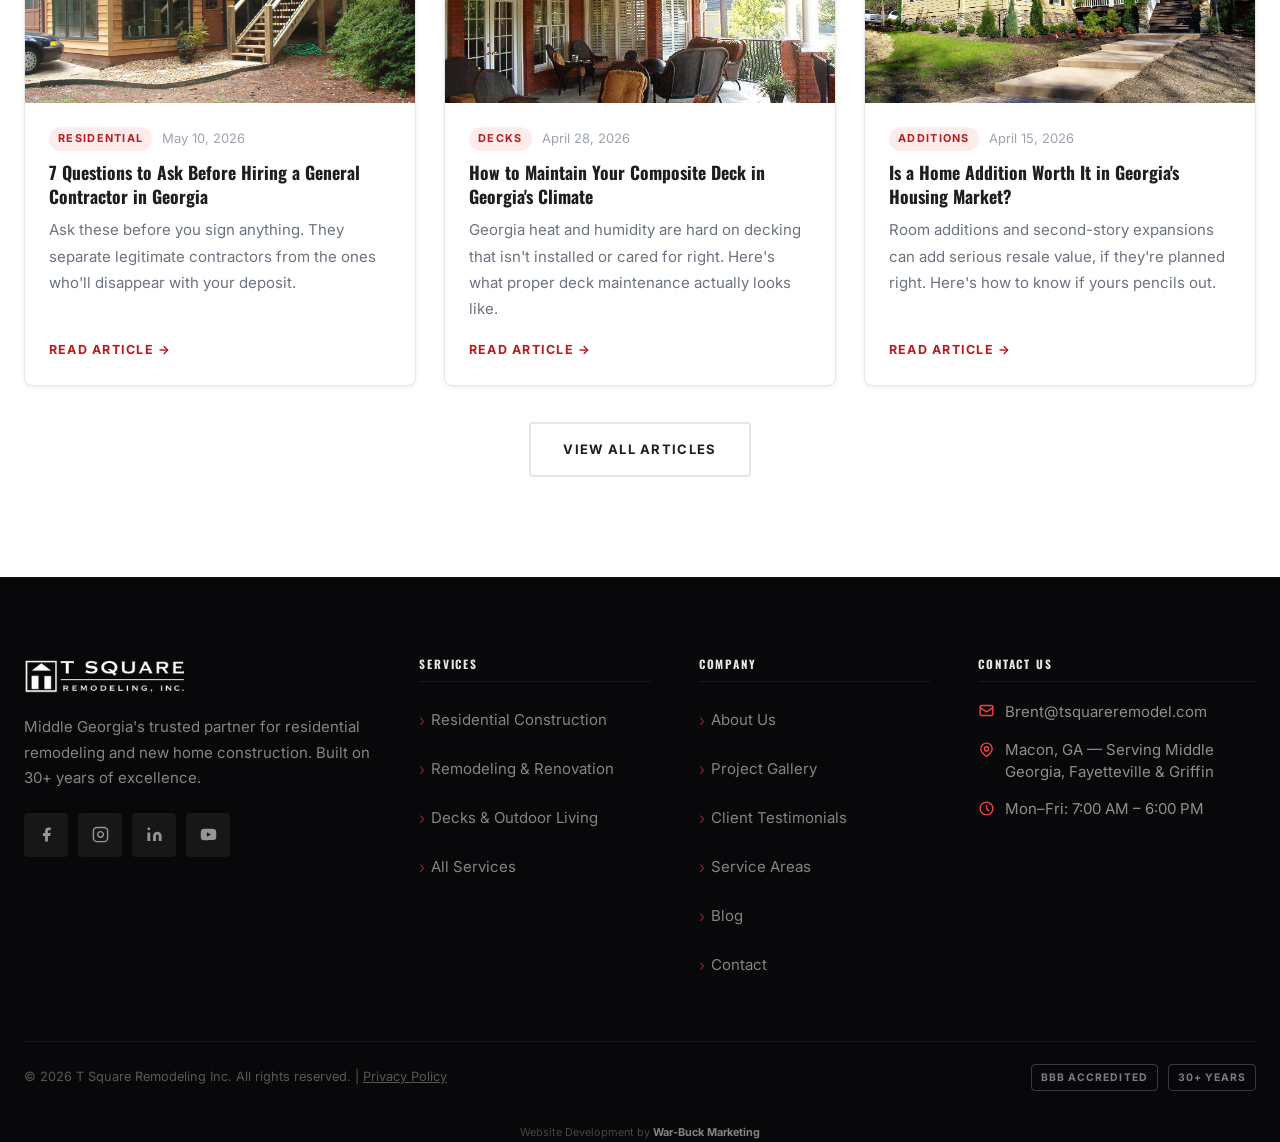
==== commit dbaa2a6a: "Link footer Facebook icons to the real T Square page, add sameAs Co-Authored-By: Claude Opus 5.5 <no" ====
--- a/index.html
+++ b/index.html
@@ -33,6 +33,7 @@
     "priceRange": "$$$$",
     "openingHours": "Mo-Fr 07:00-18:00",
     "foundingDate": "1995",
+    "sameAs": ["https://www.facebook.com/profile.php?id=61594899702107"],
     "aggregateRating": { "@type": "AggregateRating", "ratingValue": "4.9", "reviewCount": "340" }
   }
   </script>
@@ -630,7 +631,7 @@
         <a href="index.html" class="nav-logo" aria-label="T Square Remodeling Inc. Home"><img src="images/logo.png" alt="T Square Remodeling Inc." width="220" height="52"></a>
         <p>Middle Georgia's trusted partner for residential remodeling and new home construction. Built on 30+ years of excellence.</p>
         <div class="footer-socials">
-          <a href="#" class="social-btn" aria-label="Follow us on Facebook"><svg xmlns="http://www.w3.org/2000/svg" fill="currentColor" viewBox="0 0 24 24" aria-hidden="true"><path d="M18 2h-3a5 5 0 00-5 5v3H7v4h3v8h4v-8h3l1-4h-4V7a1 1 0 011-1h3z"/></svg></a>
+          <a href="https://www.facebook.com/profile.php?id=61594899702107" target="_blank" rel="noopener noreferrer" class="social-btn" aria-label="Follow us on Facebook (opens in a new tab)"><svg xmlns="http://www.w3.org/2000/svg" fill="currentColor" viewBox="0 0 24 24" aria-hidden="true"><path d="M18 2h-3a5 5 0 00-5 5v3H7v4h3v8h4v-8h3l1-4h-4V7a1 1 0 011-1h3z"/></svg></a>
           <a href="#" class="social-btn" aria-label="Follow us on Instagram"><svg xmlns="http://www.w3.org/2000/svg" fill="none" stroke="currentColor" stroke-width="2" viewBox="0 0 24 24" aria-hidden="true"><rect x="2" y="2" width="20" height="20" rx="5" ry="5"/><path d="M16 11.37A4 4 0 1112.63 8 4 4 0 0116 11.37z"/><line x1="17.5" y1="6.5" x2="17.51" y2="6.5"/></svg></a>
           <a href="#" class="social-btn" aria-label="Follow us on LinkedIn"><svg xmlns="http://www.w3.org/2000/svg" fill="currentColor" viewBox="0 0 24 24" aria-hidden="true"><path d="M16 8a6 6 0 016 6v7h-4v-7a2 2 0 00-2-2 2 2 0 00-2 2v7h-4v-7a6 6 0 016-6zM2 9h4v12H2z"/><circle cx="4" cy="4" r="2"/></svg></a>
           <a href="#" class="social-btn" aria-label="Watch us on YouTube"><svg xmlns="http://www.w3.org/2000/svg" fill="currentColor" viewBox="0 0 24 24" aria-hidden="true"><path d="M22.54 6.42a2.78 2.78 0 00-1.95-1.96C18.88 4 12 4 12 4s-6.88 0-8.59.46a2.78 2.78 0 00-1.95 1.96A29 29 0 001 12a29 29 0 00.46 5.58A2.78 2.78 0 003.41 19.6C5.12 20 12 20 12 20s6.88 0 8.59-.46a2.78 2.78 0 001.95-1.95A29 29 0 0023 12a29 29 0 00-.46-5.58zM9.75 15.02V8.98L15.5 12l-5.75 3.02z"/></svg></a>
--- a/css/styles.css
+++ b/css/styles.css
@@ -1711,6 +1711,247 @@
   max-width: 640px;
   margin-left: auto;
   margin-right: auto;
+}
+
+/* ─── 28c. PROJECT STORY (featured job write-ups) ───────────── */
+.ps-head {
+  display: grid;
+  grid-template-columns: minmax(0, 1.05fr) minmax(0, 1fr);
+  gap: 24px 64px;
+  align-items: end;
+  margin-bottom: 40px;
+}
+.ps-head h2 { text-wrap: balance; }
+.ps-kicker {
+  font-family: var(--font-heading);
+  font-size: clamp(1rem, 1.3vw, 1.25rem);
+  font-weight: 600;
+  line-height: 1.2;
+  letter-spacing: 0.02em;
+  text-transform: uppercase;
+  color: var(--red-ink);
+  margin-bottom: 14px;
+}
+.section-dark .ps-head h2 { color: var(--white); }
+.section-dark .ps-kicker { color: var(--red-light); }
+.ps-intro p { max-width: 60ch; text-wrap: pretty; }
+.section-dark .ps-intro p { color: rgba(255,255,255,0.72); line-height: 1.8; }
+.ps-scope {
+  list-style: none;
+  display: flex;
+  flex-wrap: wrap;
+  gap: 8px;
+  margin-top: 22px;
+}
+.ps-scope li {
+  font-size: 0.8125rem;
+  font-weight: 600;
+  line-height: 1.3;
+  color: var(--dark);
+  padding: 7px 12px;
+  border: 1px solid var(--light-gray);
+  border-radius: var(--radius);
+  background: var(--white);
+}
+.section-dark .ps-scope li {
+  color: rgba(255,255,255,0.86);
+  border-color: rgba(255,255,255,0.14);
+  background: rgba(255,255,255,0.04);
+}
+
+/* Shared photo frame: caption sits on the photo, whole frame opens the lightbox */
+.ps-frame {
+  position: relative;
+  margin: 0;
+  overflow: hidden;
+  border-radius: var(--radius-md);
+  background: var(--steel);
+  cursor: zoom-in;
+}
+.ps-frame img {
+  display: block;
+  width: 100%;
+  height: 100%;
+  object-fit: cover;
+  transition: transform 0.7s var(--ease-expo);
+}
+.ps-frame:hover img { transform: scale(1.035); }
+.ps-frame figcaption {
+  position: absolute;
+  inset: auto 0 0 0;
+  padding: 48px 18px 16px;
+  background: linear-gradient(to top, rgba(8,8,10,0.78), rgba(8,8,10,0));
+  color: var(--white);
+  font-size: 0.875rem;
+  font-weight: 600;
+  line-height: 1.35;
+  pointer-events: none;
+}
+.ps-open {
+  position: absolute;
+  inset: 0;
+  z-index: 1;
+  width: 100%;
+  background: none;
+  border: 0;
+  cursor: zoom-in;
+  border-radius: inherit;
+}
+.ps-open:focus-visible { outline: 3px solid var(--red); outline-offset: -3px; }
+
+/* Before / after pair */
+.ps-compare {
+  position: relative;
+  display: grid;
+  grid-template-columns: 1fr 1fr;
+  gap: 16px;
+}
+.ps-compare .ps-frame { aspect-ratio: 3 / 2; }
+.ps-tag {
+  position: absolute;
+  top: 16px;
+  left: 16px;
+  z-index: 2;
+  font-family: var(--font-heading);
+  font-size: 0.875rem;
+  font-weight: 600;
+  letter-spacing: 0.08em;
+  text-transform: uppercase;
+  line-height: 1;
+  padding: 8px 12px 7px;
+  border-radius: var(--radius);
+  background: rgba(8,8,10,0.72);
+  color: var(--white);
+  pointer-events: none;
+}
+.ps-frame--after .ps-tag { background: var(--red-dark); }
+.ps-seam {
+  position: absolute;
+  top: 50%;
+  left: 50%;
+  z-index: 3;
+  width: 52px;
+  height: 52px;
+  margin: -26px 0 0 -26px;
+  display: grid;
+  place-items: center;
+  border-radius: 50%;
+  background: var(--red);
+  color: var(--white);
+  box-shadow: 0 0 0 6px var(--charcoal);
+  pointer-events: none;
+}
+.ps-seam svg { width: 22px; height: 22px; }
+
+/* Deck: detail strip under the before/after */
+.ps-strip {
+  display: grid;
+  grid-template-columns: 1fr 1fr 2fr;
+  gap: 16px;
+  margin-top: 16px;
+}
+.ps-strip .ps-frame { height: 340px; }
+
+/* Bath: asymmetric mosaic led by the tall tub shot */
+.ps-mosaic {
+  display: grid;
+  grid-template-columns: repeat(12, minmax(0, 1fr));
+  grid-template-rows: 300px 300px;
+  gap: 16px;
+}
+.ps-mosaic .ps-frame:nth-child(1) { grid-column: 1 / 6; grid-row: 1 / 3; }
+.ps-mosaic .ps-frame:nth-child(2) { grid-column: 6 / 13; grid-row: 1; }
+.ps-mosaic .ps-frame:nth-child(3) { grid-column: 6 / 9; grid-row: 2; }
+.ps-mosaic .ps-frame:nth-child(4) { grid-column: 9 / 13; grid-row: 2; }
+
+/* ─── 28d. LIGHTBOX ──────────────────────────────────────────── */
+.lightbox {
+  width: 100vw;
+  height: 100dvh;
+  max-width: none;
+  max-height: none;
+  margin: 0;
+  padding: 0;
+  border: 0;
+  background: rgba(8,8,10,0.96);
+  color: var(--white);
+  overflow: hidden;
+}
+.lightbox::backdrop { background: rgba(8,8,10,0.6); }
+.lightbox[open] { display: grid; grid-template-rows: 1fr auto; animation: lb-in 0.28s var(--ease-expo); }
+.lightbox-stage {
+  display: grid;
+  place-items: center;
+  min-height: 0;
+  overflow: hidden;
+  padding: 72px 88px 16px;
+}
+.lightbox-stage img {
+  max-width: 100%;
+  max-height: calc(100dvh - 180px);
+  object-fit: contain;
+  border-radius: var(--radius);
+  box-shadow: var(--shadow-xl);
+}
+.lightbox-caption {
+  text-align: center;
+  padding: 0 24px 28px;
+  font-size: 0.9375rem;
+  color: rgba(255,255,255,0.82);
+}
+.lightbox-count { display: block; margin-top: 4px; font-size: 0.75rem; color: rgba(255,255,255,0.55); letter-spacing: 0.08em; }
+.lightbox-btn {
+  position: absolute;
+  display: grid;
+  place-items: center;
+  width: 48px;
+  height: 48px;
+  border-radius: 50%;
+  border: 1px solid rgba(255,255,255,0.18);
+  background: rgba(255,255,255,0.06);
+  color: var(--white);
+  cursor: pointer;
+  transition: background 0.2s var(--ease-out), border-color 0.2s var(--ease-out);
+}
+.lightbox-btn:hover { background: var(--red); border-color: var(--red); }
+.lightbox-btn:focus-visible { outline: 3px solid var(--red-light); outline-offset: 3px; }
+.lightbox-btn svg { width: 22px; height: 22px; }
+.lightbox-close { top: 20px; right: 20px; }
+.lightbox-prev  { left: 20px; top: 50%; transform: translateY(-50%); }
+.lightbox-next  { right: 20px; top: 50%; transform: translateY(-50%); }
+.lightbox-btn[hidden] { display: none; }
+@keyframes lb-in { from { opacity: 0; } to { opacity: 1; } }
+@media (prefers-reduced-motion: reduce) {
+  .lightbox[open] { animation: none; }
+  .ps-frame img { transition: none; }
+  .ps-frame:hover img { transform: none; }
+}
+
+@media (max-width: 1100px) {
+  .ps-head { grid-template-columns: 1fr; align-items: start; gap: 20px; margin-bottom: 36px; }
+  .ps-intro p { max-width: 68ch; }
+  .ps-strip .ps-frame { height: 300px; }
+  .ps-mosaic { grid-template-rows: 260px 260px; }
+}
+@media (max-width: 900px) {
+  .ps-strip { grid-template-columns: 1fr 1fr; }
+  .ps-strip .ps-frame { height: auto; aspect-ratio: 3 / 4; }
+  .ps-strip .ps-frame:nth-child(3) { grid-column: 1 / -1; aspect-ratio: 16 / 9; }
+  .ps-mosaic { grid-template-columns: 1fr 1fr; grid-template-rows: none; }
+  .ps-mosaic .ps-frame:nth-child(n) { grid-column: auto; grid-row: auto; aspect-ratio: 3 / 4; }
+  .ps-mosaic .ps-frame:nth-child(1) { grid-column: 1 / -1; aspect-ratio: 4 / 5; }
+  .ps-mosaic .ps-frame:nth-child(2) { grid-column: 1 / -1; aspect-ratio: 4 / 3; }
+}
+@media (max-width: 600px) {
+  .ps-compare { grid-template-columns: 1fr; gap: 12px; }
+  .ps-seam { display: none; }
+  .ps-strip, .ps-mosaic { gap: 12px; }
+  .ps-strip { margin-top: 12px; }
+  .ps-frame figcaption { padding: 40px 14px 12px; font-size: 0.8125rem; }
+  .lightbox-stage { padding: 72px 12px 12px; }
+  .lightbox-stage img { max-height: calc(100dvh - 220px); }
+  .lightbox-prev, .lightbox-next { top: auto; bottom: 18px; transform: none; }
+  .lightbox-caption { padding: 0 72px 30px; }
 }
 
 /* ─── 29. RESPONSIVE ────────────────────────────────────────── */
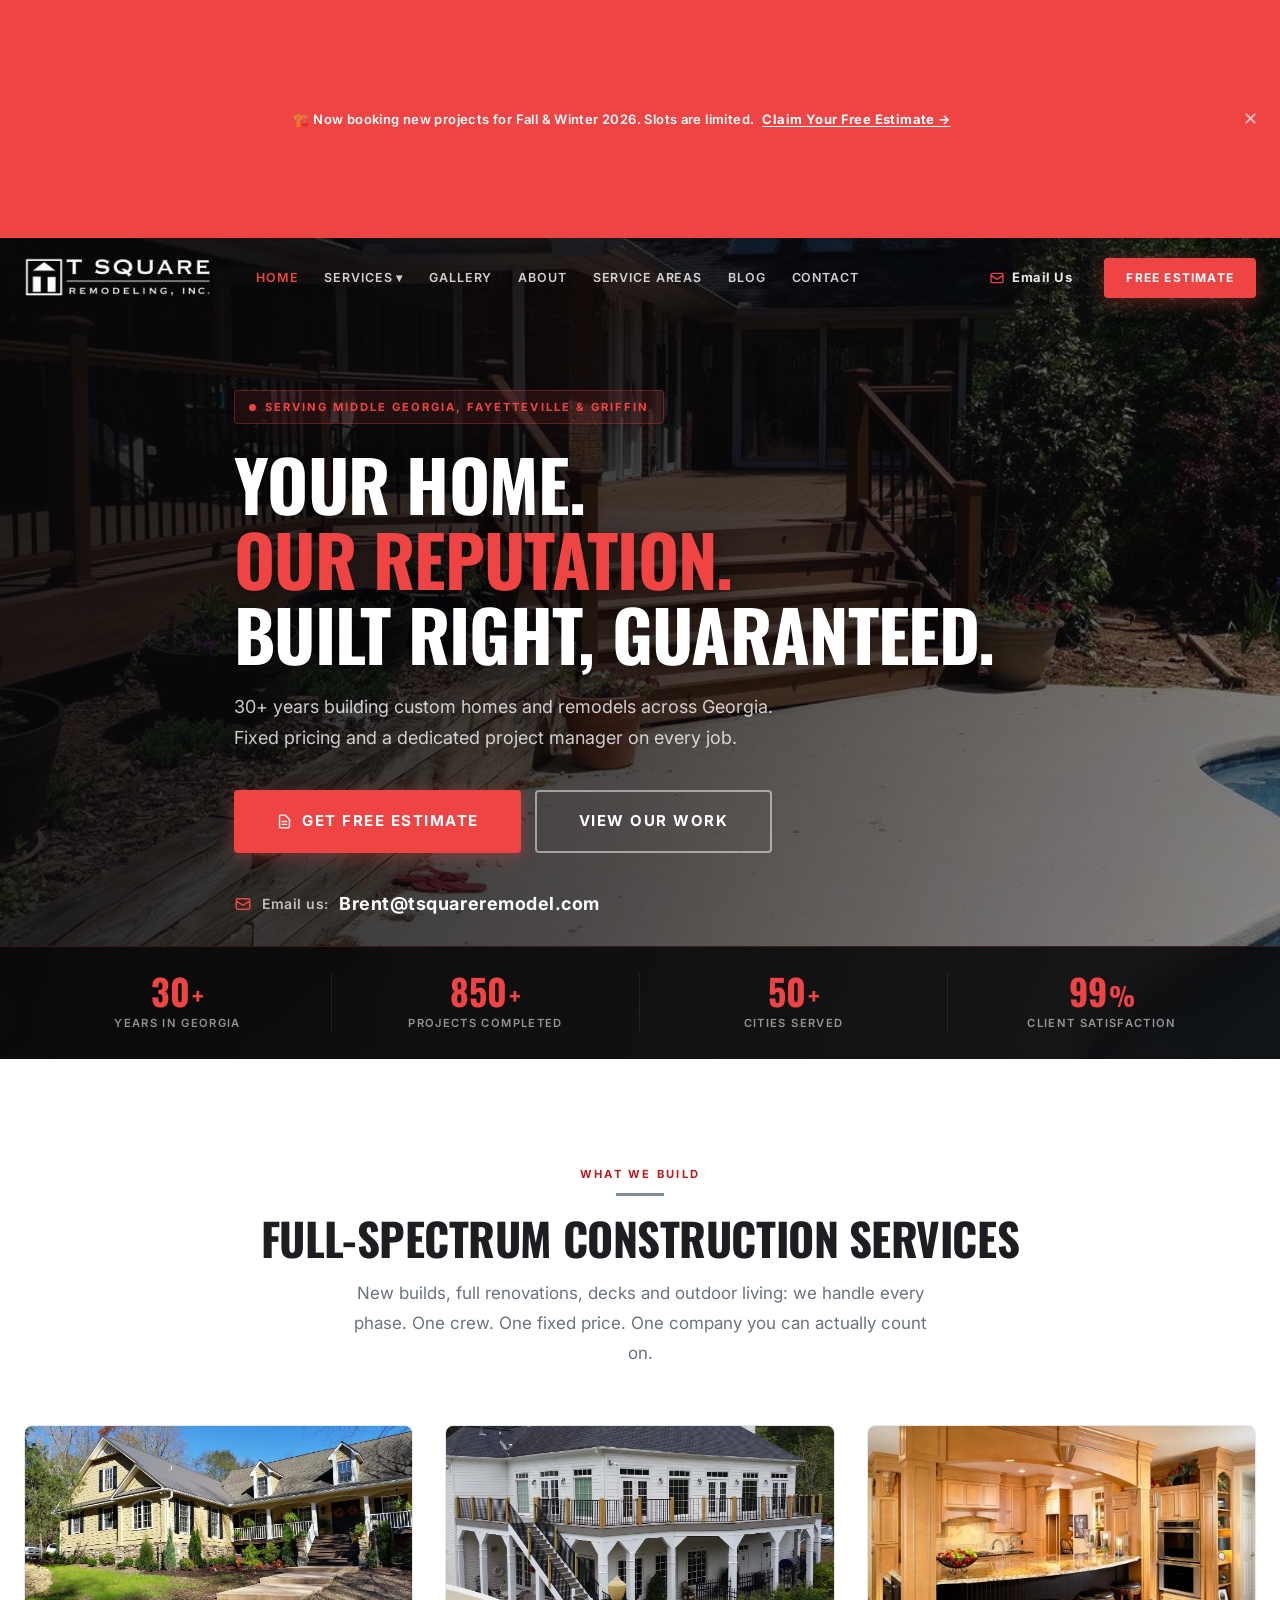
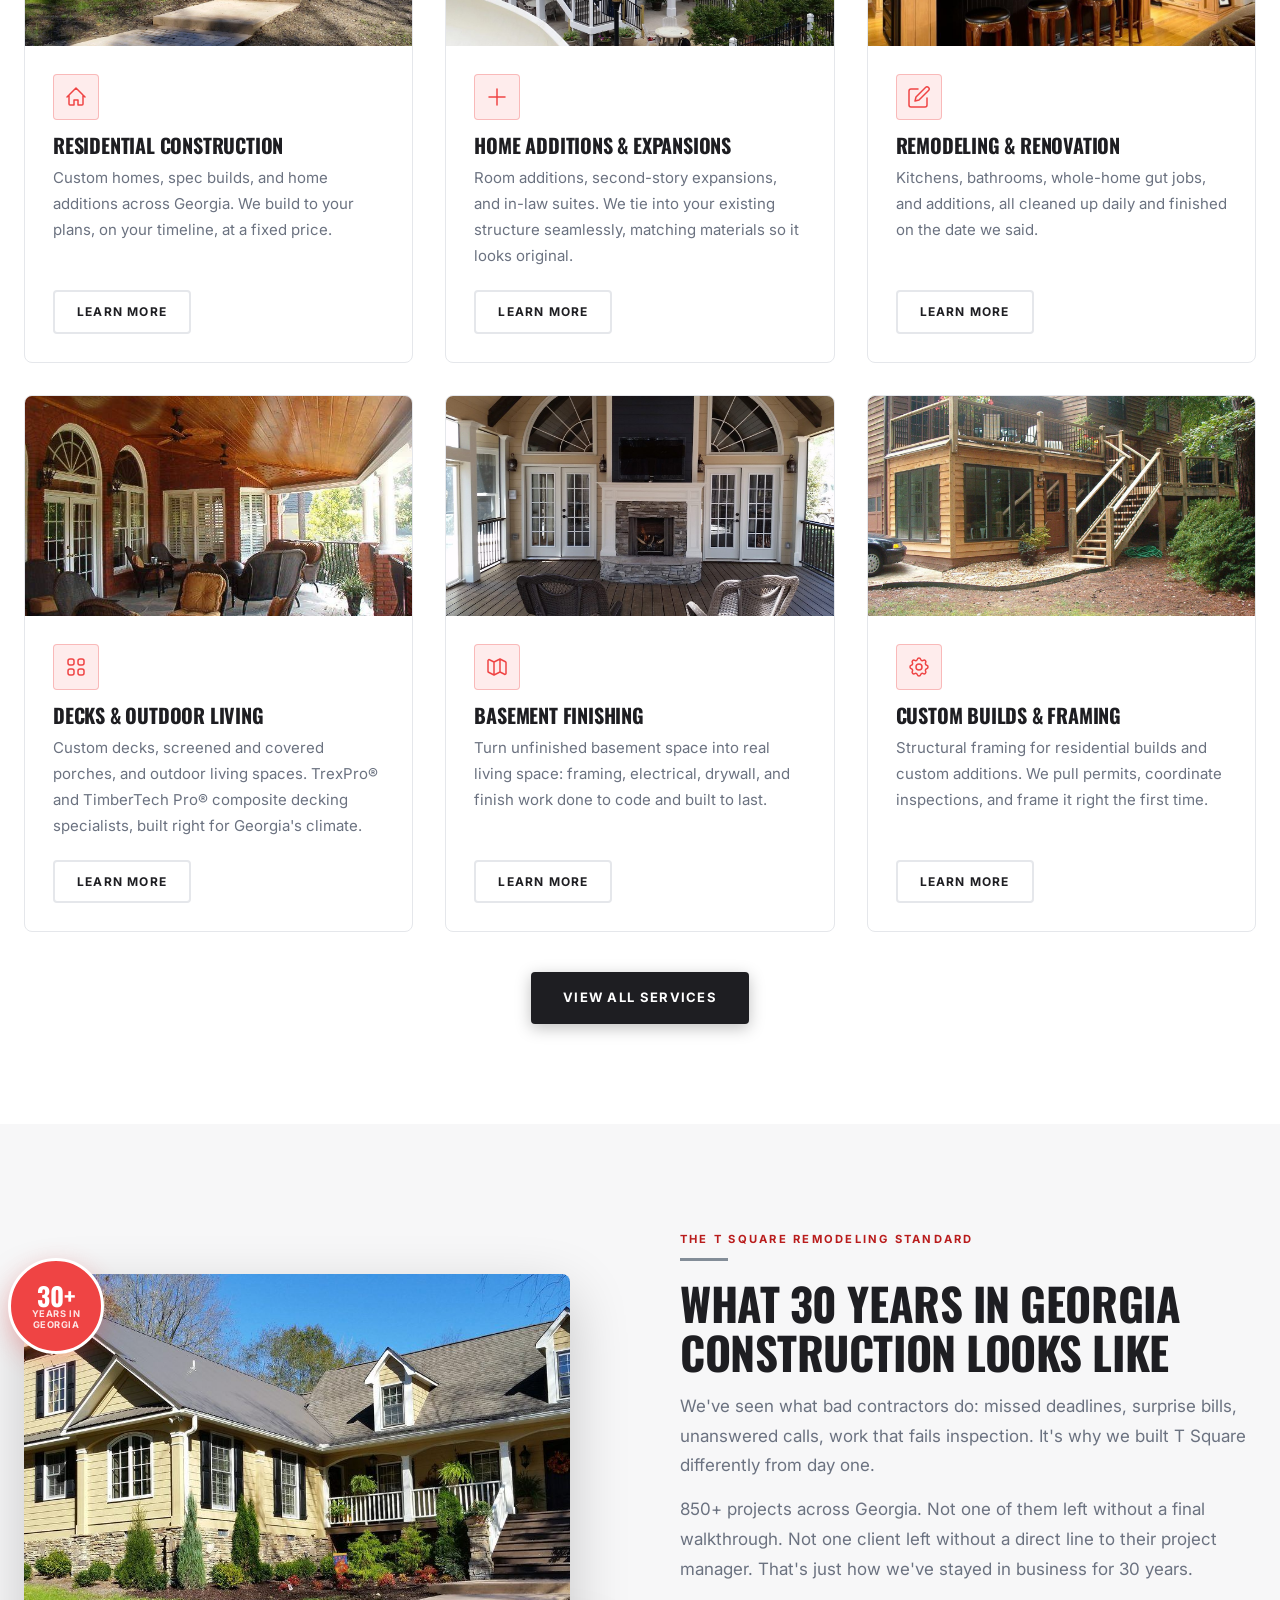
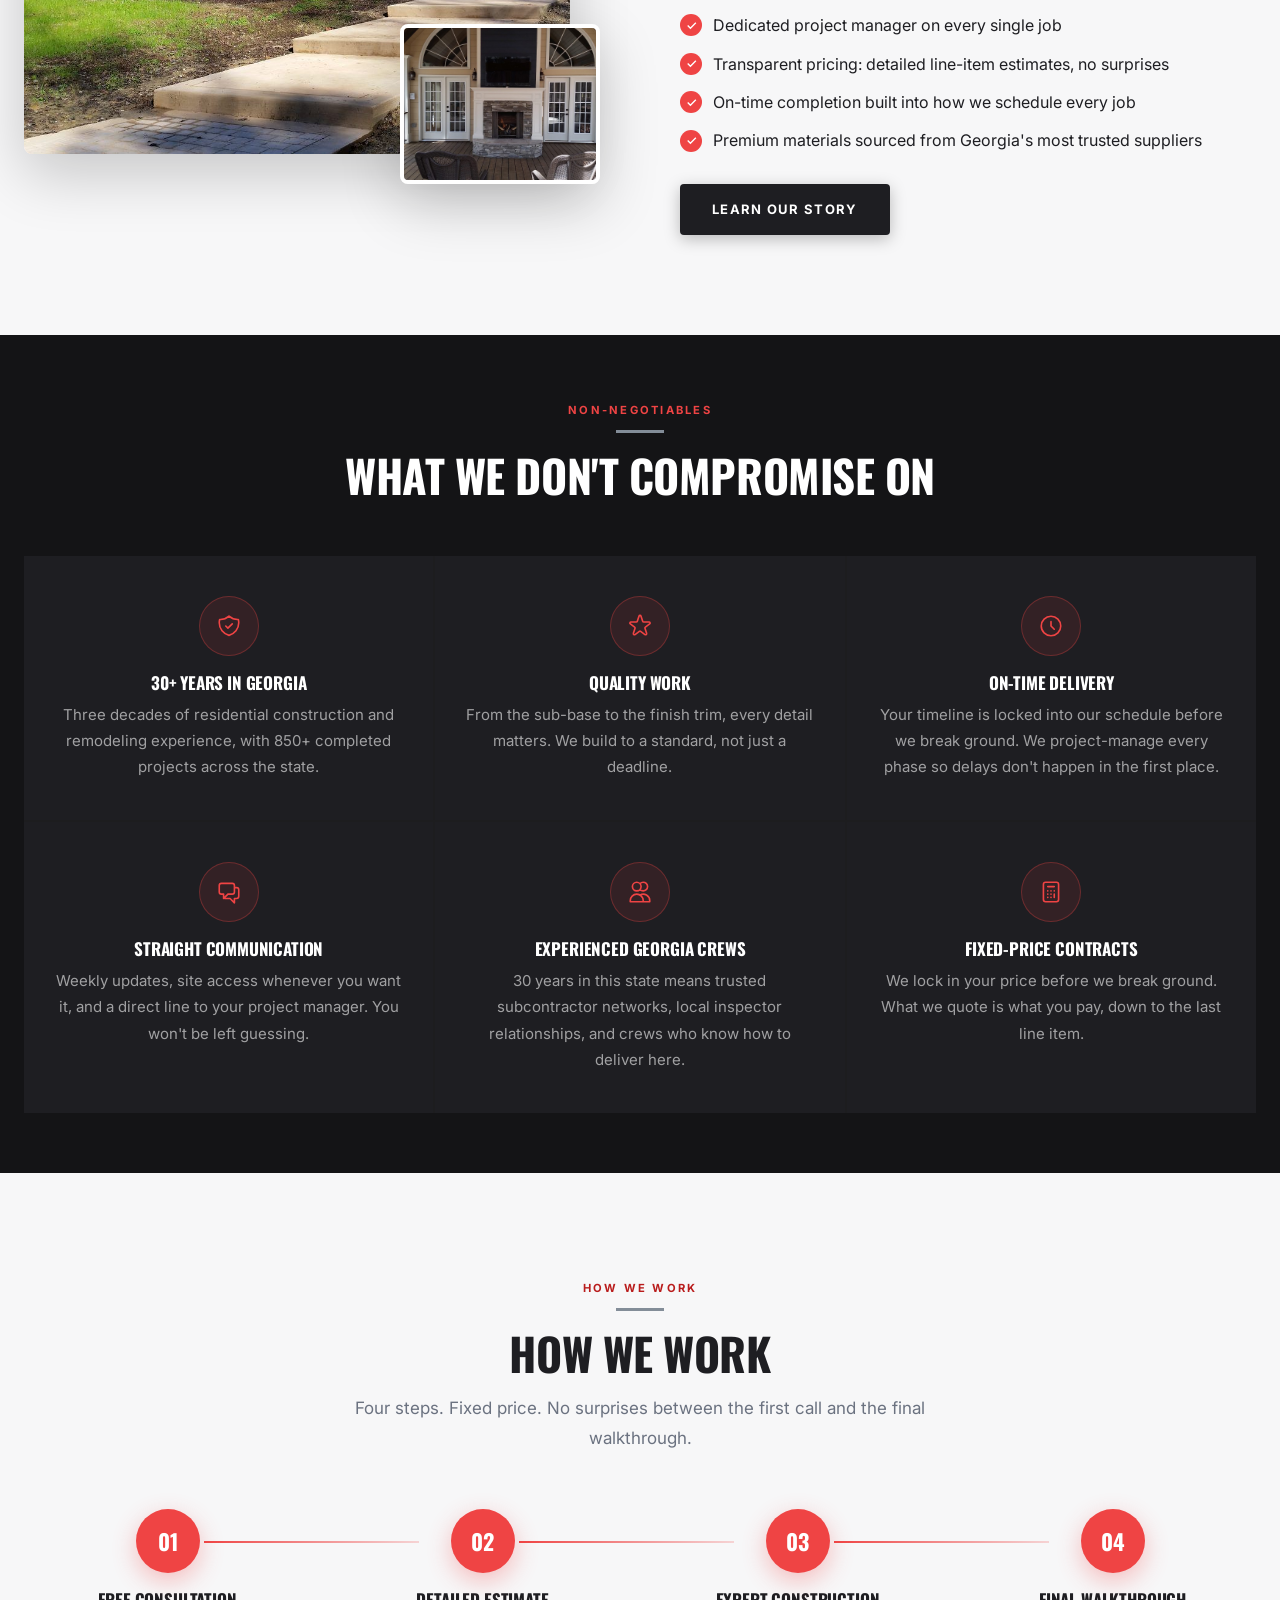
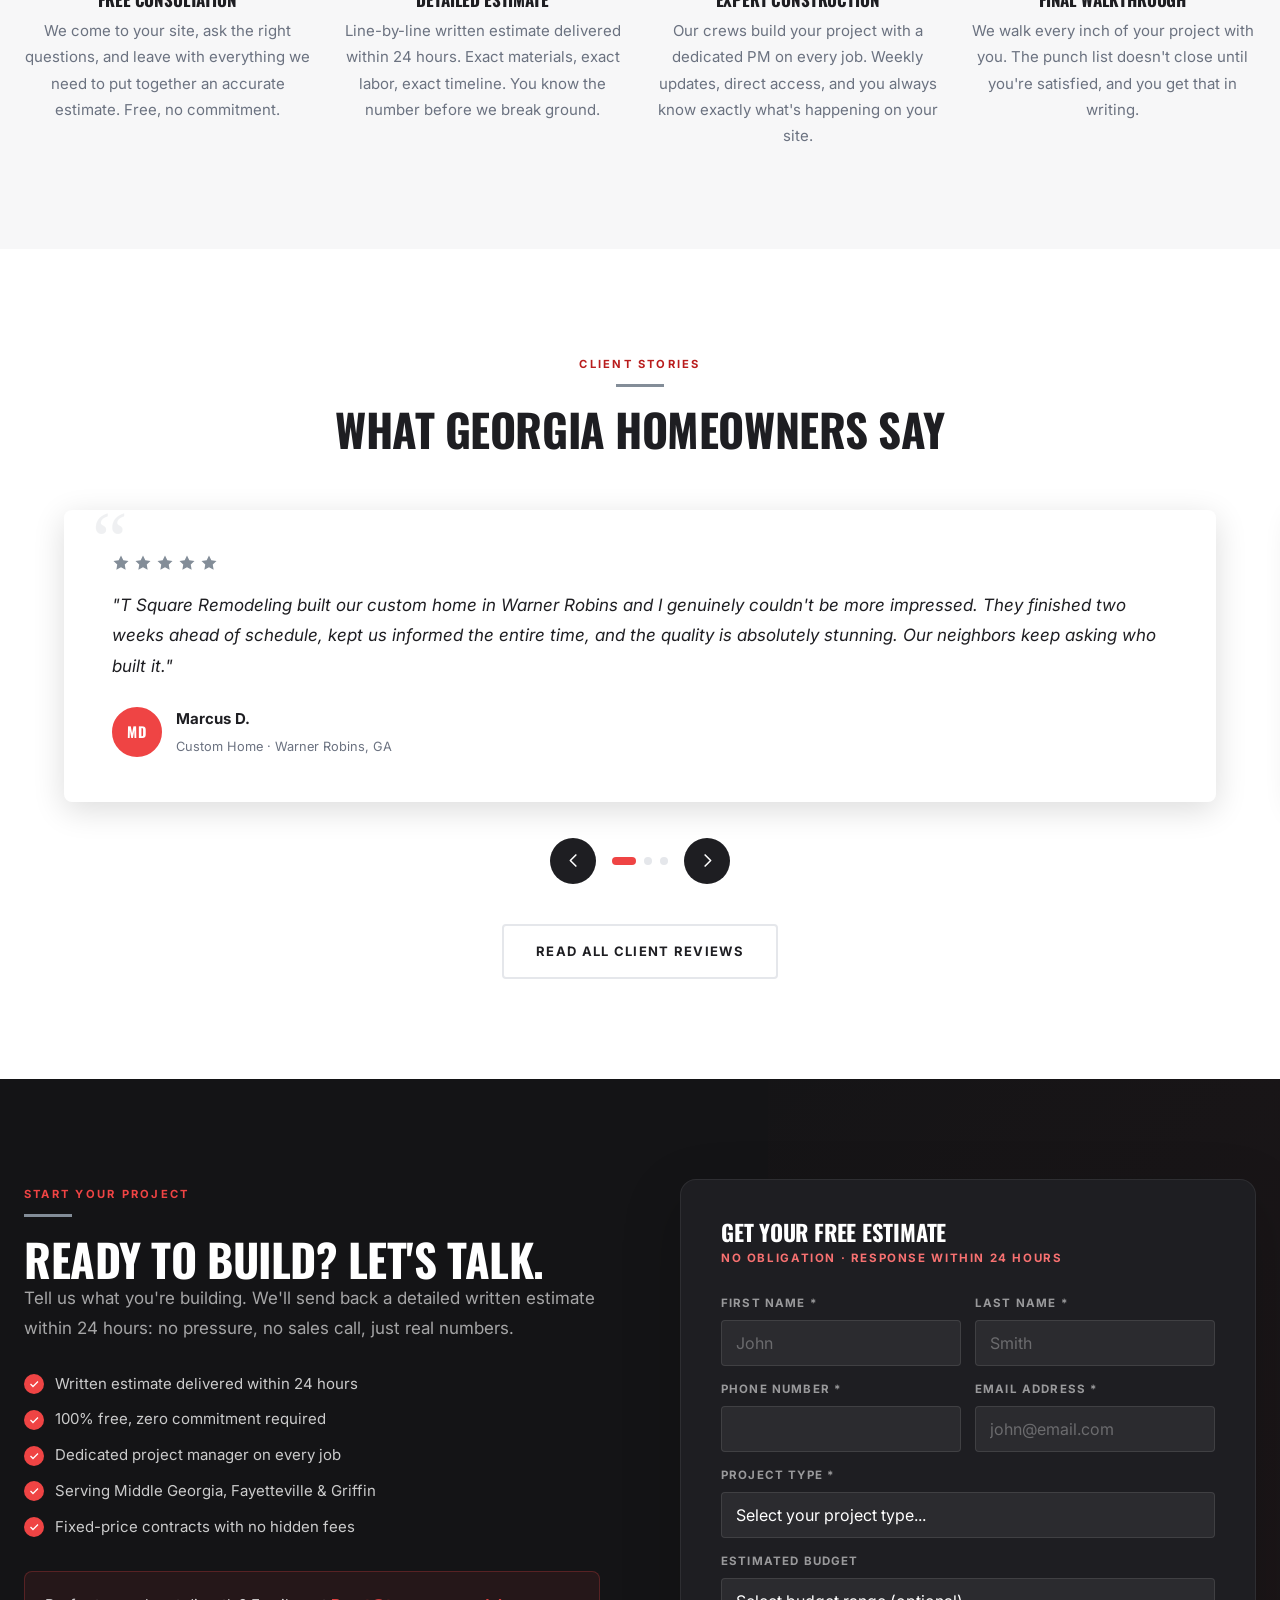
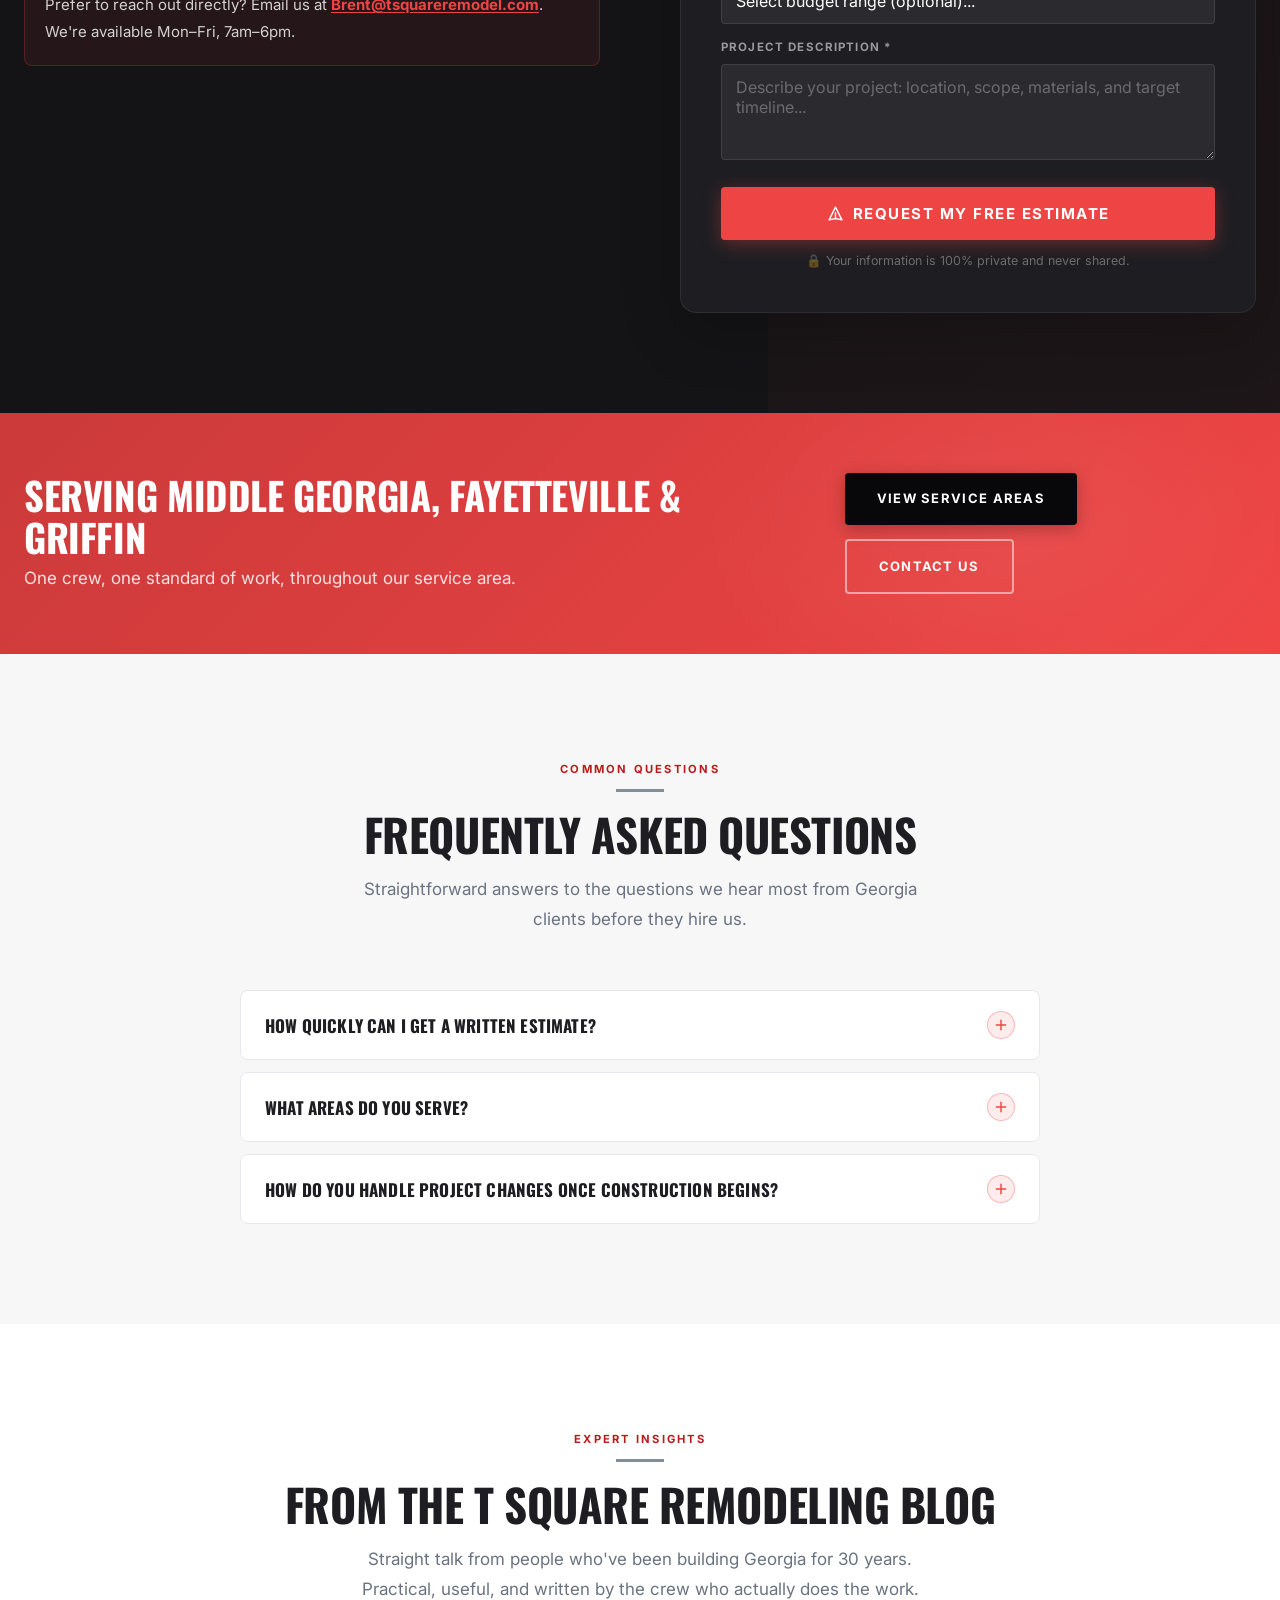
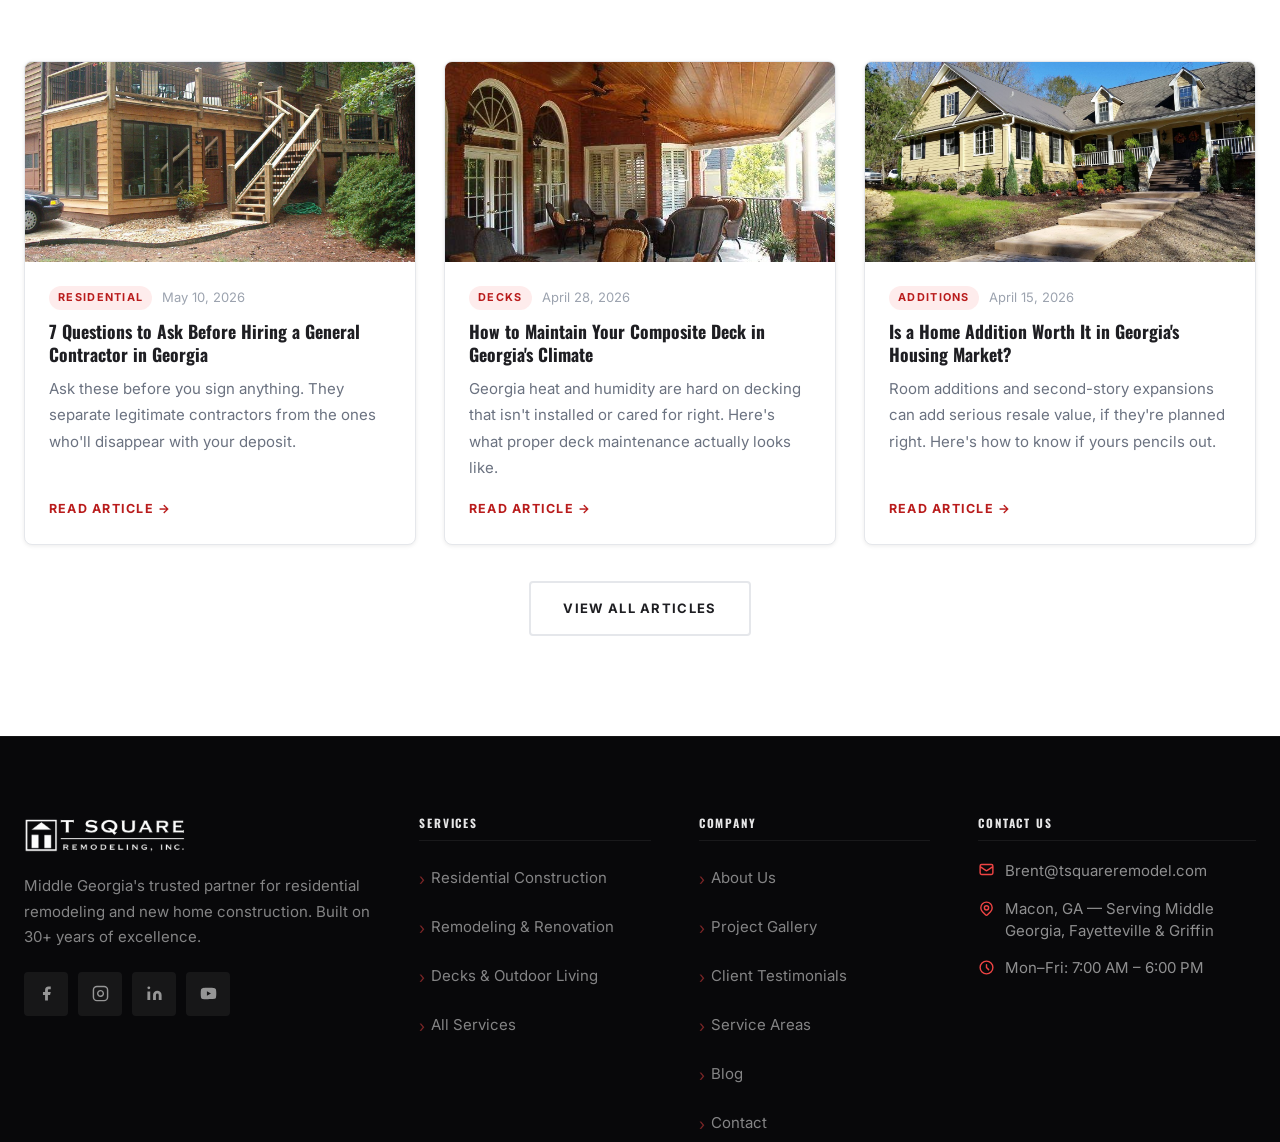
==== commit f6891621: "Add branded link-preview image sitewide Co-Authored-By: Claude Opus 5.5 <noreply@anthropic.com>" ====
--- a/index.html
+++ b/index.html
@@ -12,7 +12,11 @@
   <meta property="og:url" content="https://tsquareremodel.com/" />
   <meta property="og:description" content="Premium residential construction across Georgia. 30+ years. 850+ projects. Get your free estimate today." />
   <meta property="og:type" content="website" />
-  <meta property="og:image" content="https://tsquareremodel.com/images/deck-remodel-1.jpg" />
+  <meta property="og:image" content="https://tsquareremodel.com/images/og-share.jpg" />
+  <meta property="og:image:width" content="1200" />
+  <meta property="og:image:height" content="630" />
+  <meta property="og:image:alt" content="T Square Remodeling, Inc. Remodeling, decks and outdoor living in Middle Georgia, Fayetteville and Griffin. Since 1995." />
+  <meta name="twitter:image" content="https://tsquareremodel.com/images/og-share.jpg" />
   <meta name="twitter:card" content="summary_large_image" />
   <link rel="preconnect" href="https://fonts.googleapis.com" />
   <link rel="preconnect" href="https://fonts.gstatic.com" crossorigin />
